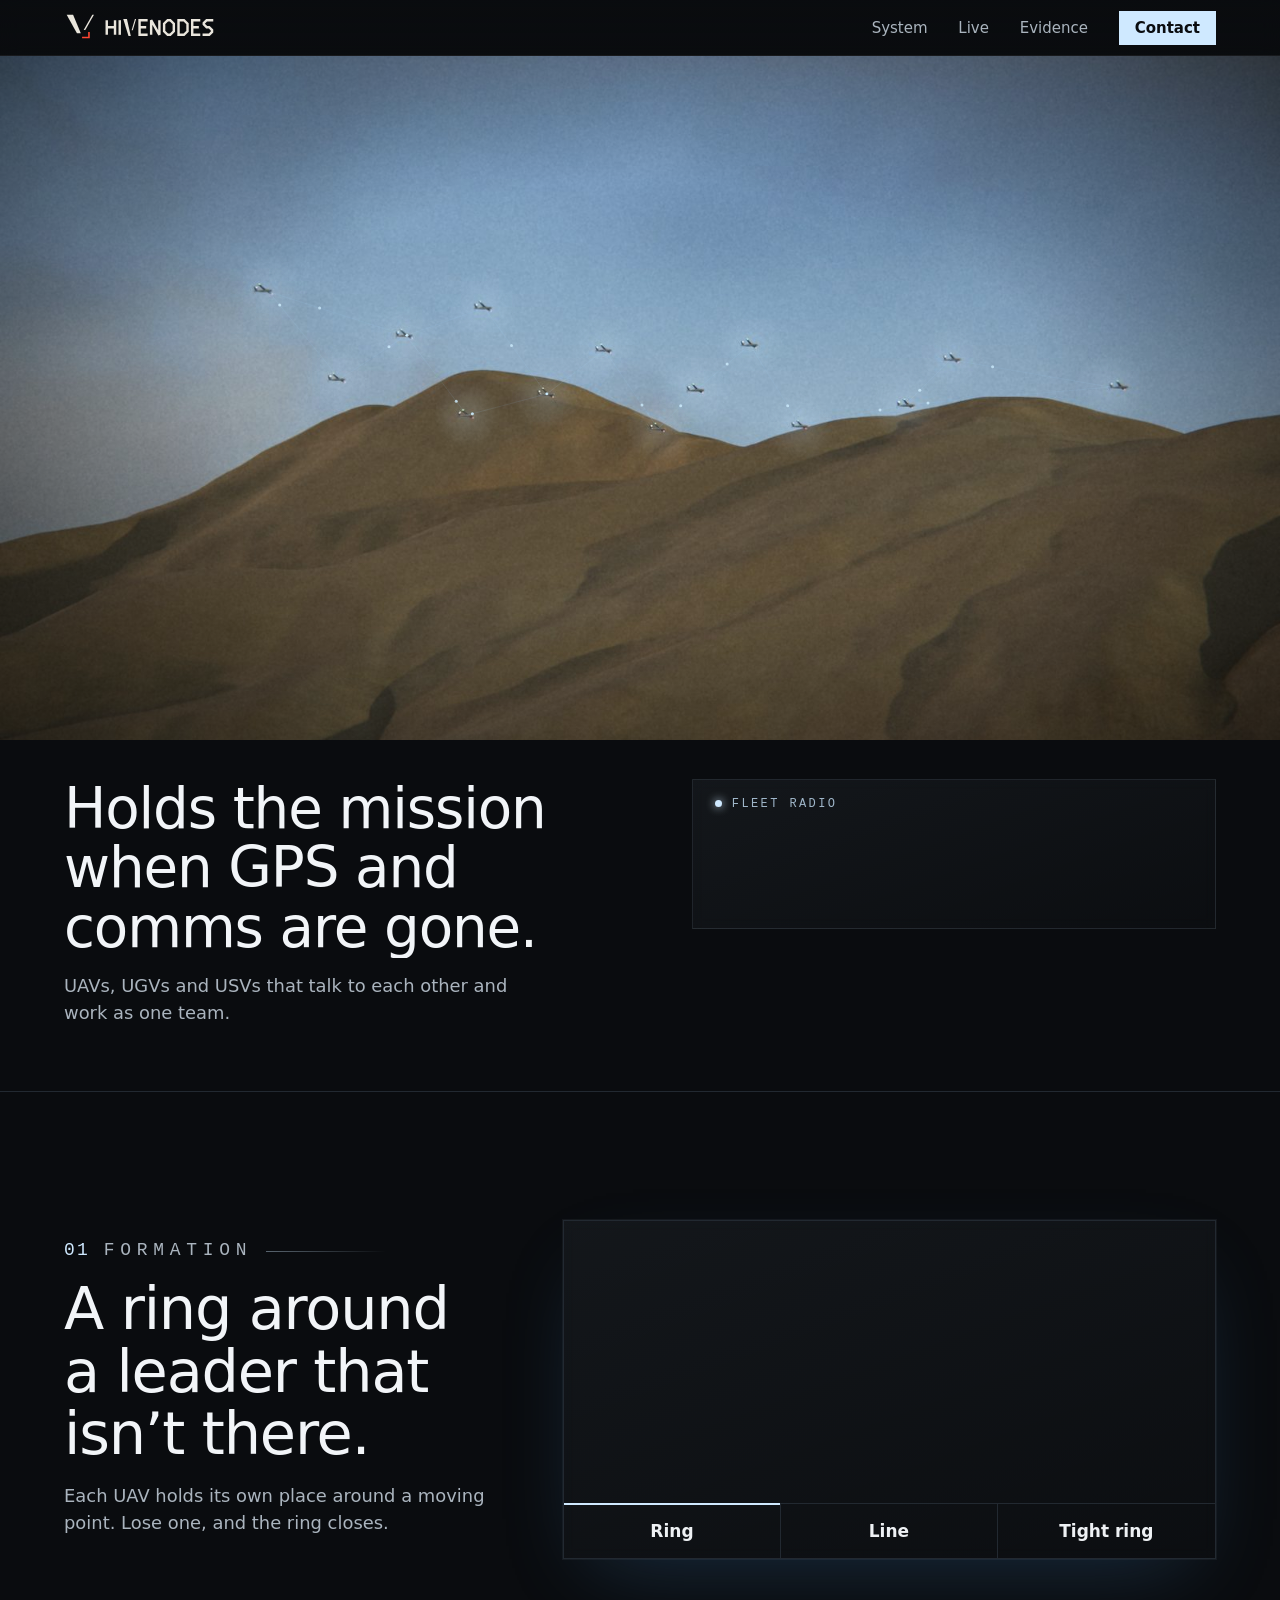
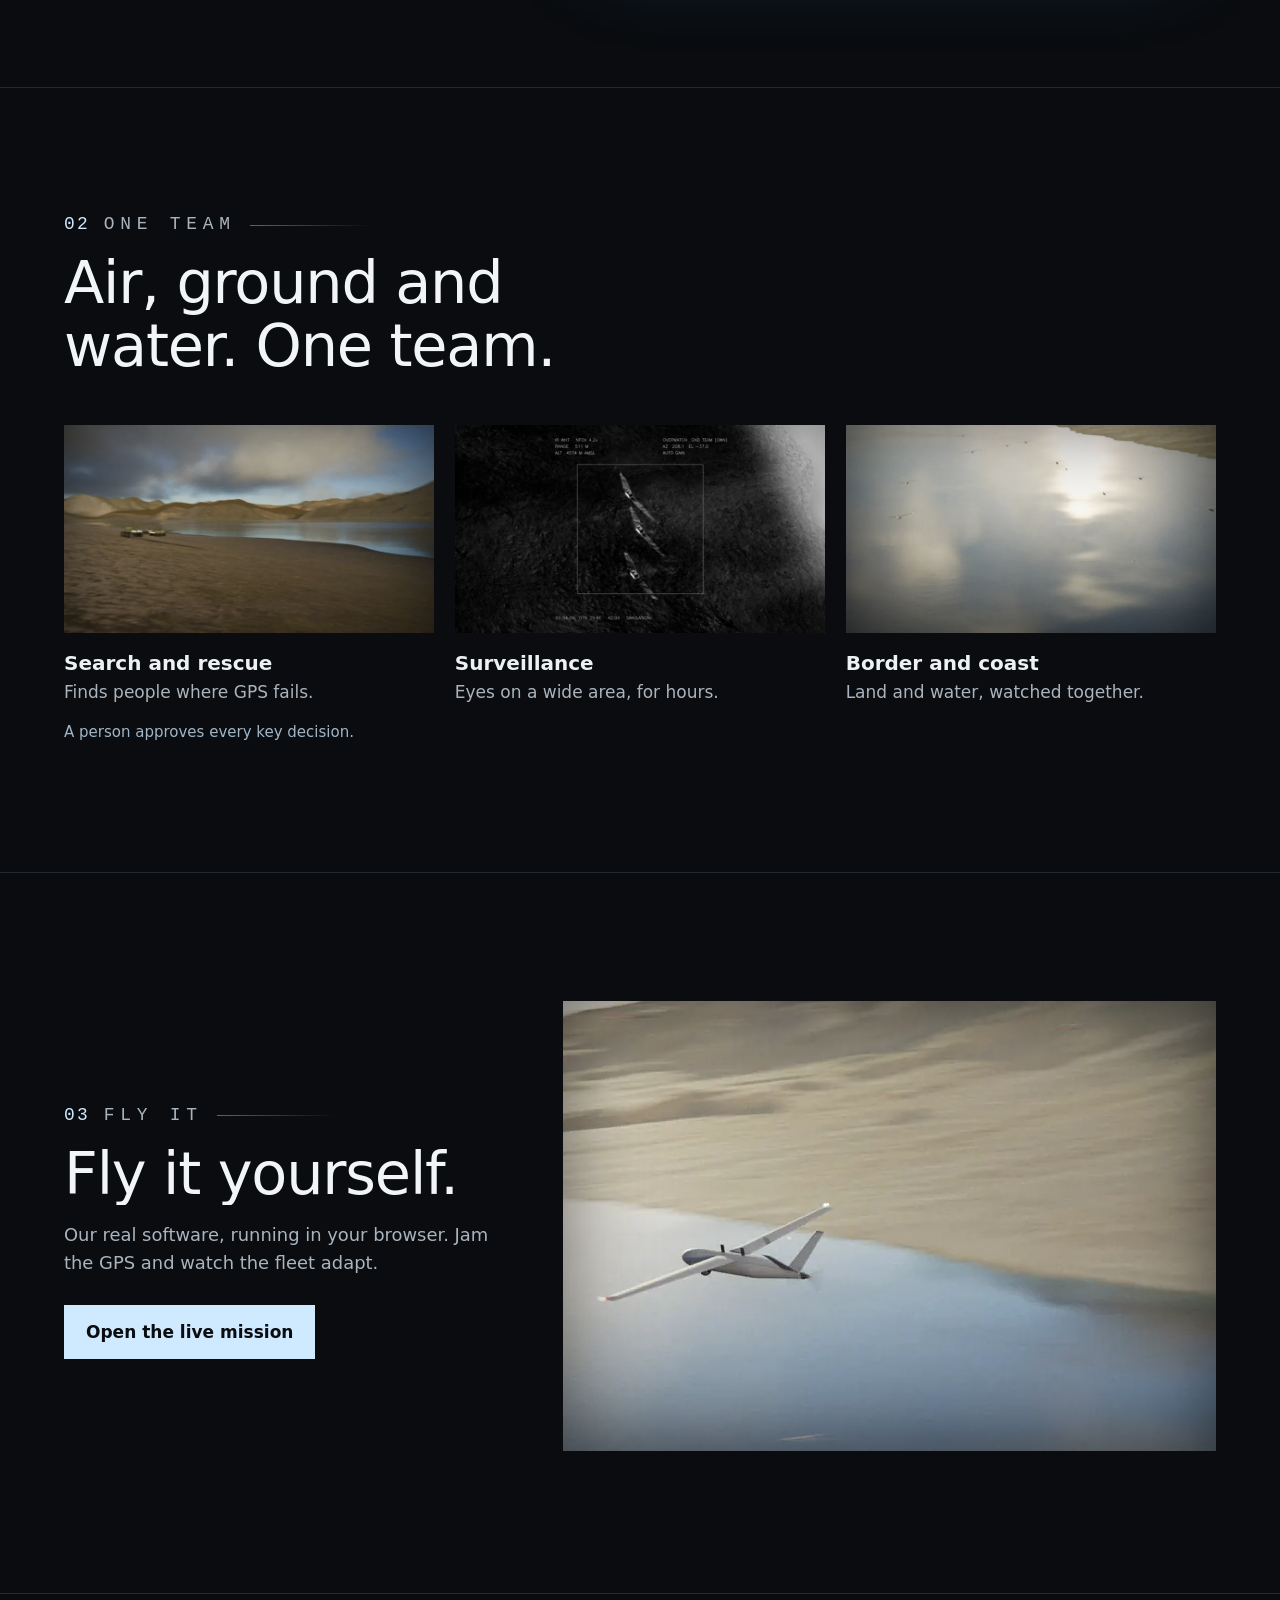
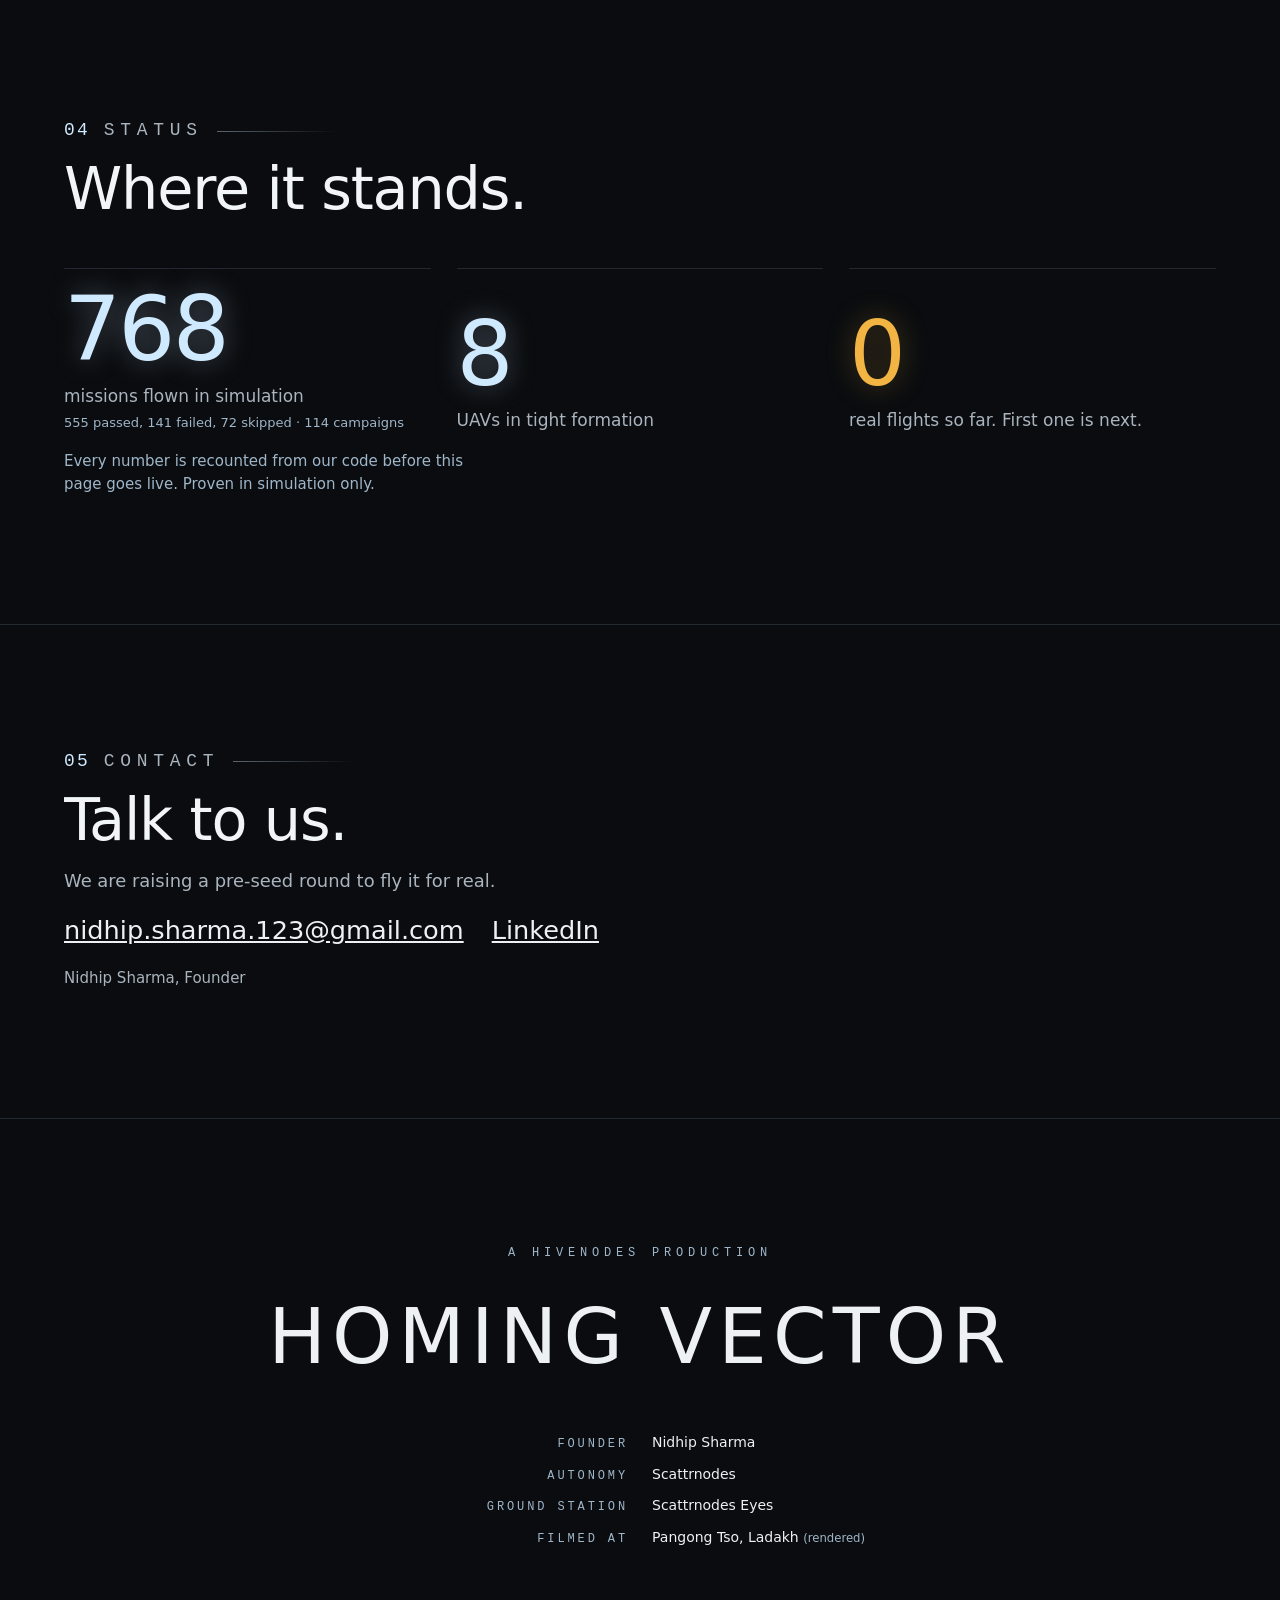
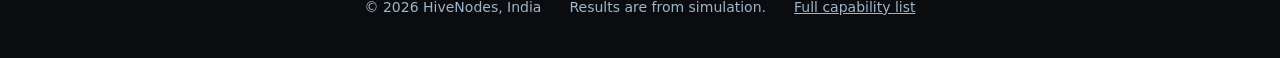
==== index.html @ 52941fc6 "Professional pass: no square markings anywhere (thin rings for speakers, red ring for the lost UAV)," ====
<!doctype html>
<html lang="en">
<head>
<meta charset="utf-8">
<meta name="viewport" content="width=device-width,initial-scale=1,viewport-fit=cover">
<!-- ZERO third-party requests: every byte is served from this origin. No CDN, no analytics, no cookies. -->
<meta http-equiv="Content-Security-Policy" content="default-src 'self'; script-src 'self' 'wasm-unsafe-eval'; style-src 'self'; img-src 'self' data:; media-src 'self'; font-src 'self'; connect-src 'self'; worker-src 'self'; object-src 'none'; base-uri 'none'; form-action 'none'; upgrade-insecure-requests">
<meta name="referrer" content="strict-origin-when-cross-origin">
<title>HiveNodes</title>
<meta name="description" content="HiveNodes builds Homing Vector: UAVs, UGVs and USVs that keep one mission when GPS and radio are jammed. Proven so far in simulation.">
<meta property="og:title" content="HiveNodes">
<meta property="og:description" content="Holds the mission when GPS and comms are gone. Homing Vector: one system of systems across air, ground and sea.">
<meta property="og:image" content="https://hivenodes.github.io/brand/og-image-1200x630.png">
<meta property="og:image:width" content="1200">
<meta property="og:image:height" content="630">
<meta property="og:image:alt" content="The HiveNodes mark above the line: Holds the mission when GPS and comms are gone.">
<meta property="og:url" content="https://hivenodes.github.io/">
<meta property="og:type" content="website">
<meta property="og:site_name" content="HiveNodes">
<meta property="og:locale" content="en_GB">
<meta name="twitter:card" content="summary_large_image">
<meta name="twitter:title" content="HiveNodes">
<meta name="twitter:description" content="Holds the mission when GPS and comms are gone. Homing Vector: one system of systems across air, ground and sea.">
<meta name="twitter:image" content="https://hivenodes.github.io/brand/og-image-1200x630.png">
<meta name="twitter:image:alt" content="The HiveNodes mark above the line: Holds the mission when GPS and comms are gone.">
<link rel="canonical" href="https://hivenodes.github.io/">
<meta name="theme-color" content="#0f1114">
<meta name="color-scheme" content="dark">
<link rel="icon" href="brand/favicon.svg" type="image/svg+xml">
<link rel="icon" href="brand/favicon-32.png" sizes="32x32" type="image/png">
<link rel="apple-touch-icon" sizes="180x180" href="brand/apple-touch-icon-180.png">
<link rel="preload" href="fonts/HostGrotesk-latin.woff2" as="font" type="font/woff2" crossorigin>
<link rel="preload" as="image" href="media/hero-poster.jpg">
<link rel="stylesheet" href="css/lean.css">
<script type="module" src="js/lean.js"></script>
</head>
<body>
<a class="skip" href="#main">Skip to content</a>
<header class="top" id="top">
  <a class="brand" href="#top" aria-label="HiveNodes, back to top"><img src="brand/logo-primary.svg" alt="" width="170" height="23"></a>
  <nav aria-label="Main"><ul>
    <li><a href="#system">System</a></li><li><a href="#live">Live</a></li><li><a href="#evidence">Evidence</a></li><li><a class="cta" href="#contact">Contact</a></li>
  </ul></nav>
</header>

<main id="main">
<section class="hero" aria-labelledby="h1">
  <figure class="film" id="film">
    <video id="filmv" muted loop playsinline preload="none" poster="media/hero-poster.jpg" aria-hidden="true" tabindex="-1">
      <source src="media/hero-film-av1.mp4" type='video/mp4; codecs="av01.0.08M.10"'>
      <source src="media/hero-film.webm" type="video/webm">
      <source src="media/hero-film.mp4" type="video/mp4">
    </video>
    <canvas id="film-cv" role="img" aria-label="Film of a simulated mission over Pangong Tso, Ladakh: UAVs, UGVs and USVs pass messages to each other along glowing links while GPS is jammed and one UAV is lost."></canvas>
  </figure>
  <div class="hero-bar">
    <div class="hl">
      <h1 id="h1">Holds the mission when GPS and comms are gone.</h1>
      <p>UAVs, UGVs and USVs that talk to each other and work as one team.</p>
    </div>
    <div class="radio" aria-label="What the fleet is saying">
      <p class="lab"><i></i>Fleet radio</p>
      <ol id="comms" aria-live="off"></ol>
    </div>
  </div>
</section>

<section class="sec" id="ring" aria-labelledby="rg">
  <div class="w split">
    <div>
      <p class="act rv"><span>01</span>Formation</p>
      <h2 class="rv" id="rg">A ring around a leader that isn’t there.</h2>
      <p>Each UAV holds its own place around a moving point. Lose one, and the ring closes.</p>
    </div>
    <div class="fx" id="fx">
      <canvas class="fx-cv" width="1200" height="520" role="img" aria-label="Animation, top view: five UAVs hold a ring around a ghost leader, a moving point no UAV owns. Move the pointer to steer it."></canvas>
      <div class="fx-pick" aria-label="Formation shape">
        <button type="button" data-shape="ring" aria-pressed="true"><b>Ring</b></button>
        <button type="button" data-shape="line" aria-pressed="false"><b>Line</b></button>
        <button type="button" data-shape="tight" aria-pressed="false"><b>Tight ring</b></button>
      </div>
    </div>
  </div>
</section>

<section class="sec" id="system" aria-labelledby="sy">
  <div class="w">
    <p class="act rv"><span>02</span>One team</p>
      <h2 class="rv" id="sy">Air, ground and water. One team.</h2>
    <ul class="uses rv">
      <li><div class="ph"><img src="media/cine/c0325_800.webp" srcset="media/cine/c0325_800.webp 800w, media/cine/c0325_1600.webp 1600w" sizes="(max-width:800px) 100vw, 33vw" alt="Three UGVs drive along a pale lake shore under a high-altitude sky." width="800" height="450" loading="lazy"></div><b>Search and rescue</b><span>Finds people where GPS fails.</span></li>
      <li><div class="ph"><img src="media/cine/c1009_800.webp" srcset="media/cine/c1009_800.webp 800w, media/cine/c1009_1600.webp 1600w" sizes="(max-width:800px) 100vw, 33vw" alt="Thermal view from a UAV: three UGVs seen from above on dark ground." width="800" height="450" loading="lazy"></div><b>Surveillance</b><span>Eyes on a wide area, for hours.</span></li>
      <li><div class="ph"><img src="media/cine/c0217_800.webp" srcset="media/cine/c0217_800.webp 800w, media/cine/c0217_1600.webp 1600w" sizes="(max-width:800px) 100vw, 33vw" alt="UAVs fly low in formation over a dark mountain lake." width="800" height="450" loading="lazy"></div><b>Border and coast</b><span>Land and water, watched together.</span></li>
    </ul>
    <p class="note">A person approves every key decision.</p>
  </div>
</section>

<section class="sec" id="live" aria-labelledby="lv">
  <div class="w live split">
    <div>
      <p class="act rv"><span>03</span>Fly it</p>
      <h2 class="rv" id="lv">Fly it yourself.</h2>
      <p>Our real software, running in your browser. Jam the GPS and watch the fleet adapt.</p>
      <a class="btn" href="simulation/">Open the live mission</a>
    </div>
    <a class="ph kb" href="simulation/" tabindex="-1" aria-hidden="true"><img src="media/cine/c0812_800.webp" srcset="media/cine/c0812_800.webp 800w, media/cine/c0812_1600.webp 1600w" sizes="(max-width:900px) 100vw, 55vw" alt="" width="800" height="450" loading="lazy"></a>
  </div>
</section>

<section class="sec" id="evidence" aria-labelledby="ev">
  <div class="w">
    <p class="act rv"><span>04</span>Status</p>
      <h2 class="rv" id="ev">Where it stands.</h2>
    <dl class="nums rv">
      <div><dt>missions flown in simulation <small>555 passed, 141 failed, 72 skipped · 114 campaigns</small></dt><dd data-figure="missions">768</dd></div>
      <div><dt>UAVs in tight formation</dt><dd data-figure="formation_fleet_max">8</dd></div>
      <div id="status"><dt>real flights so far. First one is next.</dt><dd class="zero" data-figure="real_flights">0</dd></div>
    </dl>
    <p class="note">Every number is recounted from our code before this page goes live. Proven in simulation only.</p>
  </div>
</section>

<section class="sec" id="contact" aria-labelledby="ct">
  <div class="w contact">
    <p class="act rv"><span>05</span>Contact</p>
      <h2 class="rv" id="ct">Talk to us.</h2>
    <p>We are raising a pre-seed round to fly it for real.</p>
    <p class="reach"><a class="mail" id="mail" href="#contact">nidhip.sharma.123 [at] gmail.com</a><a href="https://www.linkedin.com/in/nidhip-sharma/" rel="noopener">LinkedIn</a></p>
    <p class="who">Nidhip Sharma, Founder</p>
  </div>
</section>
</main>

<footer class="foot credits">
  <p class="pres">A HiveNodes production</p>
  <p class="title">Homing Vector</p>
  <dl><div><dt>Founder</dt><dd>Nidhip Sharma</dd></div><div><dt>Autonomy</dt><dd>Scattrnodes</dd></div><div><dt>Ground station</dt><dd>Scattrnodes Eyes</dd></div><div><dt>Filmed at</dt><dd>Pangong Tso, Ladakh <small>(rendered)</small></dd></div></dl>
  <p class="fine"><span>&copy; 2026 HiveNodes, India</span><span>Results are from simulation.</span><a href="capabilities/">Full capability list</a></p>
</footer>
</body>
</html>
---- css/lean.css ----
/* HiveNodes homepage, lean edition (2026-10-07). Few words, big pictures, easy scrolling.
 * Accent cyan-white #cfe9ff; amber #f2b544 = a person is asked to decide, or a warning; red #ff5a4a = a vehicle lost.
 * Words never sit on a picture: the film's dialogue is in the strip under it. */
@font-face{font-family:"Host Grotesk";src:url(../fonts/HostGrotesk-latin.woff2) format("woff2");font-weight:300 800;font-display:swap}
@font-face{font-family:"IBM Plex Mono";src:url(../fonts/IBMPlexMono-400-latin.woff2) format("woff2");font-weight:400;font-display:swap}
@font-face{font-family:"IBM Plex Mono";src:url(../fonts/IBMPlexMono-500-latin.woff2) format("woff2");font-weight:500;font-display:swap}
:root{--bg:#0a0c0f;--bg2:#12161b;--fg:#eef1f4;--g1:#aab4be;--tan:#9fb6c9;--line:#222931;--acc:#cfe9ff;--amber:#f2b544;--red:#ff5a4a;
  --sans:"Host Grotesk",ui-sans-serif,system-ui,-apple-system,"Segoe UI",Roboto,Arial,sans-serif;--mono:"IBM Plex Mono",ui-monospace,Menlo,Consolas,monospace;
  --gut:clamp(16px,5vw,72px)}
*{box-sizing:border-box;margin:0;padding:0}
html{background:var(--bg);scroll-behavior:smooth;-webkit-text-size-adjust:100%;text-size-adjust:100%}
@media (prefers-reduced-motion:reduce){html{scroll-behavior:auto}}
body{background:var(--bg);color:var(--fg);font:400 17px/1.55 var(--sans);overflow-x:clip;-webkit-font-smoothing:antialiased}
a{color:inherit}button{font:inherit;color:inherit;cursor:pointer}img,canvas,video{display:block;max-width:100%}
:focus-visible{outline:2px solid var(--acc);outline-offset:3px}
.skip{position:absolute;left:-9999px;top:0}.skip:focus{left:0;z-index:100;padding:12px var(--gut);background:var(--fg);color:var(--bg)}
.w{max-width:1320px;margin:0 auto;padding:0 var(--gut)}
h1,h2{font-weight:400;letter-spacing:-.02em;line-height:1.06}
h2{font-size:clamp(32px,4.6vw,64px);max-width:16ch}
.sec{padding:clamp(72px,10vw,140px) 0;border-top:1px solid var(--line)}
.sec p{color:var(--g1);font-size:clamp(17px,1.4vw,21px);max-width:44ch;margin-top:16px}
.lab{font:500 12px/1 var(--mono);letter-spacing:.2em;text-transform:uppercase;color:var(--tan)}

/* header */
.top{position:relative;z-index:20;display:flex;align-items:center;justify-content:space-between;gap:16px;padding:14px var(--gut);
  background:linear-gradient(rgba(10,12,15,.92),rgba(10,12,15,.72));backdrop-filter:blur(10px);-webkit-backdrop-filter:blur(10px);border-bottom:1px solid rgba(255,255,255,.06)}
.brand img{width:150px;height:auto}
.top ul{display:flex;gap:clamp(12px,2.4vw,32px);list-style:none;align-items:center}
.top a{text-decoration:none;font-size:15px;color:var(--g1)}.top a:hover{color:var(--fg)}
.top .cta{color:var(--bg);background:var(--acc);padding:8px 16px;font-weight:600}
@media (max-width:640px){.top li:not(:last-child){display:none}.brand img{width:124px}}

/* hero: the film and its radio */
.hero{padding-top:0}
.film{position:relative;height:min(76svh,56.25vw + 80px);min-height:340px;background:#000 url(../media/hero-poster.jpg) center/cover;overflow:hidden}
.film video{position:absolute;inset:0;width:100%;height:100%;object-fit:cover}
.film canvas{position:absolute;inset:0;width:100%;height:100%;background:radial-gradient(ellipse at center,transparent 45%,rgba(0,0,0,.45) 100%)}
.hero-bar{display:grid;grid-template-columns:1.1fr 1fr;gap:clamp(24px,4vw,64px);align-items:start;padding:clamp(24px,3vw,40px) var(--gut) clamp(40px,5vw,64px);max-width:1440px;margin:0 auto}
h1{font-size:clamp(34px,4.4vw,64px);max-width:18ch}
.hl p{color:var(--g1);font-size:clamp(17px,1.4vw,20px);margin-top:14px;max-width:40ch}
.radio{border-left:1px solid var(--line);padding-left:clamp(16px,2vw,28px);min-height:150px}
.radio .lab{display:flex;align-items:center;gap:10px}
.radio .lab i{width:7px;height:7px;border-radius:50%;background:var(--acc);box-shadow:0 0 10px var(--acc);animation:blink 1.6s infinite}
@keyframes blink{50%{opacity:.25}}
#comms{list-style:none;margin-top:14px;display:grid;gap:10px;font:400 15px/1.4 var(--mono)}
#comms li{display:grid;gap:2px;opacity:.5;transition:opacity .4s}
#comms li:last-child{opacity:1}
#comms b{font-weight:500;font-size:12px;letter-spacing:.12em;color:var(--acc)}
#comms li.amber b,#comms li.amber span{color:var(--amber)}#comms li.red b{color:var(--red)}
@media (max-width:860px){.hero-bar{grid-template-columns:1fr}.radio{border-left:0;border-top:1px solid var(--line);padding:16px 0 0}.film{height:62svh}}
@media (prefers-reduced-motion:reduce){.radio .lab i{animation:none}}

/* ring */
.split{display:grid;grid-template-columns:.8fr 1.2fr;gap:clamp(24px,5vw,72px);align-items:center}
@media (max-width:900px){.split{grid-template-columns:1fr}}
.fx{border:1px solid var(--line);background:radial-gradient(ellipse at 50% 45%,#141920 0%,#0a0c0f 70%)}
.fx-cv{width:100%;height:auto;aspect-ratio:1200/520}
.fx-pick{display:grid;grid-template-columns:repeat(3,1fr);border-top:1px solid var(--line)}
.fx-pick button{background:transparent;border:0;border-right:1px solid var(--line);padding:14px;position:relative}
.fx-pick button:last-child{border-right:0}.fx-pick b{font-weight:600}
.fx-pick button::before{content:"";position:absolute;left:0;right:0;top:-1px;height:2px;background:var(--acc);transform:scaleX(0);transition:transform .5s}
.fx-pick button[aria-pressed="true"]::before{transform:scaleX(1)}

/* uses */
.uses{list-style:none;display:grid;grid-template-columns:repeat(3,1fr);gap:clamp(12px,1.6vw,24px);margin-top:clamp(28px,4vw,48px)}
.uses img{width:100%;height:auto;aspect-ratio:16/9;object-fit:cover;margin-bottom:14px}
.uses b{display:block;font-size:20px;font-weight:600}.uses span{color:var(--g1)}
@media (max-width:800px){.uses{grid-template-columns:1fr}}
.note{font-size:15px!important;color:var(--tan)!important}

/* live */
.live .btn{display:inline-block;margin-top:28px;background:var(--acc);color:var(--bg);text-decoration:none;font-weight:600;padding:14px 22px}
.live .btn:hover{background:#fff}

/* evidence */
.nums{display:grid;grid-template-columns:repeat(3,1fr);gap:clamp(12px,2vw,32px);margin:clamp(28px,4vw,48px) 0 8px}
.nums div{display:flex;flex-direction:column-reverse;border-top:1px solid var(--line);padding-top:16px}
.nums dd{font-size:clamp(48px,7vw,96px);line-height:1;letter-spacing:-.03em;color:var(--acc)}
.nums dd.zero{color:var(--amber)}
.nums dt{color:var(--g1);margin-top:8px}
@media (max-width:700px){.nums{grid-template-columns:1fr}}

/* contact */
.reach{display:flex;flex-wrap:wrap;gap:12px 28px;font-size:clamp(18px,2vw,26px)!important;color:var(--fg)!important}
.mail{overflow-wrap:anywhere}
.who{font-size:15px!important}
.foot{display:flex;flex-wrap:wrap;gap:8px 28px;padding:28px var(--gut);border-top:1px solid var(--line);font-size:14px;color:var(--tan)}
.vh{position:absolute;width:1px;height:1px;overflow:hidden;clip:rect(0 0 0 0);white-space:nowrap}
.nums dt small{display:block;font-size:13px;color:var(--tan);margin-top:4px}

/* ---- cinematic layer (2026-10-07) ---- */
/* opening: the film opens from black like a title card, letterbox bars pulling away */
.film::before,.film::after{content:"";position:absolute;left:0;right:0;height:50%;background:#000;z-index:2;pointer-events:none;animation:lb 1.9s cubic-bezier(.7,0,.2,1) .25s both}
.film::before{top:0}.film::after{bottom:0}
@keyframes lb{0%{height:12%}100%{height:0}}
.hl h1{animation:rise 1.2s cubic-bezier(.16,.84,.24,1) .9s both}
.hl p{animation:rise 1.2s cubic-bezier(.16,.84,.24,1) 1.1s both}
.radio{animation:rise 1.2s cubic-bezier(.16,.84,.24,1) 1.3s both}
@keyframes rise{from{opacity:0;transform:translateY(18px);filter:blur(6px)}}
/* scroll reveals, driven by the scroll position itself (no script); browsers without it show everything at once */
@supports (animation-timeline:view()){
  .rv{animation:rv linear both;animation-timeline:view();animation-range:entry 0% entry 70%}
  @keyframes rv{from{opacity:0;transform:translateY(28px);filter:blur(6px)}}
}
/* pictures: slow push on hover, a light sweep like glass catching the sun */
.ph{display:block;position:relative;overflow:hidden;margin-bottom:14px;background:#000}
.ph img{margin:0;transition:transform 1.4s cubic-bezier(.16,.84,.24,1),filter 1.4s}
.ph::after{content:"";position:absolute;inset:0;background:linear-gradient(105deg,transparent 35%,rgba(207,233,255,.16) 50%,transparent 65%);transform:translateX(-120%);transition:transform 1.1s cubic-bezier(.16,.84,.24,1)}
.uses li:hover .ph img,.ph:hover img{transform:scale(1.06);filter:saturate(1.1) contrast(1.05)}
.uses li:hover .ph::after,.ph:hover::after{transform:translateX(120%)}
.ph::before{content:"";position:absolute;inset:0;z-index:1;pointer-events:none;box-shadow:inset 0 0 80px rgba(0,0,0,.55)}
/* Ken Burns on the live picture */
.kb img{width:100%;aspect-ratio:16/9;object-fit:cover;animation:kb 18s ease-in-out infinite alternate}
@keyframes kb{to{transform:scale(1.12) translate(-2%,-1%)}}
.live.split{grid-template-columns:.8fr 1.2fr}
/* numbers glow like instrument readouts */
.nums dd{text-shadow:0 0 28px rgba(207,233,255,.35)}
.nums dd.zero{text-shadow:0 0 28px rgba(242,181,68,.35)}
/* section headings: a thin light line draws in above each */
.sec h2{position:relative;padding-top:22px}
.sec h2::before{content:"";position:absolute;top:0;left:0;width:56px;height:1px;background:linear-gradient(90deg,var(--acc),transparent)}
.fx{box-shadow:0 0 0 1px rgba(207,233,255,.05),0 30px 80px -30px rgba(80,160,230,.25)}
@media (prefers-reduced-motion:reduce){.film::before,.film::after{display:none}.hl h1,.hl p,.radio,.rv,.kb img{animation:none}.ph img,.ph::after{transition:none}}

/* ---- title sequence ---- */
#intro{position:fixed;inset:0;z-index:100;background:#000;display:grid;place-items:center;transition:opacity .8s ease,filter .8s ease;cursor:pointer}
#intro .iv{position:absolute;inset:0;overflow:hidden}
#intro .iv canvas{width:100%;height:100%;filter:saturate(.6) contrast(1.15) brightness(.9)}
#intro .iv::after{content:"";position:absolute;inset:0;background:radial-gradient(ellipse at center,rgba(40,110,170,.35),rgba(0,0,0,.85) 75%);mix-blend-mode:multiply}
#intro .im{position:relative;opacity:0;transform:scale(1.4);filter:blur(12px);transition:all 1.1s cubic-bezier(.16,.84,.24,1)}
#intro .im img{width:min(70vw,720px);height:auto;filter:drop-shadow(0 0 30px rgba(207,233,255,.55))}
#intro.mark .iv{animation:flash .9s ease forwards}
#intro.mark .im{opacity:1;transform:scale(1);filter:blur(0)}
@keyframes flash{0%{filter:brightness(3)}100%{filter:brightness(.15)}}
#intro.out{opacity:0;filter:blur(8px);pointer-events:none}
html.intro-on{overflow:hidden}
/* ---- holographic panels ---- */
.ph,.fx{transition:transform .5s cubic-bezier(.16,.84,.24,1);transform-style:preserve-3d;will-change:transform}
.ph{--gx:50%;--gy:50%}
.ph:hover::before{background:radial-gradient(circle at var(--gx) var(--gy),rgba(207,233,255,.14),transparent 45%)}

/* ---- alien layer ---- */
#field{position:fixed;inset:0;width:100vw;height:100vh;z-index:-1;pointer-events:none}
html.field-on body{background:transparent}
html.field-on .sec{border-top-color:rgba(160,215,255,.08)}
/* headings carry a slow thin-film shimmer, like light on something that is not metal */
h1,h2{background:linear-gradient(100deg,#f2f5f8 0%,#f2f5f8 38%,#bfe6ff 46%,#ffffff 52%,#f2f5f8 60%,#f2f5f8 100%);background-size:300% 100%;
  -webkit-background-clip:text;background-clip:text;color:transparent;animation:sheen 9s ease-in-out infinite}
@keyframes sheen{0%,100%{background-position:100% 0}50%{background-position:0 0}}
@media (prefers-reduced-motion:reduce){h1,h2{animation:none}}
/* glass panels with an inner light, for the radio and the formation table */
.radio,.fx{background:linear-gradient(160deg,rgba(207,233,255,.05),rgba(207,233,255,.01));backdrop-filter:blur(6px);-webkit-backdrop-filter:blur(6px)}
.radio{border:1px solid rgba(207,233,255,.1);padding:18px 22px}
@media (max-width:860px){.radio{border-left:1px solid rgba(207,233,255,.1);padding:16px}}

/* ---- the film in acts ---- */
.act{display:flex;align-items:center;gap:14px;font:500 12px/1 var(--mono);letter-spacing:.32em;text-transform:uppercase;color:var(--tan);margin:0 0 18px!important;max-width:none!important}
.act span{color:var(--acc);letter-spacing:.12em}
.act::after{content:"";flex:0 1 120px;height:1px;background:linear-gradient(90deg,rgba(207,233,255,.4),transparent)}
.sec h2{padding-top:0}.sec h2::before{display:none}
/* end credits */
.credits{flex-direction:column;align-items:center;text-align:center;gap:18px;padding:clamp(80px,10vw,140px) var(--gut) 40px}
.credits .pres{font:500 12px/1 var(--mono);letter-spacing:.4em;text-transform:uppercase;color:var(--tan)}
.credits .title{font-size:clamp(40px,6vw,88px);letter-spacing:.08em;text-transform:uppercase;font-weight:300;color:var(--fg)}
.credits dl{display:grid;gap:10px;margin:18px 0 30px}
.credits dl div{display:grid;grid-template-columns:1fr 1fr;gap:24px;align-items:baseline}
.credits dt{text-align:right;font:500 12px/1.4 var(--mono);letter-spacing:.24em;text-transform:uppercase;color:var(--tan)}
.credits dd{text-align:left;color:var(--fg)}
.credits dd small{color:var(--tan)}
.credits .fine{display:flex;flex-wrap:wrap;justify-content:center;gap:8px 28px;font-size:14px}
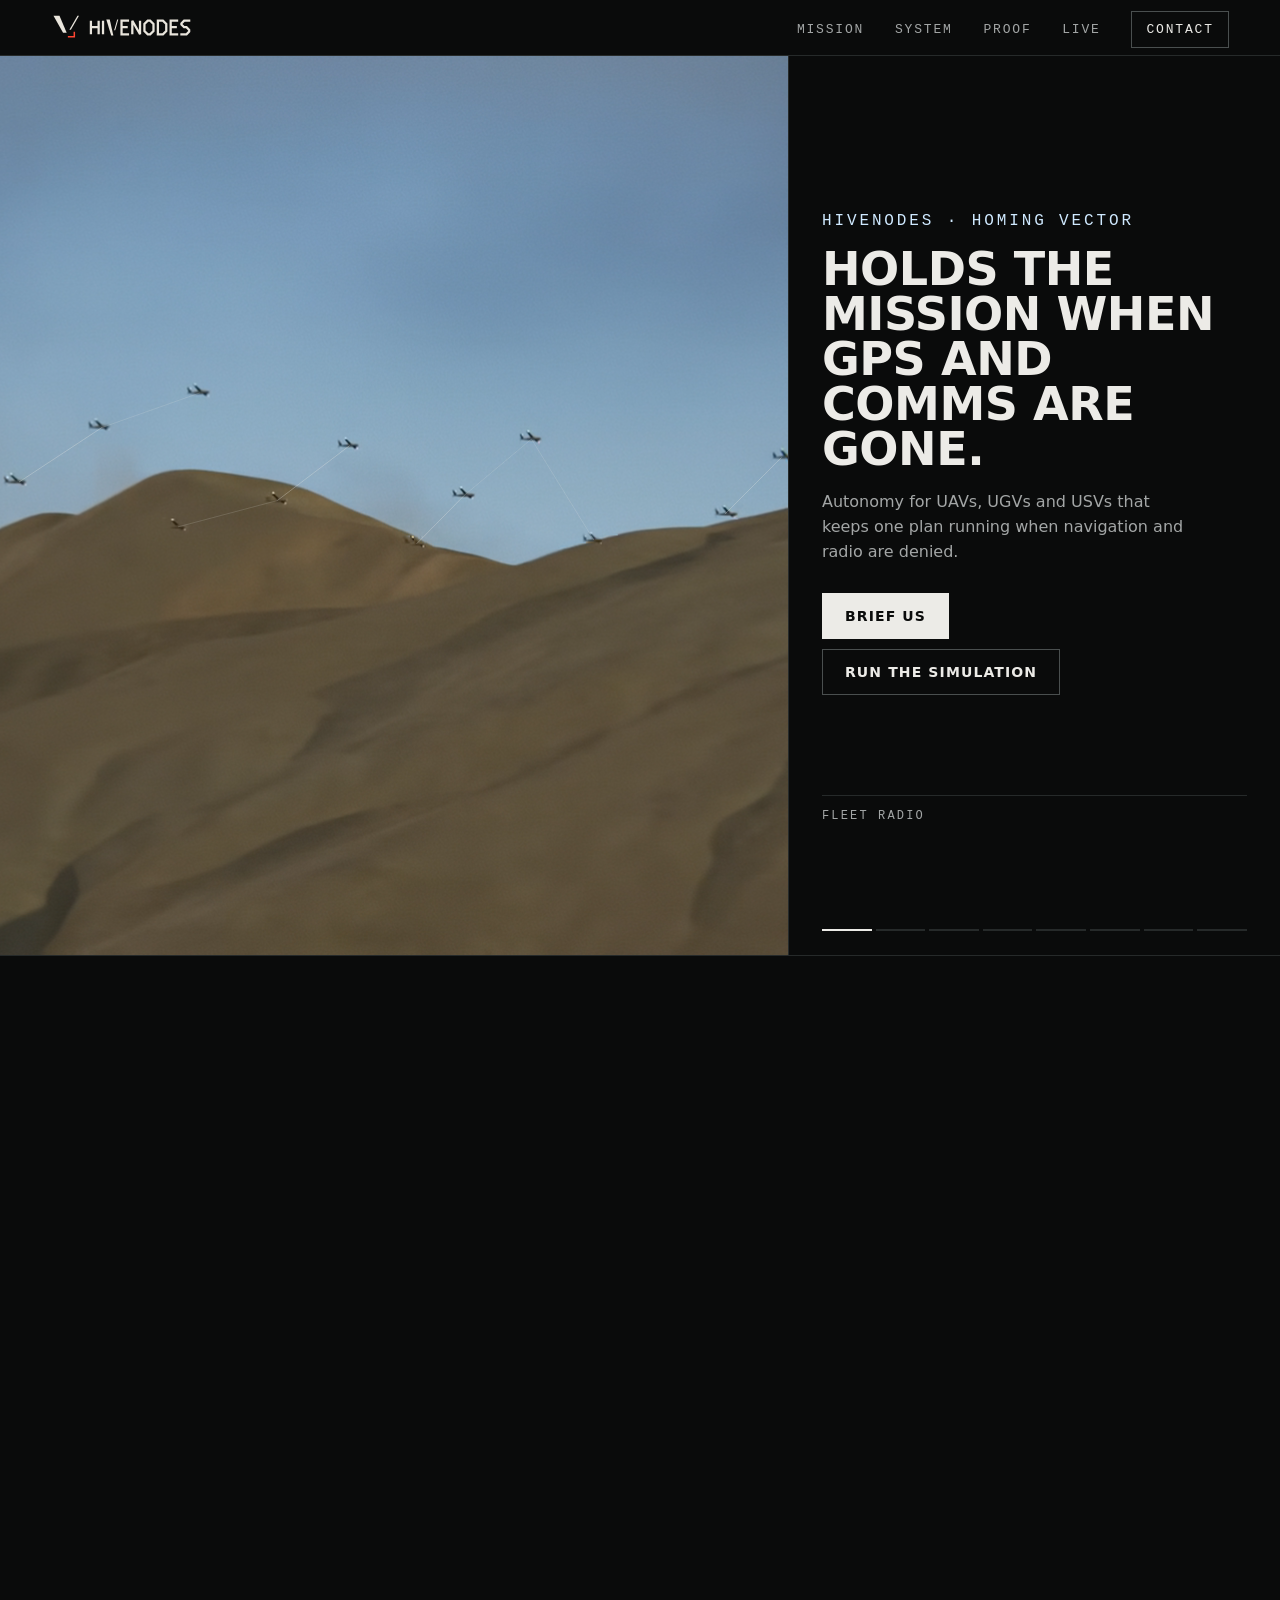
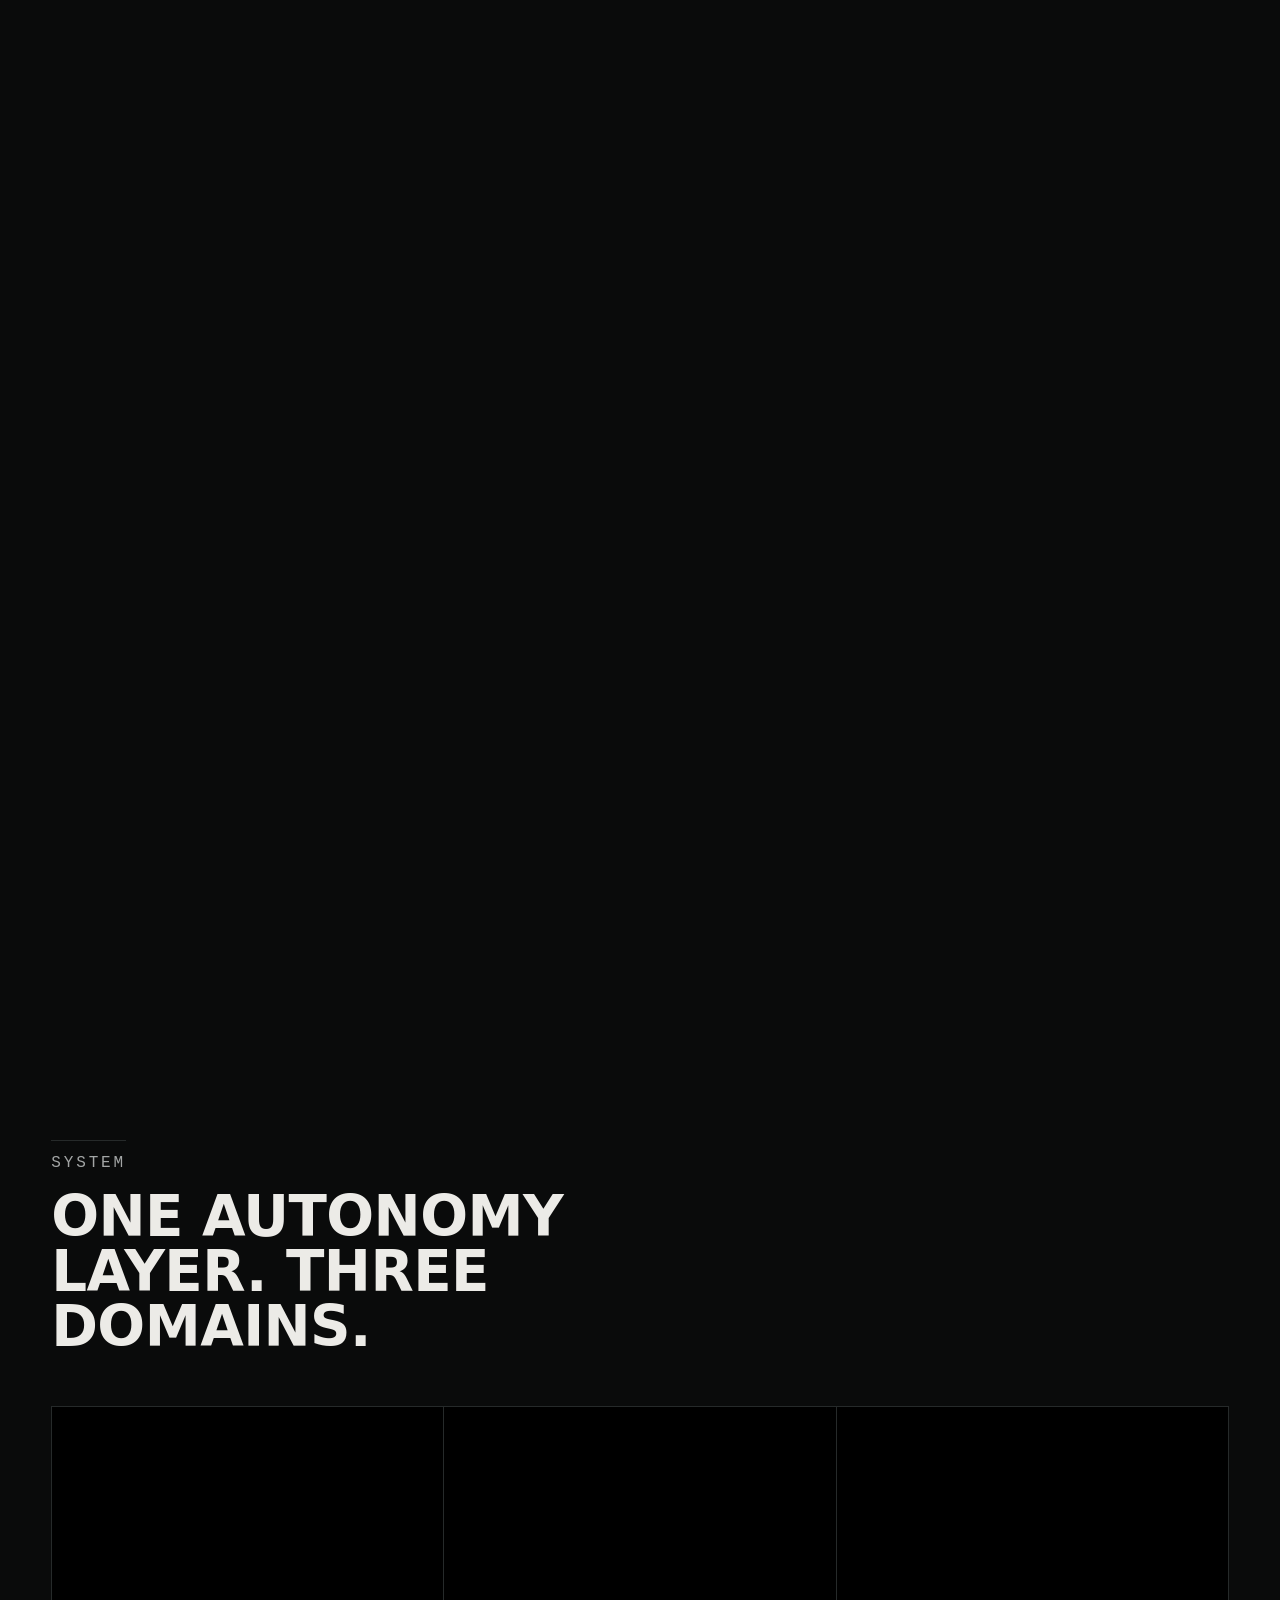
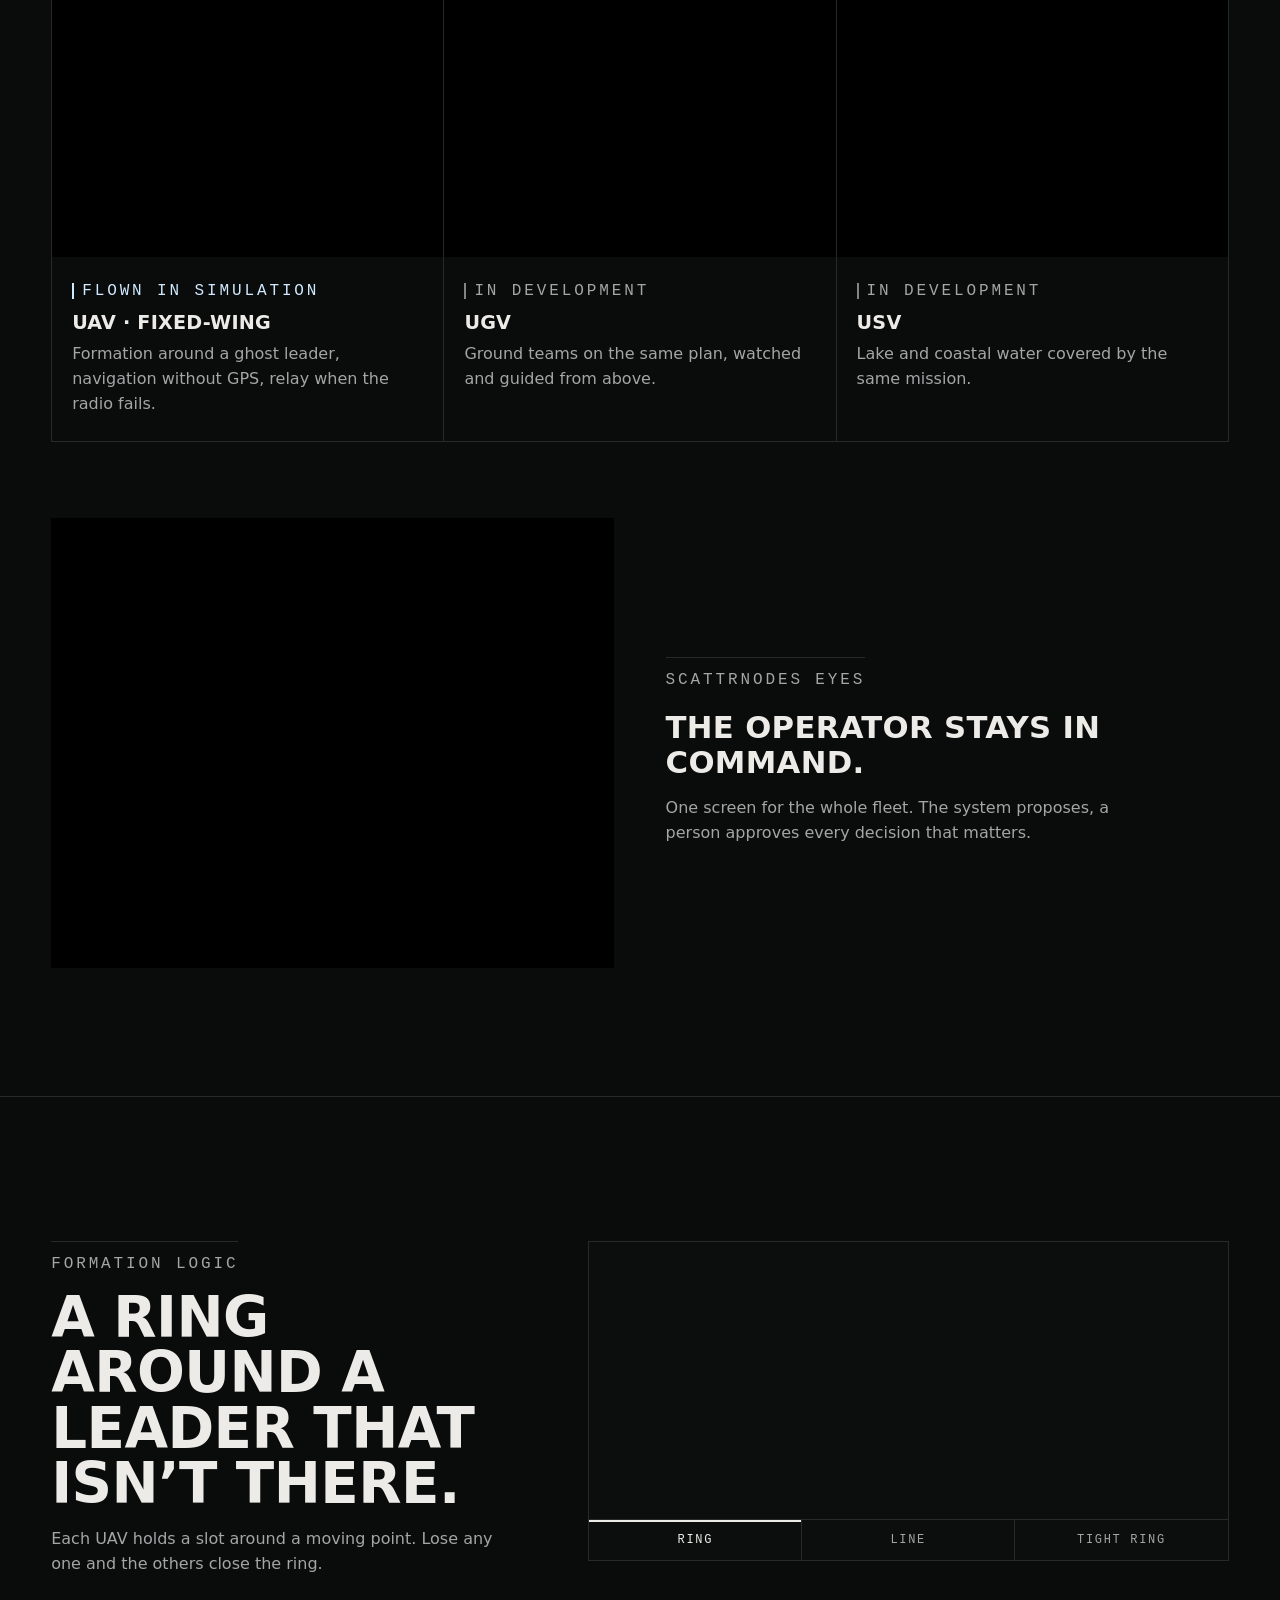
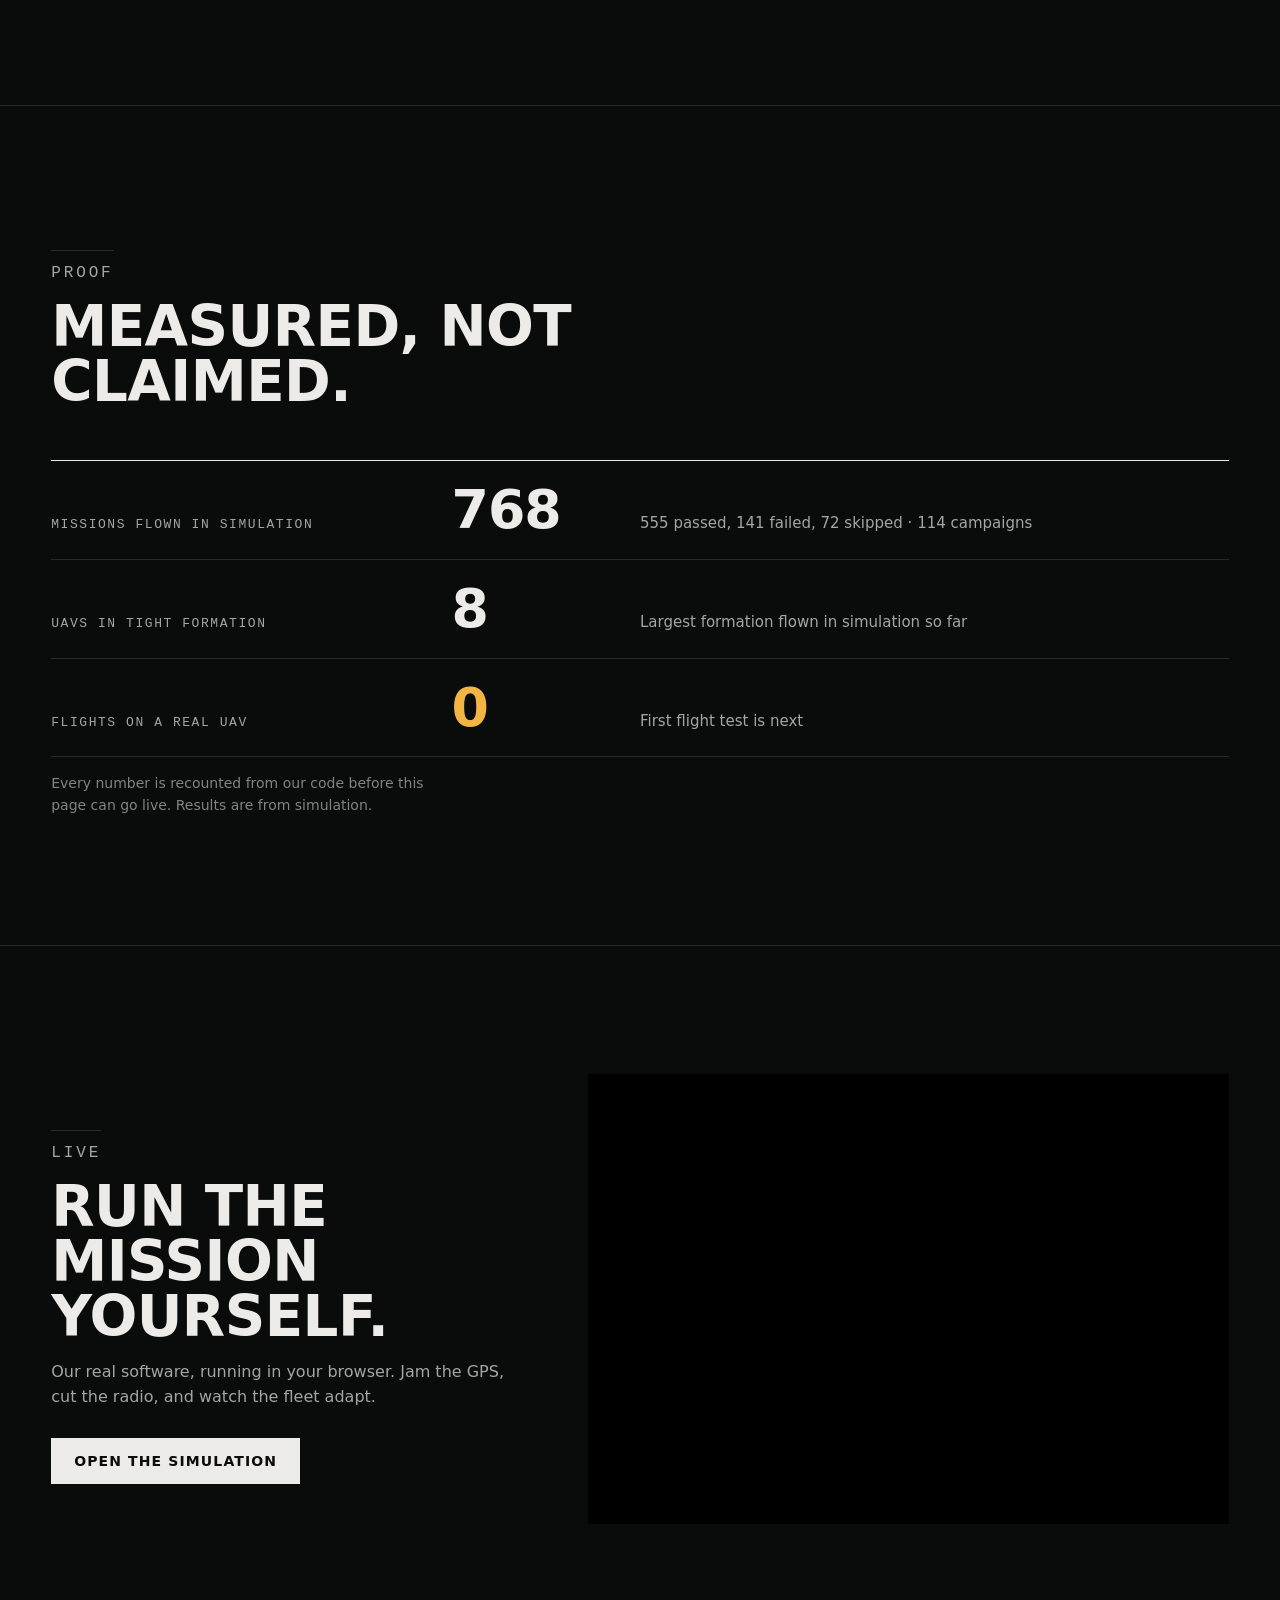
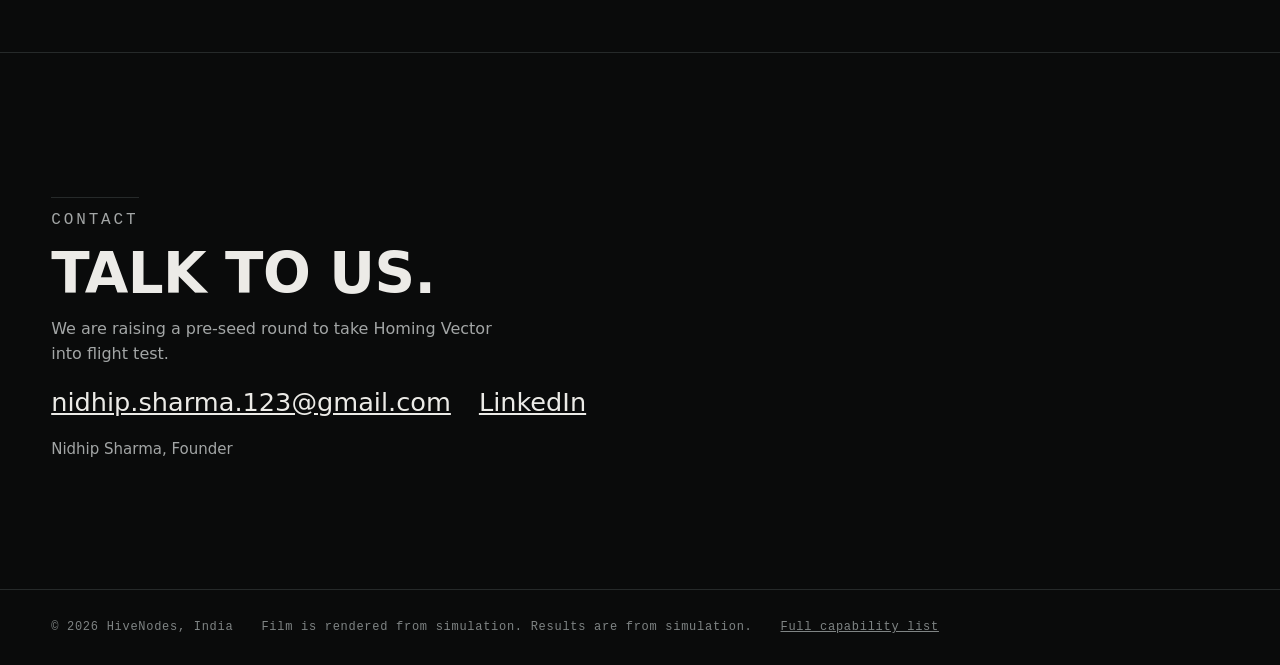
==== commit 6ebdfc4c: "Defence redesign: the mission briefing (film pinned beside a chapter panel, scroll steps through eig" ====
--- a/index.html
+++ b/index.html
@@ -37,30 +37,62 @@
 <body>
 <a class="skip" href="#main">Skip to content</a>
 <header class="top" id="top">
-  <a class="brand" href="#top" aria-label="HiveNodes, back to top"><img src="brand/logo-primary.svg" alt="" width="170" height="23"></a>
+  <a class="brand" href="#top" aria-label="HiveNodes, back to top"><img src="brand/logo-primary.svg" alt="" width="150" height="20"></a>
   <nav aria-label="Main"><ul>
-    <li><a href="#system">System</a></li><li><a href="#live">Live</a></li><li><a href="#evidence">Evidence</a></li><li><a class="cta" href="#contact">Contact</a></li>
+    <li><a href="#mission">Mission</a></li><li><a href="#system">System</a></li><li><a href="#evidence">Proof</a></li><li><a href="#live">Live</a></li><li><a class="cta" href="#contact">Contact</a></li>
   </ul></nav>
 </header>
 
 <main id="main">
-<section class="hero" aria-labelledby="h1">
-  <figure class="film" id="film">
-    <video id="filmv" muted loop playsinline preload="none" poster="media/hero-poster.jpg" aria-hidden="true" tabindex="-1">
-      <source src="media/hero-film-av1.mp4" type='video/mp4; codecs="av01.0.08M.10"'>
-      <source src="media/hero-film.webm" type="video/webm">
-      <source src="media/hero-film.mp4" type="video/mp4">
-    </video>
-    <canvas id="film-cv" role="img" aria-label="Film of a simulated mission over Pangong Tso, Ladakh: UAVs, UGVs and USVs pass messages to each other along glowing links while GPS is jammed and one UAV is lost."></canvas>
-  </figure>
-  <div class="hero-bar">
-    <div class="hl">
-      <h1 id="h1">Holds the mission when GPS and comms are gone.</h1>
-      <p>UAVs, UGVs and USVs that talk to each other and work as one team.</p>
-    </div>
-    <div class="radio" aria-label="What the fleet is saying">
-      <p class="lab"><i></i>Fleet radio</p>
-      <ol id="comms" aria-live="off"></ol>
+<!-- The mission briefing: the film is pinned on the left; scrolling steps the briefing on the right through the
+     mission, and the film plays the footage for that step. Words stay beside the picture, never on it. -->
+<section class="brief" id="mission" aria-labelledby="h1">
+  <div class="pin">
+    <figure class="film" id="film">
+      <video id="filmv" muted playsinline preload="none" poster="media/hero-poster.jpg" aria-hidden="true" tabindex="-1">
+        <source src="media/hero-film-av1.mp4" type='video/mp4; codecs="av01.0.08M.10"'>
+        <source src="media/hero-film.webm" type="video/webm">
+        <source src="media/hero-film.mp4" type="video/mp4">
+      </video>
+      <canvas id="film-cv" role="img" aria-label="Rendered film of a simulated mission over Pangong Tso, Ladakh: UAVs, UGVs and USVs pass messages along thin network links."></canvas>
+    </figure>
+    <aside class="panel">
+      <div class="chs">
+        <article class="ch on" data-t0="0" data-t1="6">
+          <p class="tc">HiveNodes · Homing Vector</p>
+          <h1 id="h1">Holds the mission when GPS and comms are gone.</h1>
+          <p>Autonomy for UAVs, UGVs and USVs that keeps one plan running when navigation and radio are denied.</p>
+          <p class="go"><a class="btn" href="#contact">Brief us</a><a class="btn ghost" href="simulation/">Run the simulation</a></p>
+        </article>
+        <article class="ch" data-t0="6" data-t1="17"><p class="tc">T+00:06 · 02</p><h2>One network. Air, land, water.</h2><p>Every vehicle carries the same plan and shares one picture with its neighbours.</p></article>
+        <article class="ch" data-t0="17" data-t1="23"><p class="tc">T+00:17 · 03</p><h2>GPS denied.</h2><p>Jammed. Each UAV keeps navigating on terrain and on its neighbours, and the formation holds.</p></article>
+        <article class="ch" data-t0="23" data-t1="28.5"><p class="tc">T+00:23 · 04</p><h2>Comms degraded.</h2><p>Four UAVs climb into a relay ring so the plan keeps reaching every vehicle.</p></article>
+        <article class="ch" data-t0="28.5" data-t1="34"><p class="tc">T+00:28 · 05</p><h2>Asset lost. Mission holds.</h2><p>A lead UAV goes silent. Its followers take the open slots and its search lane is reassigned.</p></article>
+        <article class="ch" data-t0="34" data-t1="40"><p class="tc">T+00:34 · 06</p><h2>Split and search.</h2><p>The fleet divides into search lines over land and water.</p></article>
+        <article class="ch" data-t0="40" data-t1="46"><p class="tc">T+00:40 · 07</p><h2>Eyes on the ground team.</h2><p>A UAV keeps its sensor on the UGVs and clears their route.</p></article>
+        <article class="ch" data-t0="46" data-t1="54"><p class="tc">T+00:46 · 08</p><h2>A human decides.</h2><p>The system recommends. The operator approves in Scattrnodes Eyes before the ground team moves.</p></article>
+      </div>
+      <div class="radio" aria-label="Fleet radio"><p class="lab">Fleet radio</p><ol id="comms" aria-live="off"></ol></div>
+      <ol class="steps" aria-hidden="true"><li></li><li></li><li></li><li></li><li></li><li></li><li></li><li></li></ol>
+    </aside>
+  </div>
+</section>
+
+<section class="sec" id="system" aria-labelledby="sy">
+  <div class="w">
+    <p class="kick">System</p>
+    <h2 id="sy">One autonomy layer. Three domains.</h2>
+    <ul class="cards">
+      <li><div class="ph"><img src="media/cine/c0812_800.webp" srcset="media/cine/c0812_800.webp 800w, media/cine/c0812_1600.webp 1600w" sizes="(max-width:900px) 100vw, 33vw" alt="A fixed-wing UAV banks low over a mountain lake, seen from a chase aircraft." width="800" height="450" loading="lazy"></div>
+        <p class="tag ok">Flown in simulation</p><h3>UAV · fixed-wing</h3><p>Formation around a ghost leader, navigation without GPS, relay when the radio fails.</p></li>
+      <li><div class="ph"><img src="media/cine/c0325_800.webp" srcset="media/cine/c0325_800.webp 800w, media/cine/c0325_1600.webp 1600w" sizes="(max-width:900px) 100vw, 33vw" alt="Three UGVs drive along a pale lake shore under a high-altitude sky." width="800" height="450" loading="lazy"></div>
+        <p class="tag">In development</p><h3>UGV</h3><p>Ground teams on the same plan, watched and guided from above.</p></li>
+      <li><div class="ph"><img src="media/cine/c0217_800.webp" srcset="media/cine/c0217_800.webp 800w, media/cine/c0217_1600.webp 1600w" sizes="(max-width:900px) 100vw, 33vw" alt="A dark mountain lake with UAVs flying low across it." width="800" height="450" loading="lazy"></div>
+        <p class="tag">In development</p><h3>USV</h3><p>Lake and coastal water covered by the same mission.</p></li>
+    </ul>
+    <div class="eyes">
+      <div class="ph"><img src="media/cine/c1201_800.webp" srcset="media/cine/c1201_800.webp 800w, media/cine/c1201_1600.webp 1600w" sizes="(max-width:900px) 100vw, 50vw" alt="The Scattrnodes Eyes ground station on a laptop in a dark shelter, showing the fleet and a plan awaiting approval." width="800" height="450" loading="lazy"></div>
+      <div><p class="kick">Scattrnodes Eyes</p><h3>The operator stays in command.</h3><p>One screen for the whole fleet. The system proposes, a person approves every decision that matters.</p></div>
     </div>
   </div>
 </section>
@@ -68,9 +100,9 @@
 <section class="sec" id="ring" aria-labelledby="rg">
   <div class="w split">
     <div>
-      <p class="act rv"><span>01</span>Formation</p>
-      <h2 class="rv" id="rg">A ring around a leader that isn’t there.</h2>
-      <p>Each UAV holds its own place around a moving point. Lose one, and the ring closes.</p>
+      <p class="kick">Formation logic</p>
+      <h2 id="rg">A ring around a leader that isn’t there.</h2>
+      <p>Each UAV holds a slot around a moving point. Lose any one and the others close the ring.</p>
     </div>
     <div class="fx" id="fx">
       <canvas class="fx-cv" width="1200" height="520" role="img" aria-label="Animation, top view: five UAVs hold a ring around a ghost leader, a moving point no UAV owns. Move the pointer to steer it."></canvas>
@@ -83,60 +115,49 @@
   </div>
 </section>
 
-<section class="sec" id="system" aria-labelledby="sy">
+<section class="sec" id="evidence" aria-labelledby="ev">
   <div class="w">
-    <p class="act rv"><span>02</span>One team</p>
-      <h2 class="rv" id="sy">Air, ground and water. One team.</h2>
-    <ul class="uses rv">
-      <li><div class="ph"><img src="media/cine/c0325_800.webp" srcset="media/cine/c0325_800.webp 800w, media/cine/c0325_1600.webp 1600w" sizes="(max-width:800px) 100vw, 33vw" alt="Three UGVs drive along a pale lake shore under a high-altitude sky." width="800" height="450" loading="lazy"></div><b>Search and rescue</b><span>Finds people where GPS fails.</span></li>
-      <li><div class="ph"><img src="media/cine/c1009_800.webp" srcset="media/cine/c1009_800.webp 800w, media/cine/c1009_1600.webp 1600w" sizes="(max-width:800px) 100vw, 33vw" alt="Thermal view from a UAV: three UGVs seen from above on dark ground." width="800" height="450" loading="lazy"></div><b>Surveillance</b><span>Eyes on a wide area, for hours.</span></li>
-      <li><div class="ph"><img src="media/cine/c0217_800.webp" srcset="media/cine/c0217_800.webp 800w, media/cine/c0217_1600.webp 1600w" sizes="(max-width:800px) 100vw, 33vw" alt="UAVs fly low in formation over a dark mountain lake." width="800" height="450" loading="lazy"></div><b>Border and coast</b><span>Land and water, watched together.</span></li>
-    </ul>
-    <p class="note">A person approves every key decision.</p>
+    <p class="kick">Proof</p>
+    <h2 id="ev">Measured, not claimed.</h2>
+    <table class="spec">
+      <caption class="vh">Results, recounted from the code before every publish</caption>
+      <tbody>
+        <tr><th scope="row">Missions flown in simulation</th><td data-figure="missions">768</td><td class="n">555 passed, 141 failed, 72 skipped · 114 campaigns</td></tr>
+        <tr><th scope="row">UAVs in tight formation</th><td data-figure="formation_fleet_max">8</td><td class="n">Largest formation flown in simulation so far</td></tr>
+        <tr id="status"><th scope="row">Flights on a real UAV</th><td class="zero" data-figure="real_flights">0</td><td class="n">First flight test is next</td></tr>
+      </tbody>
+    </table>
+    <p class="note">Every number is recounted from our code before this page can go live. Results are from simulation.</p>
   </div>
 </section>
 
 <section class="sec" id="live" aria-labelledby="lv">
-  <div class="w live split">
+  <div class="w split">
     <div>
-      <p class="act rv"><span>03</span>Fly it</p>
-      <h2 class="rv" id="lv">Fly it yourself.</h2>
-      <p>Our real software, running in your browser. Jam the GPS and watch the fleet adapt.</p>
-      <a class="btn" href="simulation/">Open the live mission</a>
+      <p class="kick">Live</p>
+      <h2 id="lv">Run the mission yourself.</h2>
+      <p>Our real software, running in your browser. Jam the GPS, cut the radio, and watch the fleet adapt.</p>
+      <a class="btn" href="simulation/">Open the simulation</a>
     </div>
-    <a class="ph kb" href="simulation/" tabindex="-1" aria-hidden="true"><img src="media/cine/c0812_800.webp" srcset="media/cine/c0812_800.webp 800w, media/cine/c0812_1600.webp 1600w" sizes="(max-width:900px) 100vw, 55vw" alt="" width="800" height="450" loading="lazy"></a>
-  </div>
-</section>
-
-<section class="sec" id="evidence" aria-labelledby="ev">
-  <div class="w">
-    <p class="act rv"><span>04</span>Status</p>
-      <h2 class="rv" id="ev">Where it stands.</h2>
-    <dl class="nums rv">
-      <div><dt>missions flown in simulation <small>555 passed, 141 failed, 72 skipped · 114 campaigns</small></dt><dd data-figure="missions">768</dd></div>
-      <div><dt>UAVs in tight formation</dt><dd data-figure="formation_fleet_max">8</dd></div>
-      <div id="status"><dt>real flights so far. First one is next.</dt><dd class="zero" data-figure="real_flights">0</dd></div>
-    </dl>
-    <p class="note">Every number is recounted from our code before this page goes live. Proven in simulation only.</p>
+    <a class="ph" href="simulation/" tabindex="-1" aria-hidden="true"><img src="media/cine/c0613_800.webp" srcset="media/cine/c0613_800.webp 800w, media/cine/c0613_1600.webp 1600w" sizes="(max-width:900px) 100vw, 55vw" alt="" width="800" height="450" loading="lazy"></a>
   </div>
 </section>
 
 <section class="sec" id="contact" aria-labelledby="ct">
   <div class="w contact">
-    <p class="act rv"><span>05</span>Contact</p>
-      <h2 class="rv" id="ct">Talk to us.</h2>
-    <p>We are raising a pre-seed round to fly it for real.</p>
+    <p class="kick">Contact</p>
+    <h2 id="ct">Talk to us.</h2>
+    <p>We are raising a pre-seed round to take Homing Vector into flight test.</p>
     <p class="reach"><a class="mail" id="mail" href="#contact">nidhip.sharma.123 [at] gmail.com</a><a href="https://www.linkedin.com/in/nidhip-sharma/" rel="noopener">LinkedIn</a></p>
     <p class="who">Nidhip Sharma, Founder</p>
   </div>
 </section>
 </main>
 
-<footer class="foot credits">
-  <p class="pres">A HiveNodes production</p>
-  <p class="title">Homing Vector</p>
-  <dl><div><dt>Founder</dt><dd>Nidhip Sharma</dd></div><div><dt>Autonomy</dt><dd>Scattrnodes</dd></div><div><dt>Ground station</dt><dd>Scattrnodes Eyes</dd></div><div><dt>Filmed at</dt><dd>Pangong Tso, Ladakh <small>(rendered)</small></dd></div></dl>
-  <p class="fine"><span>&copy; 2026 HiveNodes, India</span><span>Results are from simulation.</span><a href="capabilities/">Full capability list</a></p>
+<footer class="foot">
+  <span>&copy; 2026 HiveNodes, India</span>
+  <span>Film is rendered from simulation. Results are from simulation.</span>
+  <a href="capabilities/">Full capability list</a>
 </footer>
 </body>
 </html>
--- a/css/lean.css
+++ b/css/lean.css
@@ -1,12 +1,12 @@
-/* HiveNodes homepage, lean edition (2026-10-07). Few words, big pictures, easy scrolling.
- * Accent cyan-white #cfe9ff; amber #f2b544 = a person is asked to decide, or a warning; red #ff5a4a = a vehicle lost.
- * Words never sit on a picture: the film's dialogue is in the strip under it. */
+/* HiveNodes homepage, defence edition (2026-10-07). Near-black, bone white, hairlines, no glow and no ornament.
+ * One accent, cyan-white #cfe9ff, for live state only. Amber #f2b544 = a person is asked to decide; red #ff5a4a = a
+ * vehicle lost. Words never sit on a picture: the mission film is pinned beside its briefing panel. */
 @font-face{font-family:"Host Grotesk";src:url(../fonts/HostGrotesk-latin.woff2) format("woff2");font-weight:300 800;font-display:swap}
 @font-face{font-family:"IBM Plex Mono";src:url(../fonts/IBMPlexMono-400-latin.woff2) format("woff2");font-weight:400;font-display:swap}
 @font-face{font-family:"IBM Plex Mono";src:url(../fonts/IBMPlexMono-500-latin.woff2) format("woff2");font-weight:500;font-display:swap}
-:root{--bg:#0a0c0f;--bg2:#12161b;--fg:#eef1f4;--g1:#aab4be;--tan:#9fb6c9;--line:#222931;--acc:#cfe9ff;--amber:#f2b544;--red:#ff5a4a;
+:root{--bg:#0a0b0b;--bg2:#111313;--fg:#ecebe7;--g1:#a3a6a6;--g2:#7f8484;--line:#262a2a;--acc:#cfe9ff;--amber:#f2b544;--red:#ff5a4a;
   --sans:"Host Grotesk",ui-sans-serif,system-ui,-apple-system,"Segoe UI",Roboto,Arial,sans-serif;--mono:"IBM Plex Mono",ui-monospace,Menlo,Consolas,monospace;
-  --gut:clamp(16px,5vw,72px)}
+  --gut:clamp(16px,4vw,64px);--hdr:56px}
 *{box-sizing:border-box;margin:0;padding:0}
 html{background:var(--bg);scroll-behavior:smooth;-webkit-text-size-adjust:100%;text-size-adjust:100%}
 @media (prefers-reduced-motion:reduce){html{scroll-behavior:auto}}
@@ -14,157 +14,95 @@
 a{color:inherit}button{font:inherit;color:inherit;cursor:pointer}img,canvas,video{display:block;max-width:100%}
 :focus-visible{outline:2px solid var(--acc);outline-offset:3px}
 .skip{position:absolute;left:-9999px;top:0}.skip:focus{left:0;z-index:100;padding:12px var(--gut);background:var(--fg);color:var(--bg)}
-.w{max-width:1320px;margin:0 auto;padding:0 var(--gut)}
-h1,h2{font-weight:400;letter-spacing:-.02em;line-height:1.06}
-h2{font-size:clamp(32px,4.6vw,64px);max-width:16ch}
-.sec{padding:clamp(72px,10vw,140px) 0;border-top:1px solid var(--line)}
-.sec p{color:var(--g1);font-size:clamp(17px,1.4vw,21px);max-width:44ch;margin-top:16px}
-.lab{font:500 12px/1 var(--mono);letter-spacing:.2em;text-transform:uppercase;color:var(--tan)}
+.vh{position:absolute;width:1px;height:1px;overflow:hidden;clip:rect(0 0 0 0);white-space:nowrap}
+.w{max-width:1360px;margin:0 auto;padding:0 var(--gut)}
+h1,h2,h3{font-weight:700;text-transform:uppercase;letter-spacing:-.01em;line-height:.98}
+h2{font-size:clamp(32px,4.4vw,64px);max-width:18ch}
+h3{font-size:clamp(18px,1.5vw,22px);letter-spacing:.01em;line-height:1.15}
+.kick,.tc,.lab,.tag{font:500 12px/1 var(--mono);letter-spacing:.18em;text-transform:uppercase;color:var(--g1)}
+.kick{margin-bottom:18px;padding-top:14px;border-top:1px solid var(--line);display:inline-block}
+.btn{display:inline-block;background:var(--fg);color:var(--bg);text-decoration:none;font:600 14px/1 var(--sans);letter-spacing:.08em;text-transform:uppercase;padding:15px 22px;border:1px solid var(--fg)}
+.btn:hover{background:#fff}
+.btn.ghost{background:transparent;color:var(--fg);border-color:#4a4f4f}.btn.ghost:hover{border-color:var(--fg)}
 
-/* header */
-.top{position:relative;z-index:20;display:flex;align-items:center;justify-content:space-between;gap:16px;padding:14px var(--gut);
-  background:linear-gradient(rgba(10,12,15,.92),rgba(10,12,15,.72));backdrop-filter:blur(10px);-webkit-backdrop-filter:blur(10px);border-bottom:1px solid rgba(255,255,255,.06)}
-.brand img{width:150px;height:auto}
-.top ul{display:flex;gap:clamp(12px,2.4vw,32px);list-style:none;align-items:center}
-.top a{text-decoration:none;font-size:15px;color:var(--g1)}.top a:hover{color:var(--fg)}
-.top .cta{color:var(--bg);background:var(--acc);padding:8px 16px;font-weight:600}
-@media (max-width:640px){.top li:not(:last-child){display:none}.brand img{width:124px}}
+/* header: part of the page, not floating over it */
+.top{height:var(--hdr);display:flex;align-items:center;justify-content:space-between;gap:16px;padding:0 var(--gut);border-bottom:1px solid var(--line);background:var(--bg)}
+.brand img{width:140px;height:auto}
+.top ul{display:flex;gap:clamp(14px,2.4vw,34px);list-style:none;align-items:center}
+.top a{text-decoration:none;font:500 13px/1 var(--mono);letter-spacing:.14em;text-transform:uppercase;color:var(--g1)}.top a:hover{color:var(--fg)}
+.top .cta{color:var(--fg);border:1px solid #4a4f4f;padding:10px 14px}
+@media (max-width:700px){.top li:not(:last-child){display:none}}
 
-/* hero: the film and its radio */
-.hero{padding-top:0}
-.film{position:relative;height:min(76svh,56.25vw + 80px);min-height:340px;background:#000 url(../media/hero-poster.jpg) center/cover;overflow:hidden}
-.film video{position:absolute;inset:0;width:100%;height:100%;object-fit:cover}
-.film canvas{position:absolute;inset:0;width:100%;height:100%;background:radial-gradient(ellipse at center,transparent 45%,rgba(0,0,0,.45) 100%)}
-.hero-bar{display:grid;grid-template-columns:1.1fr 1fr;gap:clamp(24px,4vw,64px);align-items:start;padding:clamp(24px,3vw,40px) var(--gut) clamp(40px,5vw,64px);max-width:1440px;margin:0 auto}
-h1{font-size:clamp(34px,4.4vw,64px);max-width:18ch}
-.hl p{color:var(--g1);font-size:clamp(17px,1.4vw,20px);margin-top:14px;max-width:40ch}
-.radio{border-left:1px solid var(--line);padding-left:clamp(16px,2vw,28px);min-height:150px}
-.radio .lab{display:flex;align-items:center;gap:10px}
-.radio .lab i{width:7px;height:7px;border-radius:50%;background:var(--acc);box-shadow:0 0 10px var(--acc);animation:blink 1.6s infinite}
-@keyframes blink{50%{opacity:.25}}
-#comms{list-style:none;margin-top:14px;display:grid;gap:10px;font:400 15px/1.4 var(--mono)}
-#comms li{display:grid;gap:2px;opacity:.5;transition:opacity .4s}
-#comms li:last-child{opacity:1}
-#comms b{font-weight:500;font-size:12px;letter-spacing:.12em;color:var(--acc)}
+/* the mission briefing: film pinned beside the panel; the section is tall so scrolling steps through 8 chapters */
+.brief{height:calc(100svh * 4.6)}
+.pin{position:sticky;top:0;height:100svh;display:grid;grid-template-columns:minmax(0,1.6fr) minmax(340px,1fr);border-bottom:1px solid var(--line)}
+.film{position:relative;overflow:hidden;background:#000 url(../media/hero-poster.jpg) center/cover}
+.film video,.film canvas{position:absolute;inset:0;width:100%;height:100%}
+.film video{object-fit:cover}
+.panel{display:grid;grid-template-rows:1fr auto auto;border-left:1px solid var(--line);background:var(--bg);padding:clamp(24px,3vw,48px) clamp(20px,2.6vw,40px) 24px;min-width:0}
+.chs{position:relative;display:flex;flex-direction:column;justify-content:center}
+.ch .tc{margin-bottom:18px;color:var(--acc)}
+.ch h1{font-size:clamp(34px,3.6vw,60px);max-width:13ch}
+.ch h2{font-size:clamp(32px,3.2vw,54px);max-width:12ch}
+.ch p{color:var(--g1);font-size:clamp(16px,1.2vw,19px);max-width:36ch;margin-top:18px}
+.ch .go{display:flex;flex-wrap:wrap;gap:10px;margin-top:28px}
+.js .ch:not(.on){display:none}
+.ch.on{animation:in .6s cubic-bezier(.2,.7,.2,1)}
+@keyframes in{from{opacity:0;transform:translateY(10px)}}
+.radio{border-top:1px solid var(--line);padding-top:14px;min-height:118px}
+#comms{list-style:none;margin-top:10px;display:grid;gap:8px;font:400 13px/1.4 var(--mono)}
+#comms li{display:grid;gap:1px;color:var(--g2)}#comms li:last-child{color:var(--fg)}
+#comms b{font-weight:500;font-size:11px;letter-spacing:.12em;color:var(--g1)}
 #comms li.amber b,#comms li.amber span{color:var(--amber)}#comms li.red b{color:var(--red)}
-@media (max-width:860px){.hero-bar{grid-template-columns:1fr}.radio{border-left:0;border-top:1px solid var(--line);padding:16px 0 0}.film{height:62svh}}
-@media (prefers-reduced-motion:reduce){.radio .lab i{animation:none}}
+.steps{list-style:none;display:grid;grid-template-columns:repeat(8,1fr);gap:4px;margin-top:16px}
+.steps li{height:2px;background:var(--line)}.steps li.on{background:var(--fg)}
+@media (max-width:900px){
+  .brief{height:calc(100svh * 5.2)}
+  .pin{grid-template-columns:1fr;grid-template-rows:42svh 1fr}
+  .panel{border-left:0;border-top:1px solid var(--line);padding:18px var(--gut) 14px}
+  .ch h1,.ch h2{font-size:clamp(26px,7vw,40px)}.ch p{margin-top:10px}
+  .radio{min-height:0}#comms li:not(:last-child){display:none}
+}
+@media (prefers-reduced-motion:reduce){.ch.on{animation:none}}
 
-/* ring */
-.split{display:grid;grid-template-columns:.8fr 1.2fr;gap:clamp(24px,5vw,72px);align-items:center}
+/* sections */
+.sec{padding:clamp(80px,10vw,140px) 0;border-bottom:1px solid var(--line)}
+.sec p{color:var(--g1);font-size:clamp(16px,1.25vw,19px);max-width:46ch;margin-top:16px}
+.split{display:grid;grid-template-columns:.85fr 1.15fr;gap:clamp(28px,5vw,80px);align-items:center}
 @media (max-width:900px){.split{grid-template-columns:1fr}}
-.fx{border:1px solid var(--line);background:radial-gradient(ellipse at 50% 45%,#141920 0%,#0a0c0f 70%)}
+.ph{display:block;position:relative;overflow:hidden;background:#000}
+.ph img{width:100%;aspect-ratio:16/9;object-fit:cover}
+.split .btn{margin-top:28px}
+
+.cards{list-style:none;display:grid;grid-template-columns:repeat(3,1fr);gap:1px;background:var(--line);border:1px solid var(--line);margin-top:clamp(32px,4vw,56px)}
+.cards li{background:var(--bg);padding:0 0 24px}
+.cards .ph{margin-bottom:18px}
+.cards .tag,.cards h3,.cards p{margin-left:20px;margin-right:20px}
+.cards h3{margin-top:10px}.cards p{font-size:16px;margin-top:8px}
+.tag{display:inline-block;color:var(--g1);border-left:2px solid var(--g2);padding-left:8px}
+.tag.ok{border-left-color:var(--acc);color:var(--acc)}
+@media (max-width:900px){.cards{grid-template-columns:1fr}}
+.eyes{display:grid;grid-template-columns:1fr 1fr;gap:clamp(24px,4vw,64px);align-items:center;margin-top:clamp(48px,6vw,88px)}
+.eyes h3{font-size:clamp(24px,2.4vw,36px);margin-top:4px}
+@media (max-width:900px){.eyes{grid-template-columns:1fr}}
+
+.fx{border:1px solid var(--line);background:#0c0e0e}
 .fx-cv{width:100%;height:auto;aspect-ratio:1200/520}
 .fx-pick{display:grid;grid-template-columns:repeat(3,1fr);border-top:1px solid var(--line)}
-.fx-pick button{background:transparent;border:0;border-right:1px solid var(--line);padding:14px;position:relative}
-.fx-pick button:last-child{border-right:0}.fx-pick b{font-weight:600}
-.fx-pick button::before{content:"";position:absolute;left:0;right:0;top:-1px;height:2px;background:var(--acc);transform:scaleX(0);transition:transform .5s}
-.fx-pick button[aria-pressed="true"]::before{transform:scaleX(1)}
+.fx-pick button{background:transparent;border:0;border-right:1px solid var(--line);padding:14px;font:500 12px/1 var(--mono);letter-spacing:.14em;text-transform:uppercase;color:var(--g1)}
+.fx-pick button:last-child{border-right:0}.fx-pick b{font-weight:500}
+.fx-pick button[aria-pressed="true"]{color:var(--fg);box-shadow:inset 0 2px 0 var(--fg)}
 
-/* uses */
-.uses{list-style:none;display:grid;grid-template-columns:repeat(3,1fr);gap:clamp(12px,1.6vw,24px);margin-top:clamp(28px,4vw,48px)}
-.uses img{width:100%;height:auto;aspect-ratio:16/9;object-fit:cover;margin-bottom:14px}
-.uses b{display:block;font-size:20px;font-weight:600}.uses span{color:var(--g1)}
-@media (max-width:800px){.uses{grid-template-columns:1fr}}
-.note{font-size:15px!important;color:var(--tan)!important}
+.spec{width:100%;border-collapse:collapse;margin-top:clamp(32px,4vw,56px);border-top:1px solid var(--fg)}
+.spec th,.spec td{text-align:left;padding:22px 16px 22px 0;border-bottom:1px solid var(--line);vertical-align:baseline}
+.spec th{font:500 13px/1.3 var(--mono);letter-spacing:.12em;text-transform:uppercase;color:var(--g1);width:34%}
+.spec td{font:700 clamp(36px,4.2vw,64px)/1 var(--sans);letter-spacing:-.02em;width:16%}
+.spec td.zero{color:var(--amber)}
+.spec td.n{font:400 15px/1.4 var(--sans);letter-spacing:0;color:var(--g1);width:auto}
+@media (max-width:700px){.spec th{width:auto}.spec tr{display:grid;grid-template-columns:1fr auto;padding:16px 0;border-bottom:1px solid var(--line)}
+  .spec th,.spec td{border:0;padding:4px 0}.spec td.n{grid-column:1/-1}}
+.note{font-size:14px!important;color:var(--g2)!important}
 
-/* live */
-.live .btn{display:inline-block;margin-top:28px;background:var(--acc);color:var(--bg);text-decoration:none;font-weight:600;padding:14px 22px}
-.live .btn:hover{background:#fff}
-
-/* evidence */
-.nums{display:grid;grid-template-columns:repeat(3,1fr);gap:clamp(12px,2vw,32px);margin:clamp(28px,4vw,48px) 0 8px}
-.nums div{display:flex;flex-direction:column-reverse;border-top:1px solid var(--line);padding-top:16px}
-.nums dd{font-size:clamp(48px,7vw,96px);line-height:1;letter-spacing:-.03em;color:var(--acc)}
-.nums dd.zero{color:var(--amber)}
-.nums dt{color:var(--g1);margin-top:8px}
-@media (max-width:700px){.nums{grid-template-columns:1fr}}
-
-/* contact */
 .reach{display:flex;flex-wrap:wrap;gap:12px 28px;font-size:clamp(18px,2vw,26px)!important;color:var(--fg)!important}
-.mail{overflow-wrap:anywhere}
-.who{font-size:15px!important}
-.foot{display:flex;flex-wrap:wrap;gap:8px 28px;padding:28px var(--gut);border-top:1px solid var(--line);font-size:14px;color:var(--tan)}
-.vh{position:absolute;width:1px;height:1px;overflow:hidden;clip:rect(0 0 0 0);white-space:nowrap}
-.nums dt small{display:block;font-size:13px;color:var(--tan);margin-top:4px}
-
-/* ---- cinematic layer (2026-10-07) ---- */
-/* opening: the film opens from black like a title card, letterbox bars pulling away */
-.film::before,.film::after{content:"";position:absolute;left:0;right:0;height:50%;background:#000;z-index:2;pointer-events:none;animation:lb 1.9s cubic-bezier(.7,0,.2,1) .25s both}
-.film::before{top:0}.film::after{bottom:0}
-@keyframes lb{0%{height:12%}100%{height:0}}
-.hl h1{animation:rise 1.2s cubic-bezier(.16,.84,.24,1) .9s both}
-.hl p{animation:rise 1.2s cubic-bezier(.16,.84,.24,1) 1.1s both}
-.radio{animation:rise 1.2s cubic-bezier(.16,.84,.24,1) 1.3s both}
-@keyframes rise{from{opacity:0;transform:translateY(18px);filter:blur(6px)}}
-/* scroll reveals, driven by the scroll position itself (no script); browsers without it show everything at once */
-@supports (animation-timeline:view()){
-  .rv{animation:rv linear both;animation-timeline:view();animation-range:entry 0% entry 70%}
-  @keyframes rv{from{opacity:0;transform:translateY(28px);filter:blur(6px)}}
-}
-/* pictures: slow push on hover, a light sweep like glass catching the sun */
-.ph{display:block;position:relative;overflow:hidden;margin-bottom:14px;background:#000}
-.ph img{margin:0;transition:transform 1.4s cubic-bezier(.16,.84,.24,1),filter 1.4s}
-.ph::after{content:"";position:absolute;inset:0;background:linear-gradient(105deg,transparent 35%,rgba(207,233,255,.16) 50%,transparent 65%);transform:translateX(-120%);transition:transform 1.1s cubic-bezier(.16,.84,.24,1)}
-.uses li:hover .ph img,.ph:hover img{transform:scale(1.06);filter:saturate(1.1) contrast(1.05)}
-.uses li:hover .ph::after,.ph:hover::after{transform:translateX(120%)}
-.ph::before{content:"";position:absolute;inset:0;z-index:1;pointer-events:none;box-shadow:inset 0 0 80px rgba(0,0,0,.55)}
-/* Ken Burns on the live picture */
-.kb img{width:100%;aspect-ratio:16/9;object-fit:cover;animation:kb 18s ease-in-out infinite alternate}
-@keyframes kb{to{transform:scale(1.12) translate(-2%,-1%)}}
-.live.split{grid-template-columns:.8fr 1.2fr}
-/* numbers glow like instrument readouts */
-.nums dd{text-shadow:0 0 28px rgba(207,233,255,.35)}
-.nums dd.zero{text-shadow:0 0 28px rgba(242,181,68,.35)}
-/* section headings: a thin light line draws in above each */
-.sec h2{position:relative;padding-top:22px}
-.sec h2::before{content:"";position:absolute;top:0;left:0;width:56px;height:1px;background:linear-gradient(90deg,var(--acc),transparent)}
-.fx{box-shadow:0 0 0 1px rgba(207,233,255,.05),0 30px 80px -30px rgba(80,160,230,.25)}
-@media (prefers-reduced-motion:reduce){.film::before,.film::after{display:none}.hl h1,.hl p,.radio,.rv,.kb img{animation:none}.ph img,.ph::after{transition:none}}
-
-/* ---- title sequence ---- */
-#intro{position:fixed;inset:0;z-index:100;background:#000;display:grid;place-items:center;transition:opacity .8s ease,filter .8s ease;cursor:pointer}
-#intro .iv{position:absolute;inset:0;overflow:hidden}
-#intro .iv canvas{width:100%;height:100%;filter:saturate(.6) contrast(1.15) brightness(.9)}
-#intro .iv::after{content:"";position:absolute;inset:0;background:radial-gradient(ellipse at center,rgba(40,110,170,.35),rgba(0,0,0,.85) 75%);mix-blend-mode:multiply}
-#intro .im{position:relative;opacity:0;transform:scale(1.4);filter:blur(12px);transition:all 1.1s cubic-bezier(.16,.84,.24,1)}
-#intro .im img{width:min(70vw,720px);height:auto;filter:drop-shadow(0 0 30px rgba(207,233,255,.55))}
-#intro.mark .iv{animation:flash .9s ease forwards}
-#intro.mark .im{opacity:1;transform:scale(1);filter:blur(0)}
-@keyframes flash{0%{filter:brightness(3)}100%{filter:brightness(.15)}}
-#intro.out{opacity:0;filter:blur(8px);pointer-events:none}
-html.intro-on{overflow:hidden}
-/* ---- holographic panels ---- */
-.ph,.fx{transition:transform .5s cubic-bezier(.16,.84,.24,1);transform-style:preserve-3d;will-change:transform}
-.ph{--gx:50%;--gy:50%}
-.ph:hover::before{background:radial-gradient(circle at var(--gx) var(--gy),rgba(207,233,255,.14),transparent 45%)}
-
-/* ---- alien layer ---- */
-#field{position:fixed;inset:0;width:100vw;height:100vh;z-index:-1;pointer-events:none}
-html.field-on body{background:transparent}
-html.field-on .sec{border-top-color:rgba(160,215,255,.08)}
-/* headings carry a slow thin-film shimmer, like light on something that is not metal */
-h1,h2{background:linear-gradient(100deg,#f2f5f8 0%,#f2f5f8 38%,#bfe6ff 46%,#ffffff 52%,#f2f5f8 60%,#f2f5f8 100%);background-size:300% 100%;
-  -webkit-background-clip:text;background-clip:text;color:transparent;animation:sheen 9s ease-in-out infinite}
-@keyframes sheen{0%,100%{background-position:100% 0}50%{background-position:0 0}}
-@media (prefers-reduced-motion:reduce){h1,h2{animation:none}}
-/* glass panels with an inner light, for the radio and the formation table */
-.radio,.fx{background:linear-gradient(160deg,rgba(207,233,255,.05),rgba(207,233,255,.01));backdrop-filter:blur(6px);-webkit-backdrop-filter:blur(6px)}
-.radio{border:1px solid rgba(207,233,255,.1);padding:18px 22px}
-@media (max-width:860px){.radio{border-left:1px solid rgba(207,233,255,.1);padding:16px}}
-
-/* ---- the film in acts ---- */
-.act{display:flex;align-items:center;gap:14px;font:500 12px/1 var(--mono);letter-spacing:.32em;text-transform:uppercase;color:var(--tan);margin:0 0 18px!important;max-width:none!important}
-.act span{color:var(--acc);letter-spacing:.12em}
-.act::after{content:"";flex:0 1 120px;height:1px;background:linear-gradient(90deg,rgba(207,233,255,.4),transparent)}
-.sec h2{padding-top:0}.sec h2::before{display:none}
-/* end credits */
-.credits{flex-direction:column;align-items:center;text-align:center;gap:18px;padding:clamp(80px,10vw,140px) var(--gut) 40px}
-.credits .pres{font:500 12px/1 var(--mono);letter-spacing:.4em;text-transform:uppercase;color:var(--tan)}
-.credits .title{font-size:clamp(40px,6vw,88px);letter-spacing:.08em;text-transform:uppercase;font-weight:300;color:var(--fg)}
-.credits dl{display:grid;gap:10px;margin:18px 0 30px}
-.credits dl div{display:grid;grid-template-columns:1fr 1fr;gap:24px;align-items:baseline}
-.credits dt{text-align:right;font:500 12px/1.4 var(--mono);letter-spacing:.24em;text-transform:uppercase;color:var(--tan)}
-.credits dd{text-align:left;color:var(--fg)}
-.credits dd small{color:var(--tan)}
-.credits .fine{display:flex;flex-wrap:wrap;justify-content:center;gap:8px 28px;font-size:14px}
+.mail{overflow-wrap:anywhere}.who{font-size:15px!important}
+.foot{display:flex;flex-wrap:wrap;gap:8px 28px;padding:28px var(--gut);font:400 12px/1.5 var(--mono);letter-spacing:.06em;color:var(--g2)}
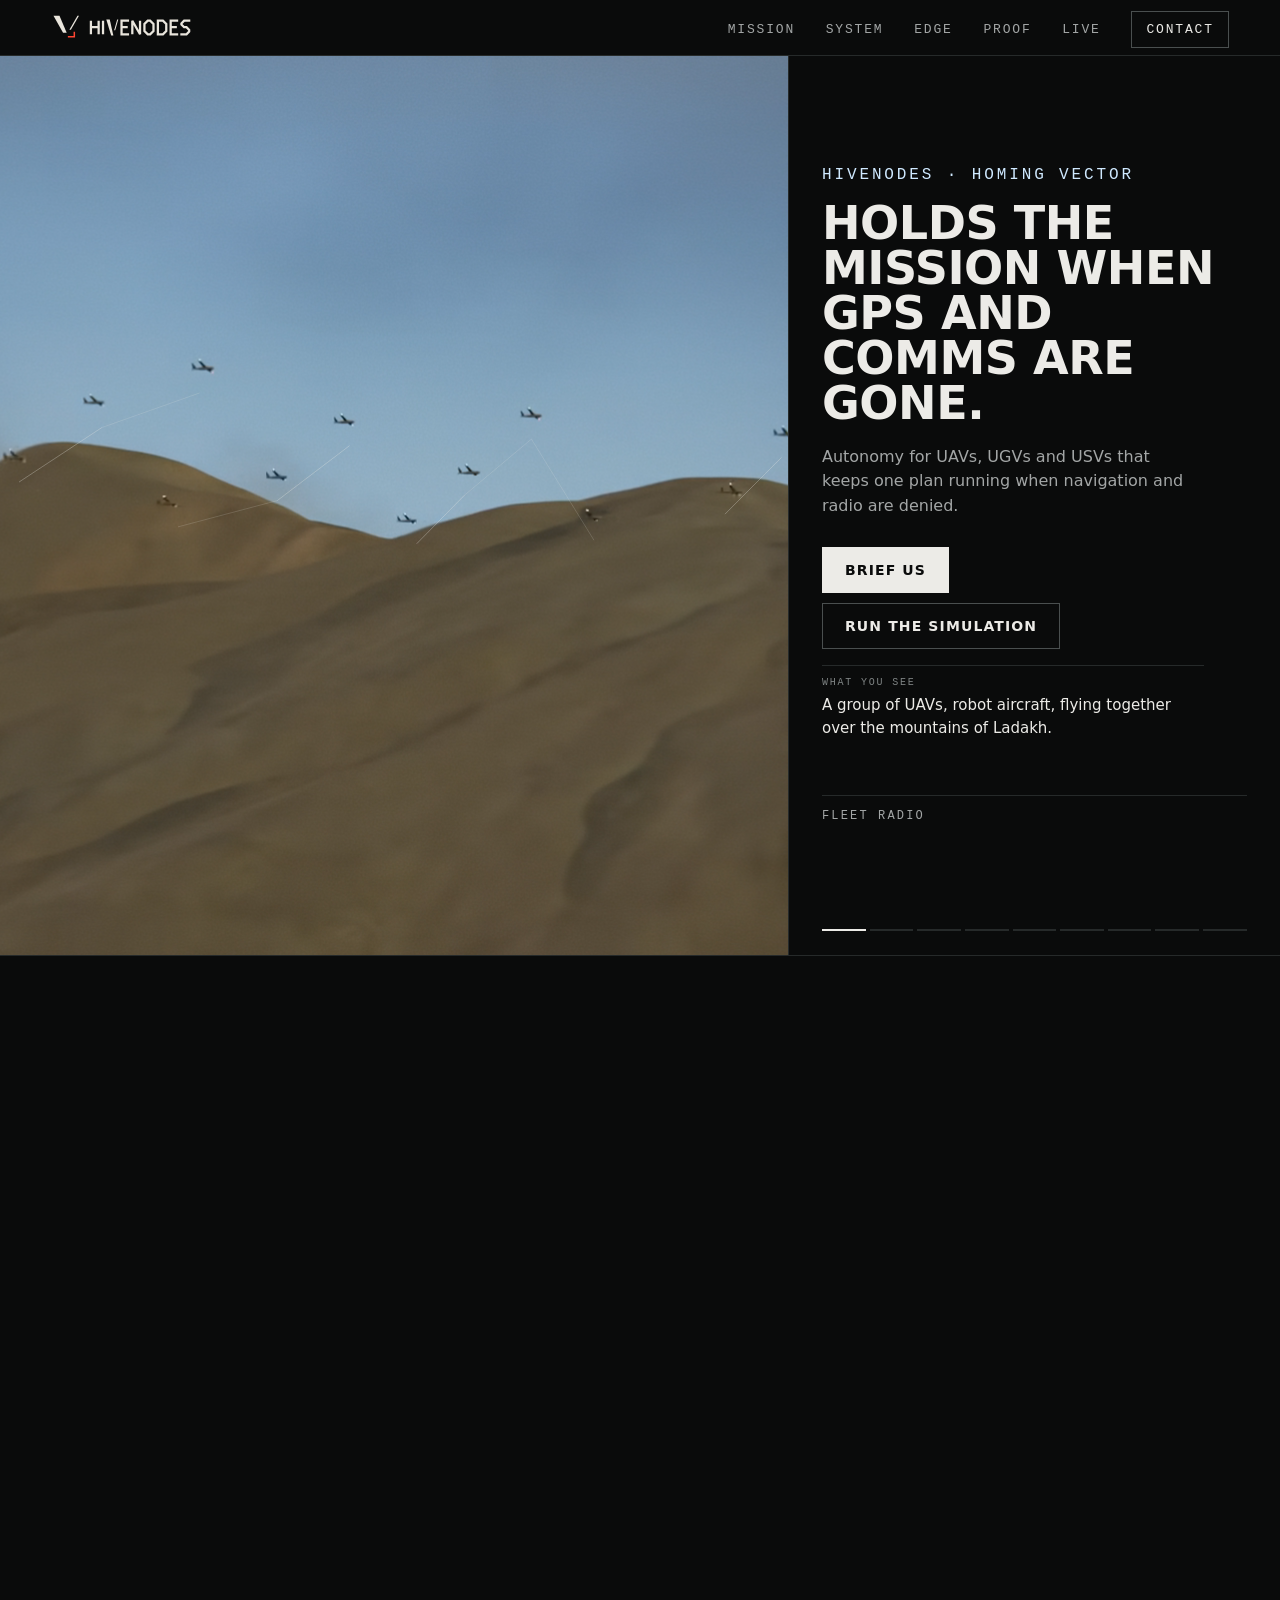
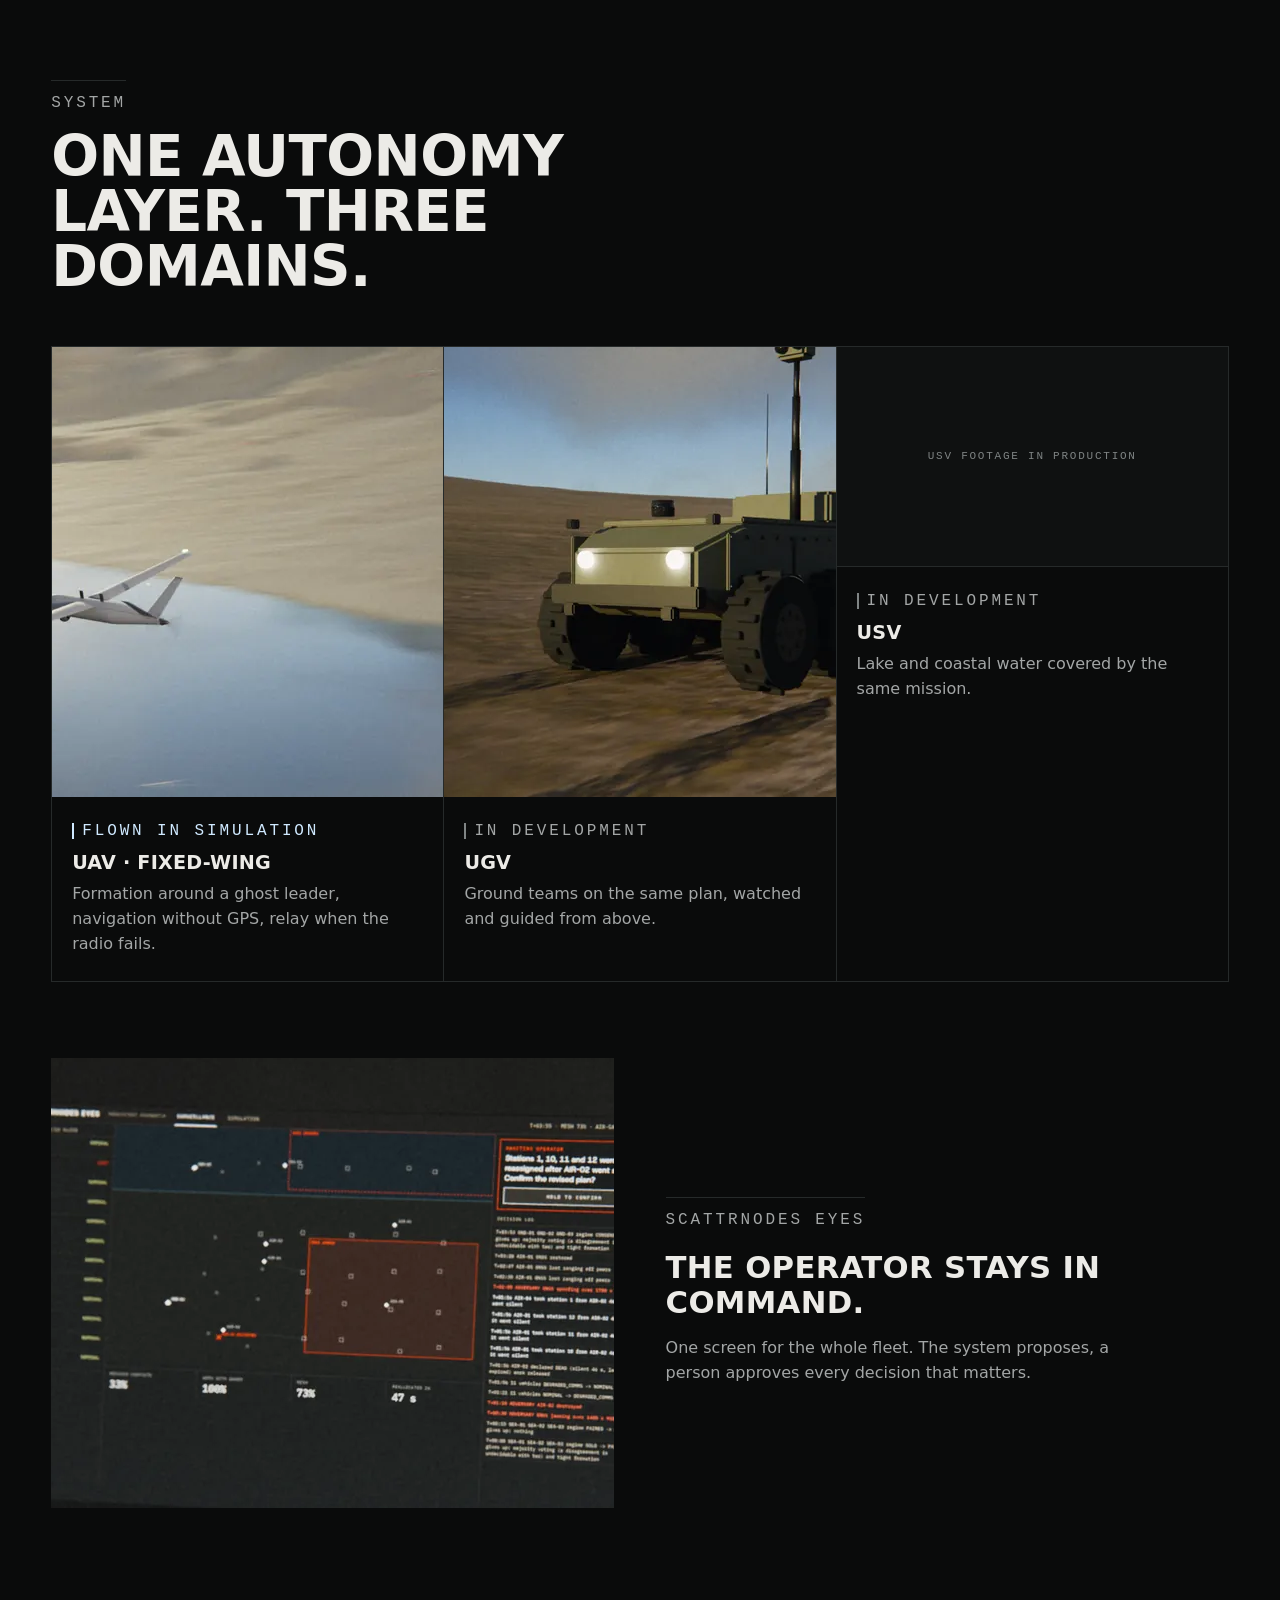
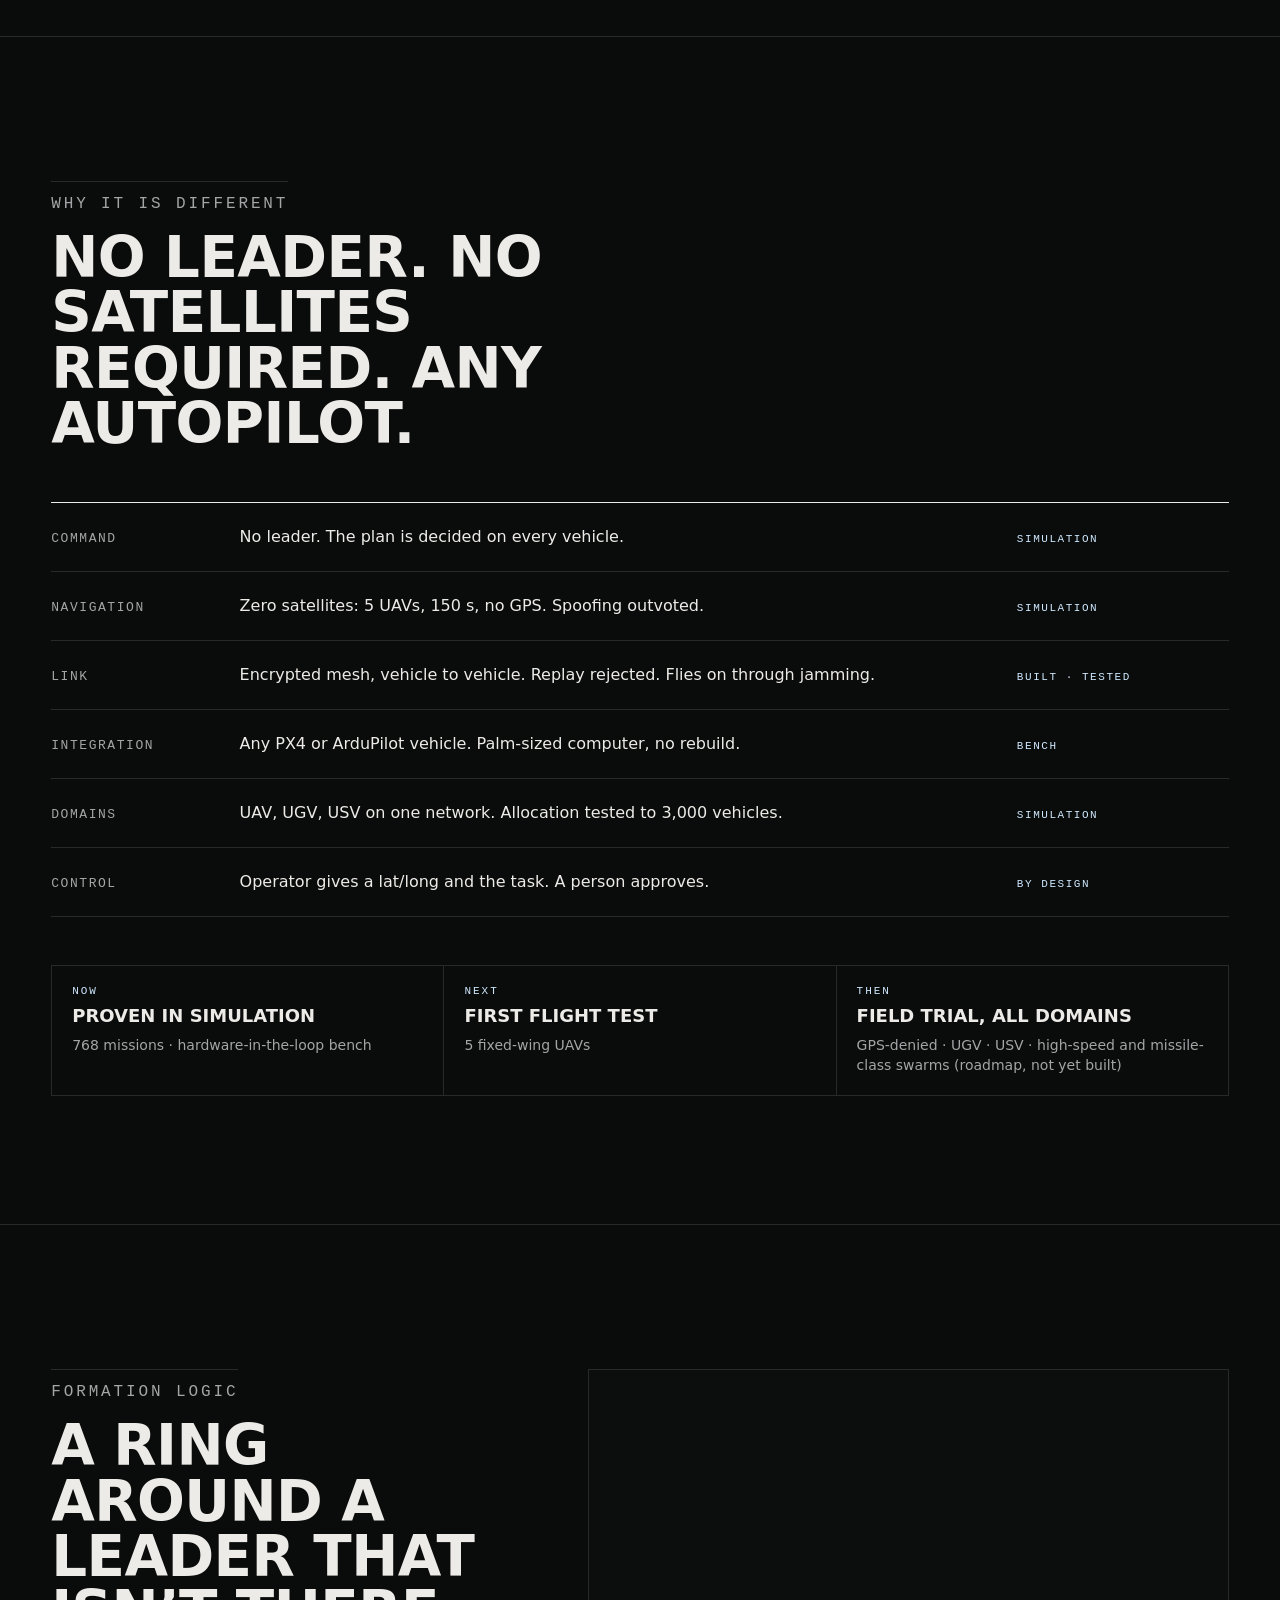
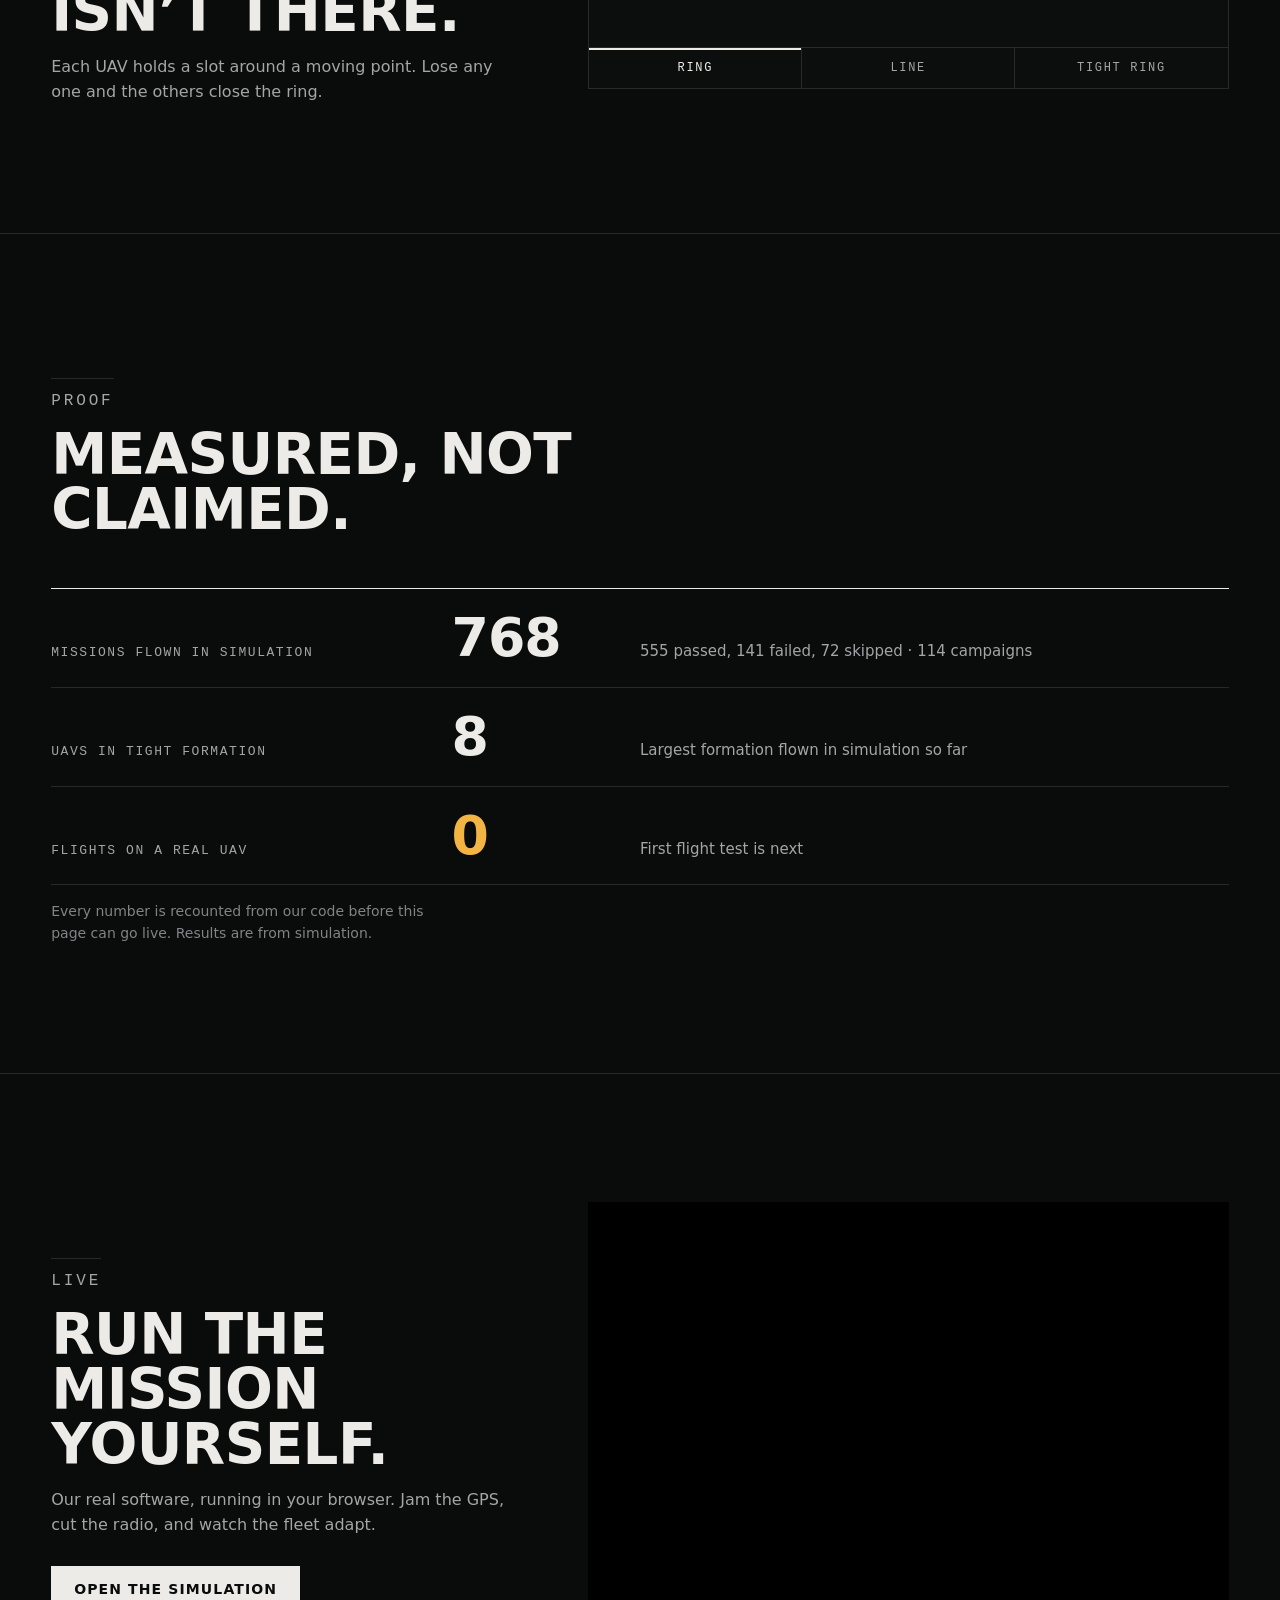
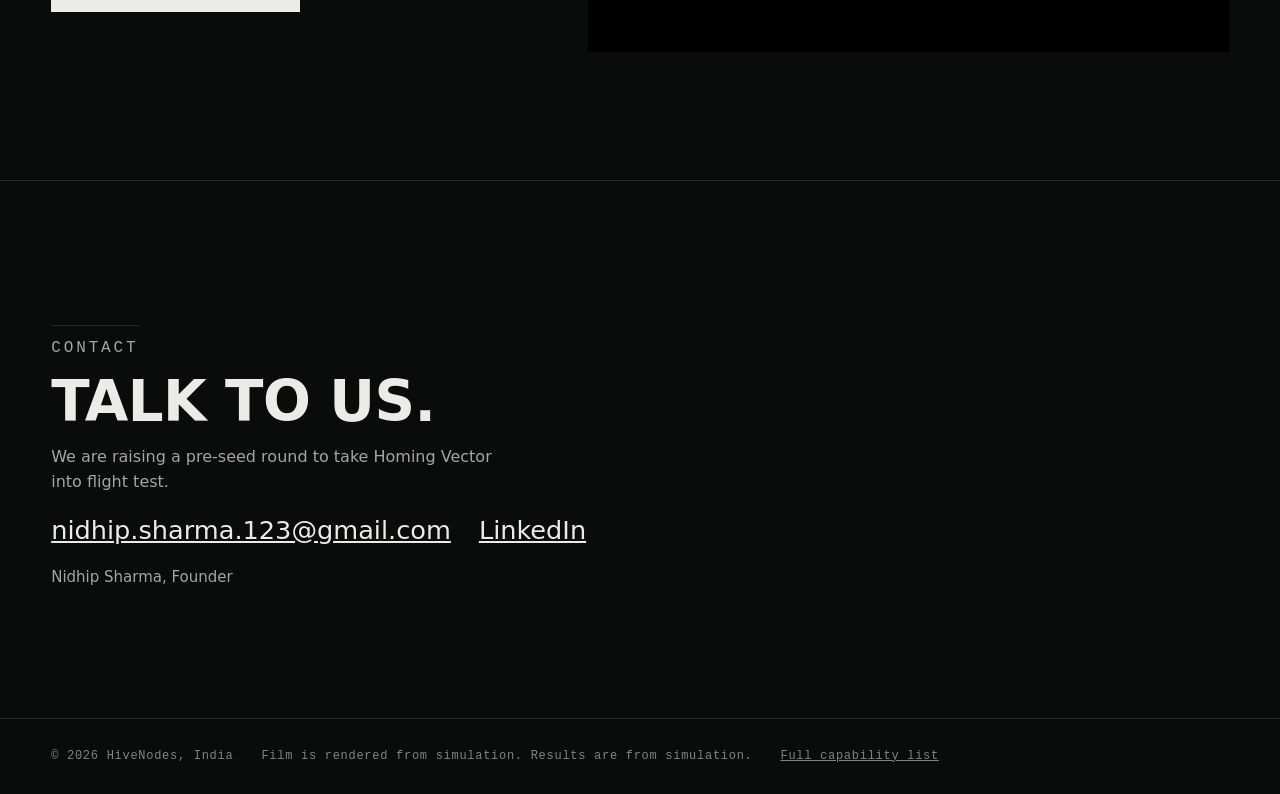
==== commit 0406e2b6: "Briefing: smooth cross-faded chapters, operator tasking (lat/long + surveillance/targeting), footage" ====
--- a/index.html
+++ b/index.html
@@ -39,7 +39,7 @@
 <header class="top" id="top">
   <a class="brand" href="#top" aria-label="HiveNodes, back to top"><img src="brand/logo-primary.svg" alt="" width="150" height="20"></a>
   <nav aria-label="Main"><ul>
-    <li><a href="#mission">Mission</a></li><li><a href="#system">System</a></li><li><a href="#evidence">Proof</a></li><li><a href="#live">Live</a></li><li><a class="cta" href="#contact">Contact</a></li>
+    <li><a href="#mission">Mission</a></li><li><a href="#system">System</a></li><li><a href="#edge">Edge</a></li><li><a href="#evidence">Proof</a></li><li><a href="#live">Live</a></li><li><a class="cta" href="#contact">Contact</a></li>
   </ul></nav>
 </header>
 
@@ -49,7 +49,12 @@
 <section class="brief" id="mission" aria-labelledby="h1">
   <div class="pin">
     <figure class="film" id="film">
-      <video id="filmv" muted playsinline preload="none" poster="media/hero-poster.jpg" aria-hidden="true" tabindex="-1">
+      <video class="fv front" id="filmv" muted playsinline preload="none" poster="media/hero-poster.jpg" aria-hidden="true" tabindex="-1">
+        <source src="media/hero-film-av1.mp4" type='video/mp4; codecs="av01.0.08M.10"'>
+        <source src="media/hero-film.webm" type="video/webm">
+        <source src="media/hero-film.mp4" type="video/mp4">
+      </video>
+      <video class="fv" id="filmv2" muted playsinline preload="none" aria-hidden="true" tabindex="-1">
         <source src="media/hero-film-av1.mp4" type='video/mp4; codecs="av01.0.08M.10"'>
         <source src="media/hero-film.webm" type="video/webm">
         <source src="media/hero-film.mp4" type="video/mp4">
@@ -63,17 +68,29 @@
           <h1 id="h1">Holds the mission when GPS and comms are gone.</h1>
           <p>Autonomy for UAVs, UGVs and USVs that keeps one plan running when navigation and radio are denied.</p>
           <p class="go"><a class="btn" href="#contact">Brief us</a><a class="btn ghost" href="simulation/">Run the simulation</a></p>
-        </article>
-        <article class="ch" data-t0="6" data-t1="17"><p class="tc">T+00:06 · 02</p><h2>One network. Air, land, water.</h2><p>Every vehicle carries the same plan and shares one picture with its neighbours.</p></article>
-        <article class="ch" data-t0="17" data-t1="23"><p class="tc">T+00:17 · 03</p><h2>GPS denied.</h2><p>Jammed. Each UAV keeps navigating on terrain and on its neighbours, and the formation holds.</p></article>
-        <article class="ch" data-t0="23" data-t1="28.5"><p class="tc">T+00:23 · 04</p><h2>Comms degraded.</h2><p>Four UAVs climb into a relay ring so the plan keeps reaching every vehicle.</p></article>
-        <article class="ch" data-t0="28.5" data-t1="34"><p class="tc">T+00:28 · 05</p><h2>Asset lost. Mission holds.</h2><p>A lead UAV goes silent. Its followers take the open slots and its search lane is reassigned.</p></article>
-        <article class="ch" data-t0="34" data-t1="40"><p class="tc">T+00:34 · 06</p><h2>Split and search.</h2><p>The fleet divides into search lines over land and water.</p></article>
-        <article class="ch" data-t0="40" data-t1="46"><p class="tc">T+00:40 · 07</p><h2>Eyes on the ground team.</h2><p>A UAV keeps its sensor on the UGVs and clears their route.</p></article>
-        <article class="ch" data-t0="46" data-t1="54"><p class="tc">T+00:46 · 08</p><h2>A human decides.</h2><p>The system recommends. The operator approves in Scattrnodes Eyes before the ground team moves.</p></article>
+        <p class="see"><span>What you see</span>A group of UAVs, robot aircraft, flying together over the mountains of Ladakh.</p></article>
+        <article class="ch" data-t0="46.2" data-t1="50"><p class="tc">T+00:00 · 02 · Tasking</p><h2>One input. The fleet does the rest.</h2>
+          <div class="task" role="group" aria-label="Task the fleet">
+            <label class="tk-l" for="tk-ll">Target position (lat, long)</label>
+            <input id="tk-ll" class="tk-in" value="33.9178 N, 78.5126 E" autocomplete="off" spellcheck="false">
+            <div class="tk-type" role="radiogroup" aria-label="Mission">
+              <button type="button" role="radio" aria-checked="true" data-type="Surveillance">Surveillance</button>
+              <button type="button" role="radio" aria-checked="false" data-type="Targeting">Targeting</button>
+              <button type="button" role="radio" aria-checked="false" data-type="Surveillance and targeting">Both</button>
+            </div>
+            <button type="button" class="btn tk-go" id="tk-go">Task the fleet</button>
+          </div>
+          <p>That is all the operator gives: a position and the job. Routes, roles, formation and hand-offs between UAVs, UGVs and USVs are planned on board.</p><p class="see"><span>What you see</span>The operator's laptop. One place and one job is all they type.</p></article>
+        <article class="ch" data-t0="6" data-t1="17"><p class="tc">T+00:06 · 03</p><h2>One network. Air, land, water.</h2><p>UAVs over the lake, UGVs on the shore: one plan on every vehicle, and each talks directly to its neighbours about what it sees and who covers what.</p><p class="see"><span>What you see</span>Robot aircraft over the lake and robot ground vehicles on the shore, working as one team.</p></article>
+        <article class="ch" data-t0="17" data-t1="23"><p class="tc">T+00:17 · 04</p><h2>GPS denied.</h2><p>Jammed. Each UAV keeps navigating on terrain and on its neighbours, and the formation holds.</p><p class="see"><span>What you see</span>Satellite signals are blocked. The aircraft still know where they are and keep their places.</p></article>
+        <article class="ch" data-t0="23" data-t1="28.5"><p class="tc">T+00:23 · 05</p><h2>Comms degraded.</h2><p>Four UAVs climb into a relay ring so the plan keeps reaching every vehicle.</p><p class="see"><span>What you see</span>The radio gets weak, so four aircraft climb high to pass messages along.</p></article>
+        <article class="ch" data-t0="28.5" data-t1="34"><p class="tc">T+00:28 · 06</p><h2>Asset lost. Mission holds.</h2><p>A lead UAV goes silent. Its followers take the open slots and its search lane is reassigned.</p><p class="see"><span>What you see</span>One aircraft stops answering. The camera flies beside another as it moves into the empty place.</p></article>
+        <article class="ch" data-t0="34" data-t1="40"><p class="tc">T+00:34 · 07</p><h2>Split and search.</h2><p>The fleet divides into search lines over land and water.</p><p class="see"><span>What you see</span>The team splits into groups to search more of the lake.</p></article>
+        <article class="ch" data-t0="40" data-t1="46"><p class="tc">T+00:40 · 08</p><h2>Eyes on the position.</h2><p>A UAV holds its thermal sensor on the UGVs at the tasked position and clears their route.</p><p class="see"><span>What you see</span>A heat camera on an aircraft watches the ground robots from above.</p></article>
+        <article class="ch" data-t0="50" data-t1="54"><p class="tc">T+00:46 · 09</p><h2>A human decides.</h2><p>For surveillance the fleet reports. For targeting it confirms the position and holds until the operator approves in Scattrnodes Eyes.</p><p class="see"><span>What you see</span>The robots wait. A person on the laptop says yes before they move.</p></article>
       </div>
       <div class="radio" aria-label="Fleet radio"><p class="lab">Fleet radio</p><ol id="comms" aria-live="off"></ol></div>
-      <ol class="steps" aria-hidden="true"><li></li><li></li><li></li><li></li><li></li><li></li><li></li><li></li></ol>
+      <ol class="steps" aria-hidden="true"><li></li><li></li><li></li><li></li><li></li><li></li><li></li><li></li><li></li></ol>
     </aside>
   </div>
 </section>
@@ -85,15 +102,38 @@
     <ul class="cards">
       <li><div class="ph"><img src="media/cine/c0812_800.webp" srcset="media/cine/c0812_800.webp 800w, media/cine/c0812_1600.webp 1600w" sizes="(max-width:900px) 100vw, 33vw" alt="A fixed-wing UAV banks low over a mountain lake, seen from a chase aircraft." width="800" height="450" loading="lazy"></div>
         <p class="tag ok">Flown in simulation</p><h3>UAV · fixed-wing</h3><p>Formation around a ghost leader, navigation without GPS, relay when the radio fails.</p></li>
-      <li><div class="ph"><img src="media/cine/c0325_800.webp" srcset="media/cine/c0325_800.webp 800w, media/cine/c0325_1600.webp 1600w" sizes="(max-width:900px) 100vw, 33vw" alt="Three UGVs drive along a pale lake shore under a high-altitude sky." width="800" height="450" loading="lazy"></div>
+      <li><div class="ph"><img src="media/cine/ugv_close_800.webp" srcset="media/cine/ugv_close_800.webp 800w, media/cine/ugv_close_1600.webp 1600w" sizes="(max-width:900px) 100vw, 33vw" alt="A six-wheeled UGV with a sensor mast drives across the gravel shore of a high-altitude lake, headlights on." width="800" height="450" loading="lazy"></div>
         <p class="tag">In development</p><h3>UGV</h3><p>Ground teams on the same plan, watched and guided from above.</p></li>
-      <li><div class="ph"><img src="media/cine/c0217_800.webp" srcset="media/cine/c0217_800.webp 800w, media/cine/c0217_1600.webp 1600w" sizes="(max-width:900px) 100vw, 33vw" alt="A dark mountain lake with UAVs flying low across it." width="800" height="450" loading="lazy"></div>
+      <li><div class="ph none" aria-hidden="true"><span>USV footage in production</span></div>
         <p class="tag">In development</p><h3>USV</h3><p>Lake and coastal water covered by the same mission.</p></li>
     </ul>
     <div class="eyes">
-      <div class="ph"><img src="media/cine/c1201_800.webp" srcset="media/cine/c1201_800.webp 800w, media/cine/c1201_1600.webp 1600w" sizes="(max-width:900px) 100vw, 50vw" alt="The Scattrnodes Eyes ground station on a laptop in a dark shelter, showing the fleet and a plan awaiting approval." width="800" height="450" loading="lazy"></div>
+      <div class="ph"><img src="media/cine/eyes_800.webp" srcset="media/cine/eyes_800.webp 800w, media/cine/eyes_1600.webp 1600w" sizes="(max-width:900px) 100vw, 50vw" alt="The Scattrnodes Eyes ground station on a laptop in a dark shelter, showing the fleet and a plan awaiting approval." width="800" height="450" loading="lazy"></div>
       <div><p class="kick">Scattrnodes Eyes</p><h3>The operator stays in command.</h3><p>One screen for the whole fleet. The system proposes, a person approves every decision that matters.</p></div>
     </div>
+  </div>
+</section>
+
+<section class="sec" id="edge" aria-labelledby="ed">
+  <div class="w">
+    <p class="kick">Why it is different</p>
+    <h2 id="ed">No leader. No satellites required. Any autopilot.</h2>
+    <table class="spec diff">
+      <caption class="vh">Capabilities and how far each is proven</caption>
+      <tbody>
+        <tr><th scope="row">Command</th><td>No leader. The plan is decided on every vehicle.</td><td class="st">Simulation</td></tr>
+        <tr><th scope="row">Navigation</th><td>Zero satellites: 5 UAVs, 150 s, no GPS. Spoofing outvoted.</td><td class="st">Simulation</td></tr>
+        <tr><th scope="row">Link</th><td>Encrypted mesh, vehicle to vehicle. Replay rejected. Flies on through jamming.</td><td class="st">Built · tested</td></tr>
+        <tr><th scope="row">Integration</th><td>Any PX4 or ArduPilot vehicle. Palm-sized computer, no rebuild.</td><td class="st">Bench</td></tr>
+        <tr><th scope="row">Domains</th><td>UAV, UGV, USV on one network. Allocation tested to 3,000 vehicles.</td><td class="st">Simulation</td></tr>
+        <tr><th scope="row">Control</th><td>Operator gives a lat/long and the task. A person approves.</td><td class="st">By design</td></tr>
+      </tbody>
+    </table>
+    <ol class="road" aria-label="Where we are">
+      <li><span class="k">Now</span><b>Proven in simulation</b><i>768 missions · hardware-in-the-loop bench</i></li>
+      <li><span class="k">Next</span><b>First flight test</b><i>5 fixed-wing UAVs</i></li>
+      <li><span class="k">Then</span><b>Field trial, all domains</b><i>GPS-denied · UGV · USV · high-speed and missile-class swarms (roadmap, not yet built)</i></li>
+    </ol>
   </div>
 </section>
 
--- a/css/lean.css
+++ b/css/lean.css
@@ -34,11 +34,12 @@
 @media (max-width:700px){.top li:not(:last-child){display:none}}
 
 /* the mission briefing: film pinned beside the panel; the section is tall so scrolling steps through 8 chapters */
-.brief{height:calc(100svh * 4.6)}
+.brief{height:calc(100svh * 5.2)}
 .pin{position:sticky;top:0;height:100svh;display:grid;grid-template-columns:minmax(0,1.6fr) minmax(340px,1fr);border-bottom:1px solid var(--line)}
 .film{position:relative;overflow:hidden;background:#000 url(../media/hero-poster.jpg) center/cover}
 .film video,.film canvas{position:absolute;inset:0;width:100%;height:100%}
-.film video{object-fit:cover}
+.film video{object-fit:cover;opacity:0;transition:opacity .45s ease}
+.film video.front{opacity:1}
 .panel{display:grid;grid-template-rows:1fr auto auto;border-left:1px solid var(--line);background:var(--bg);padding:clamp(24px,3vw,48px) clamp(20px,2.6vw,40px) 24px;min-width:0}
 .chs{position:relative;display:flex;flex-direction:column;justify-content:center}
 .ch .tc{margin-bottom:18px;color:var(--acc)}
@@ -46,7 +47,7 @@
 .ch h2{font-size:clamp(32px,3.2vw,54px);max-width:12ch}
 .ch p{color:var(--g1);font-size:clamp(16px,1.2vw,19px);max-width:36ch;margin-top:18px}
 .ch .go{display:flex;flex-wrap:wrap;gap:10px;margin-top:28px}
-.js .ch:not(.on){display:none}
+.js .ch:not(.on){position:absolute;width:1px;height:1px;overflow:hidden;clip:rect(0 0 0 0);white-space:nowrap}   /* hidden visually, still read by screen readers (and the page keeps its h1) */
 .ch.on{animation:in .6s cubic-bezier(.2,.7,.2,1)}
 @keyframes in{from{opacity:0;transform:translateY(10px)}}
 .radio{border-top:1px solid var(--line);padding-top:14px;min-height:118px}
@@ -54,10 +55,10 @@
 #comms li{display:grid;gap:1px;color:var(--g2)}#comms li:last-child{color:var(--fg)}
 #comms b{font-weight:500;font-size:11px;letter-spacing:.12em;color:var(--g1)}
 #comms li.amber b,#comms li.amber span{color:var(--amber)}#comms li.red b{color:var(--red)}
-.steps{list-style:none;display:grid;grid-template-columns:repeat(8,1fr);gap:4px;margin-top:16px}
+.steps{list-style:none;display:grid;grid-template-columns:repeat(9,1fr);gap:4px;margin-top:16px}
 .steps li{height:2px;background:var(--line)}.steps li.on{background:var(--fg)}
 @media (max-width:900px){
-  .brief{height:calc(100svh * 5.2)}
+  .brief{height:calc(100svh * 5.8)}
   .pin{grid-template-columns:1fr;grid-template-rows:42svh 1fr}
   .panel{border-left:0;border-top:1px solid var(--line);padding:18px var(--gut) 14px}
   .ch h1,.ch h2{font-size:clamp(26px,7vw,40px)}.ch p{margin-top:10px}
@@ -106,3 +107,33 @@
 .reach{display:flex;flex-wrap:wrap;gap:12px 28px;font-size:clamp(18px,2vw,26px)!important;color:var(--fg)!important}
 .mail{overflow-wrap:anywhere}.who{font-size:15px!important}
 .foot{display:flex;flex-wrap:wrap;gap:8px 28px;padding:28px var(--gut);font:400 12px/1.5 var(--mono);letter-spacing:.06em;color:var(--g2)}
+
+/* the tasking console: the operator's whole input */
+.task{margin-top:22px;display:grid;gap:10px;max-width:420px}
+.tk-l{font:500 11px/1 var(--mono);letter-spacing:.16em;text-transform:uppercase;color:var(--g1)}
+.tk-in{font:500 18px/1 var(--mono);letter-spacing:.04em;color:var(--fg);background:var(--bg2);border:1px solid #3a3f3f;padding:14px 14px;width:100%}
+.tk-in:focus{outline:2px solid var(--acc);outline-offset:0}
+.tk-type{display:grid;grid-template-columns:repeat(3,1fr);border:1px solid #3a3f3f}
+.tk-type button{background:transparent;border:0;border-right:1px solid #3a3f3f;padding:12px 6px;font:500 12px/1 var(--mono);letter-spacing:.1em;text-transform:uppercase;color:var(--g1)}
+.tk-type button:last-child{border-right:0}
+.tk-type button[aria-checked="true"]{background:var(--fg);color:var(--bg)}
+.tk-go{justify-self:start}
+.tk-go.sent{background:transparent;color:var(--acc);border-color:var(--acc)}
+@media (max-width:900px){.task{margin-top:12px;gap:8px}.tk-in{font-size:15px;padding:10px}}
+
+/* differentiators: a capability line and its proof status */
+.diff th{width:16%}
+.diff td{font:400 clamp(16px,1.25vw,19px)/1.5 var(--sans)!important;letter-spacing:0!important;color:var(--fg);width:auto!important}
+.diff td.st{font:500 11px/1.4 var(--mono)!important;letter-spacing:.14em!important;text-transform:uppercase;color:var(--acc);width:18%!important;white-space:nowrap}
+@media (max-width:700px){.diff td.st{white-space:normal}}
+.ph.none{aspect-ratio:16/9;display:grid;place-items:center;background:#0f1111;border-bottom:1px solid var(--line)}
+.ph.none span{font:500 11px/1 var(--mono);letter-spacing:.16em;text-transform:uppercase;color:var(--g2)}
+.road{list-style:none;display:grid;grid-template-columns:repeat(3,1fr);gap:1px;background:var(--line);border:1px solid var(--line);margin-top:clamp(28px,4vw,48px)}
+.road li{background:var(--bg);padding:20px;display:grid;gap:8px;align-content:start}
+.road .k{font:500 11px/1 var(--mono);letter-spacing:.18em;text-transform:uppercase;color:var(--acc)}
+.road b{font:700 18px/1.2 var(--sans);text-transform:uppercase}
+.road i{font:400 14px/1.45 var(--sans);font-style:normal;color:var(--g1)}
+@media (max-width:800px){.road{grid-template-columns:1fr}}
+.ch .see{margin-top:16px;padding-top:12px;border-top:1px solid var(--line);color:var(--fg);font-size:15px;max-width:40ch}
+.ch .see span{display:block;font:500 10px/1 var(--mono);letter-spacing:.18em;text-transform:uppercase;color:var(--g2);margin-bottom:6px}
+@media (max-width:900px){.ch .see{margin-top:8px;padding-top:8px;font-size:14px}}
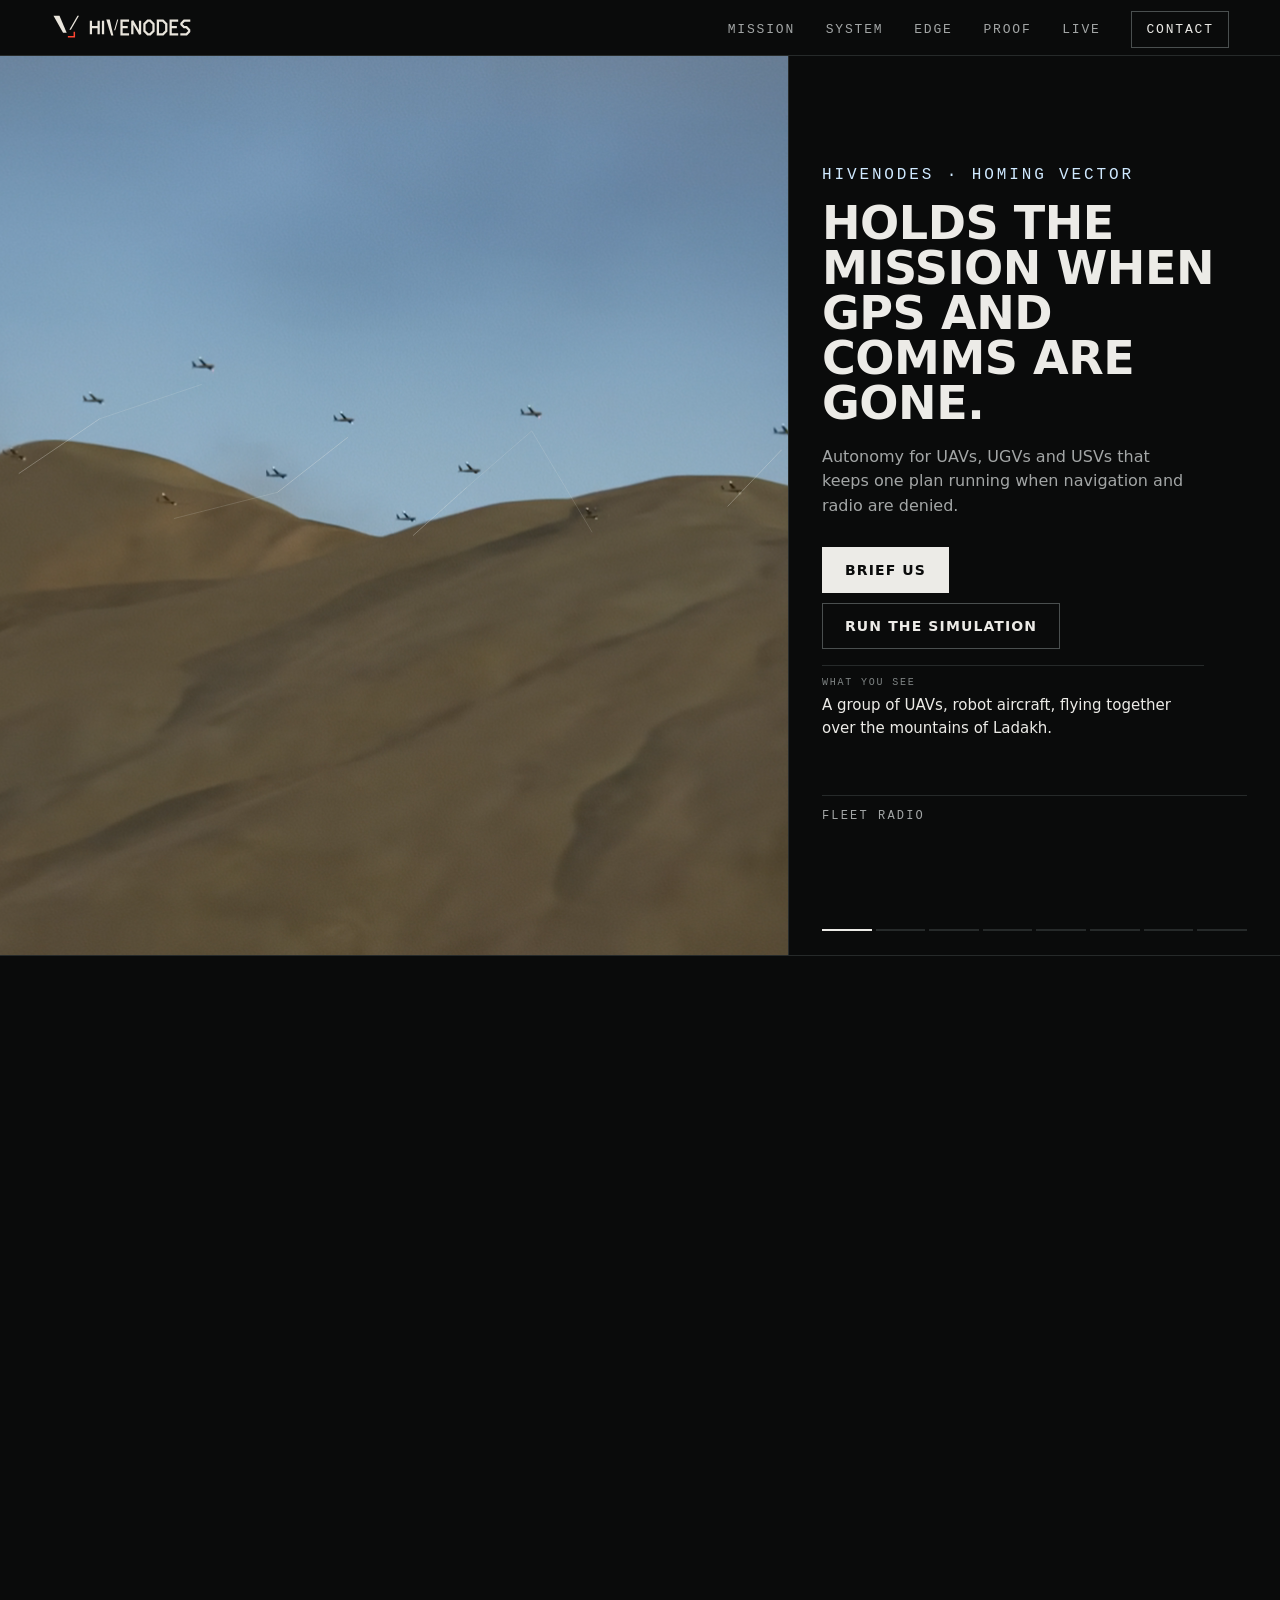
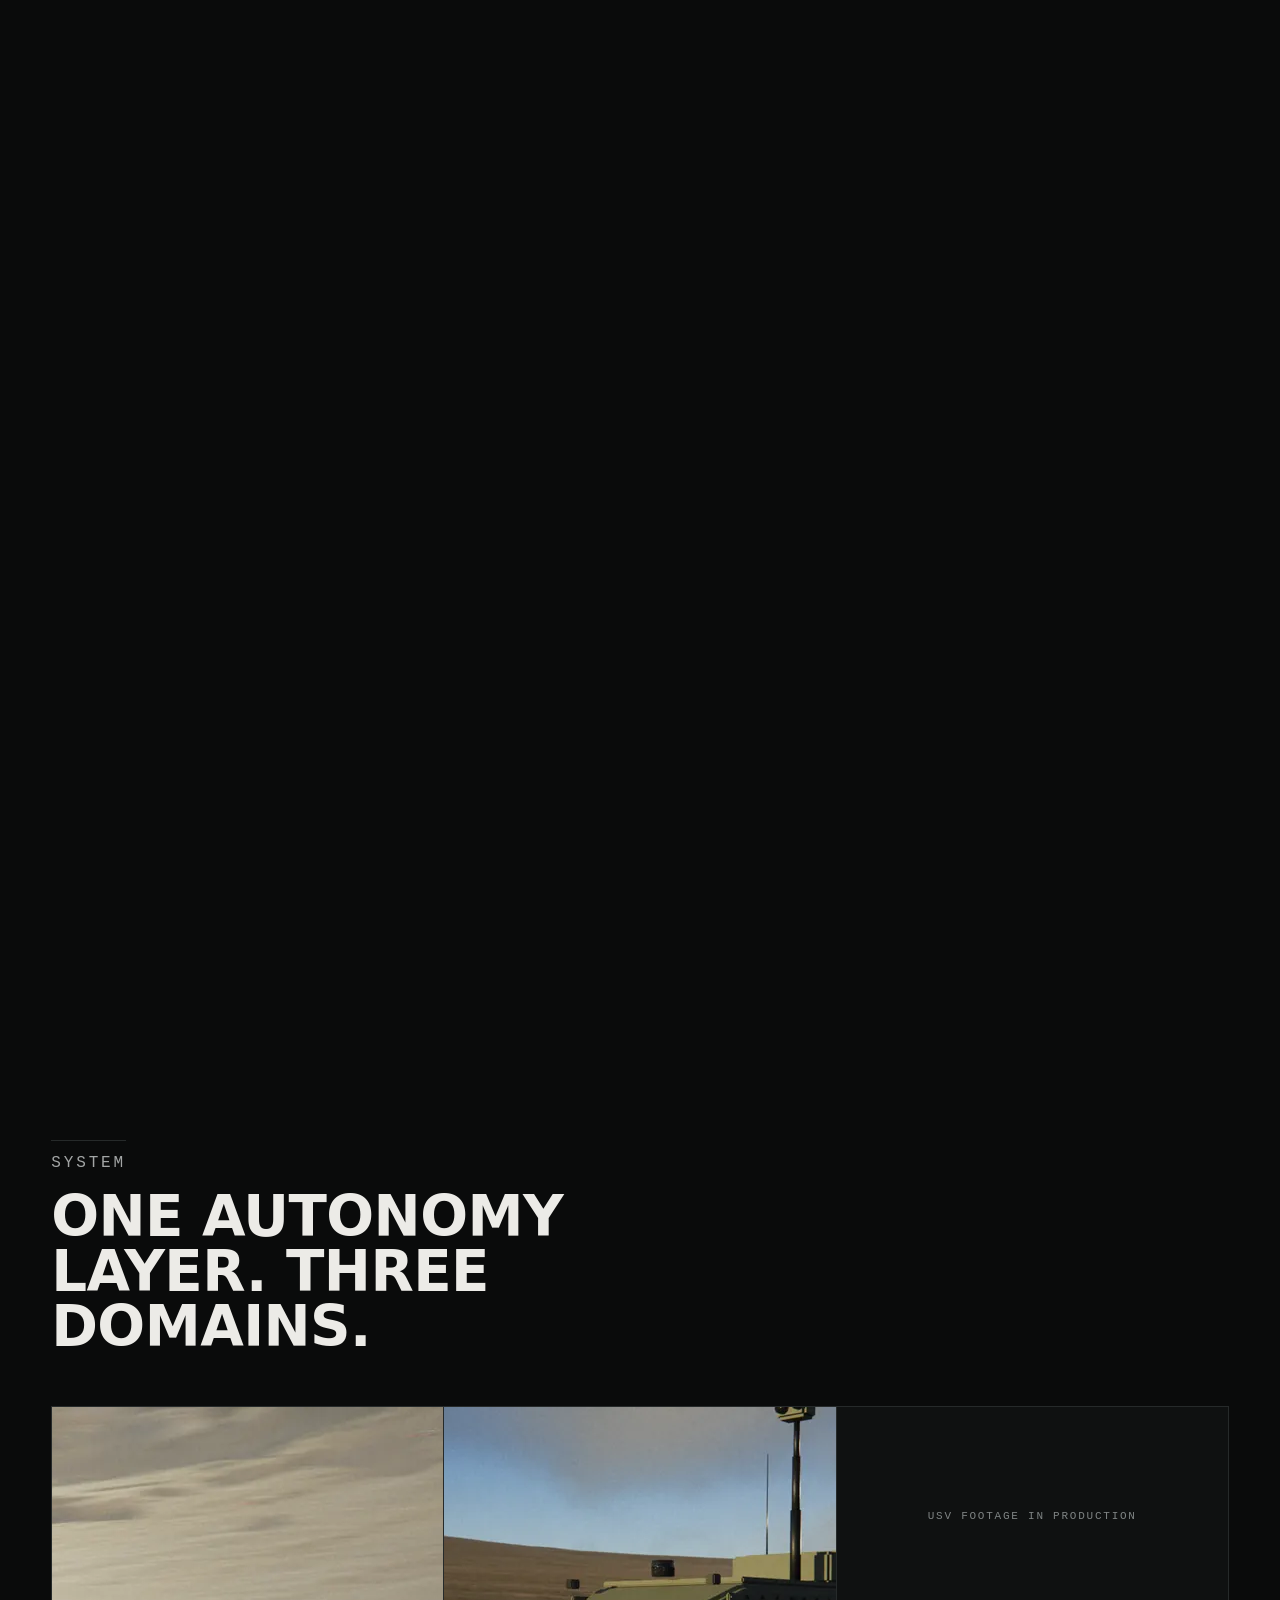
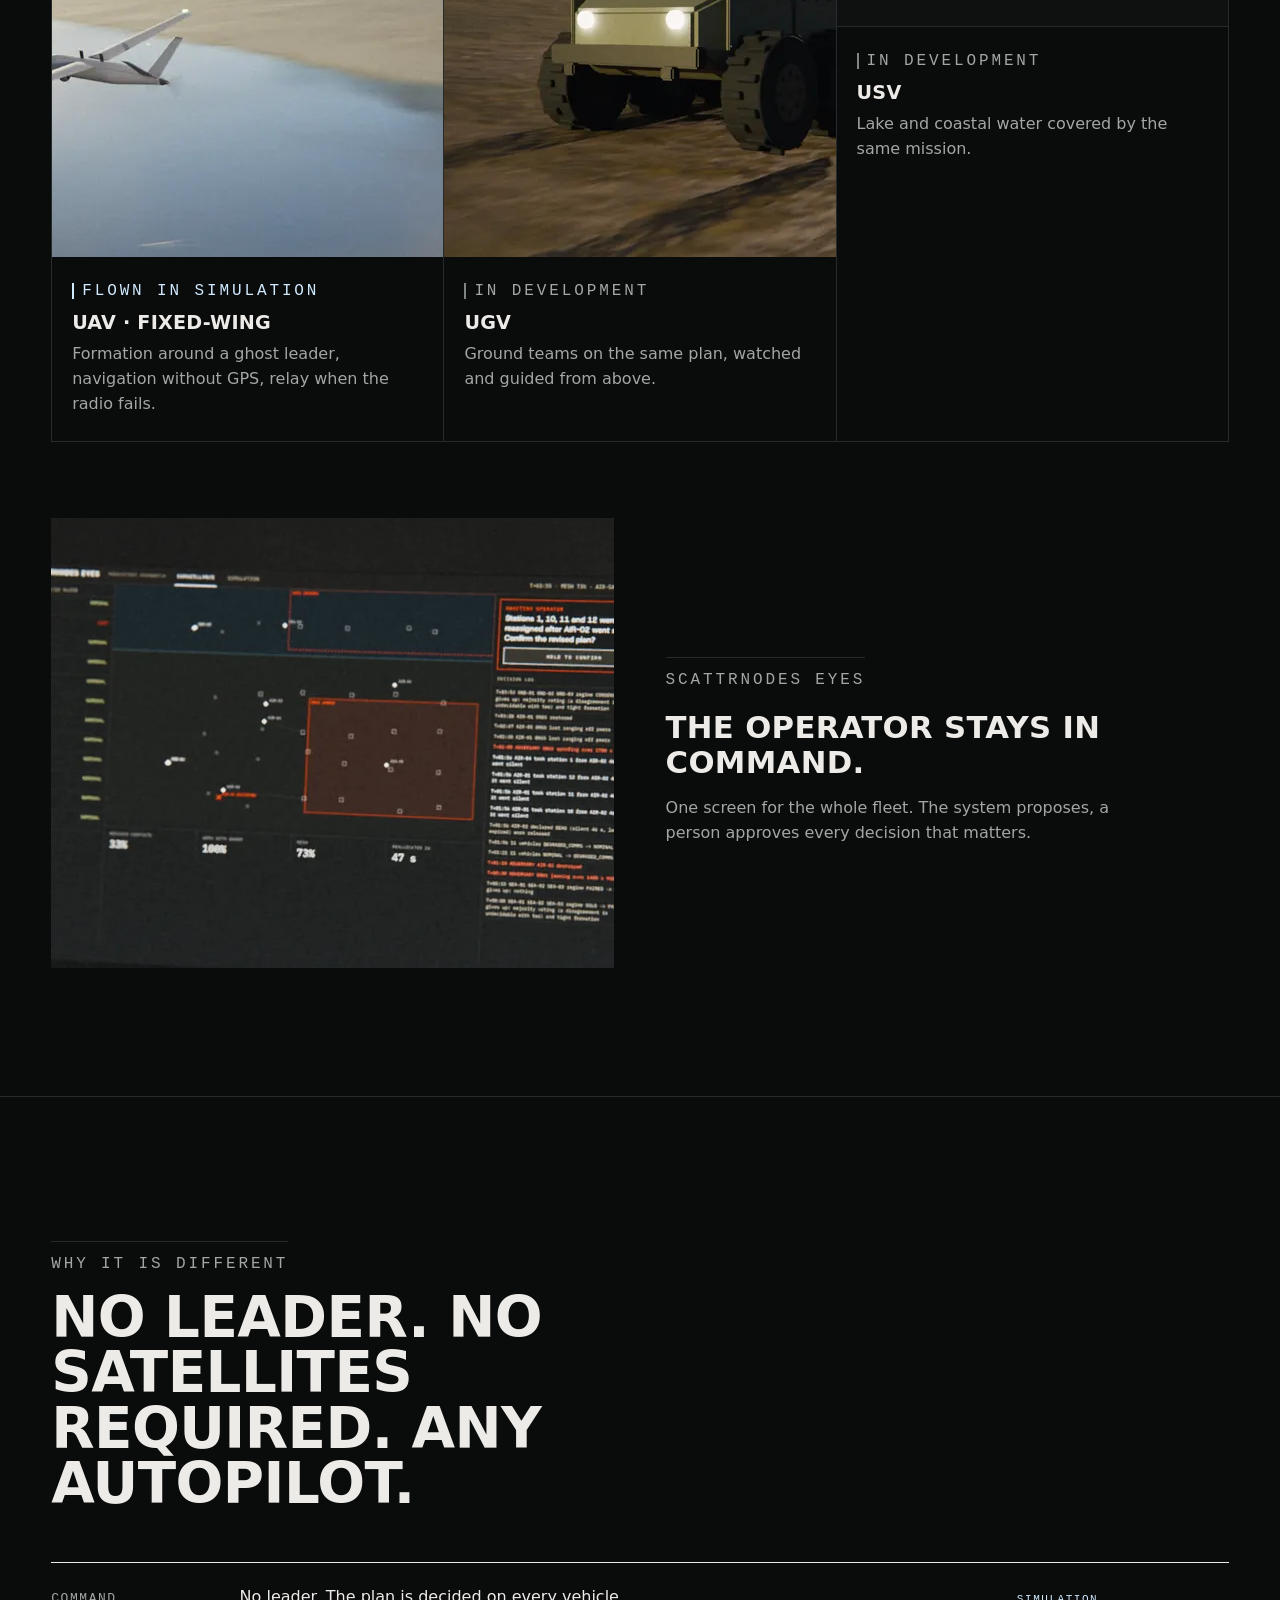
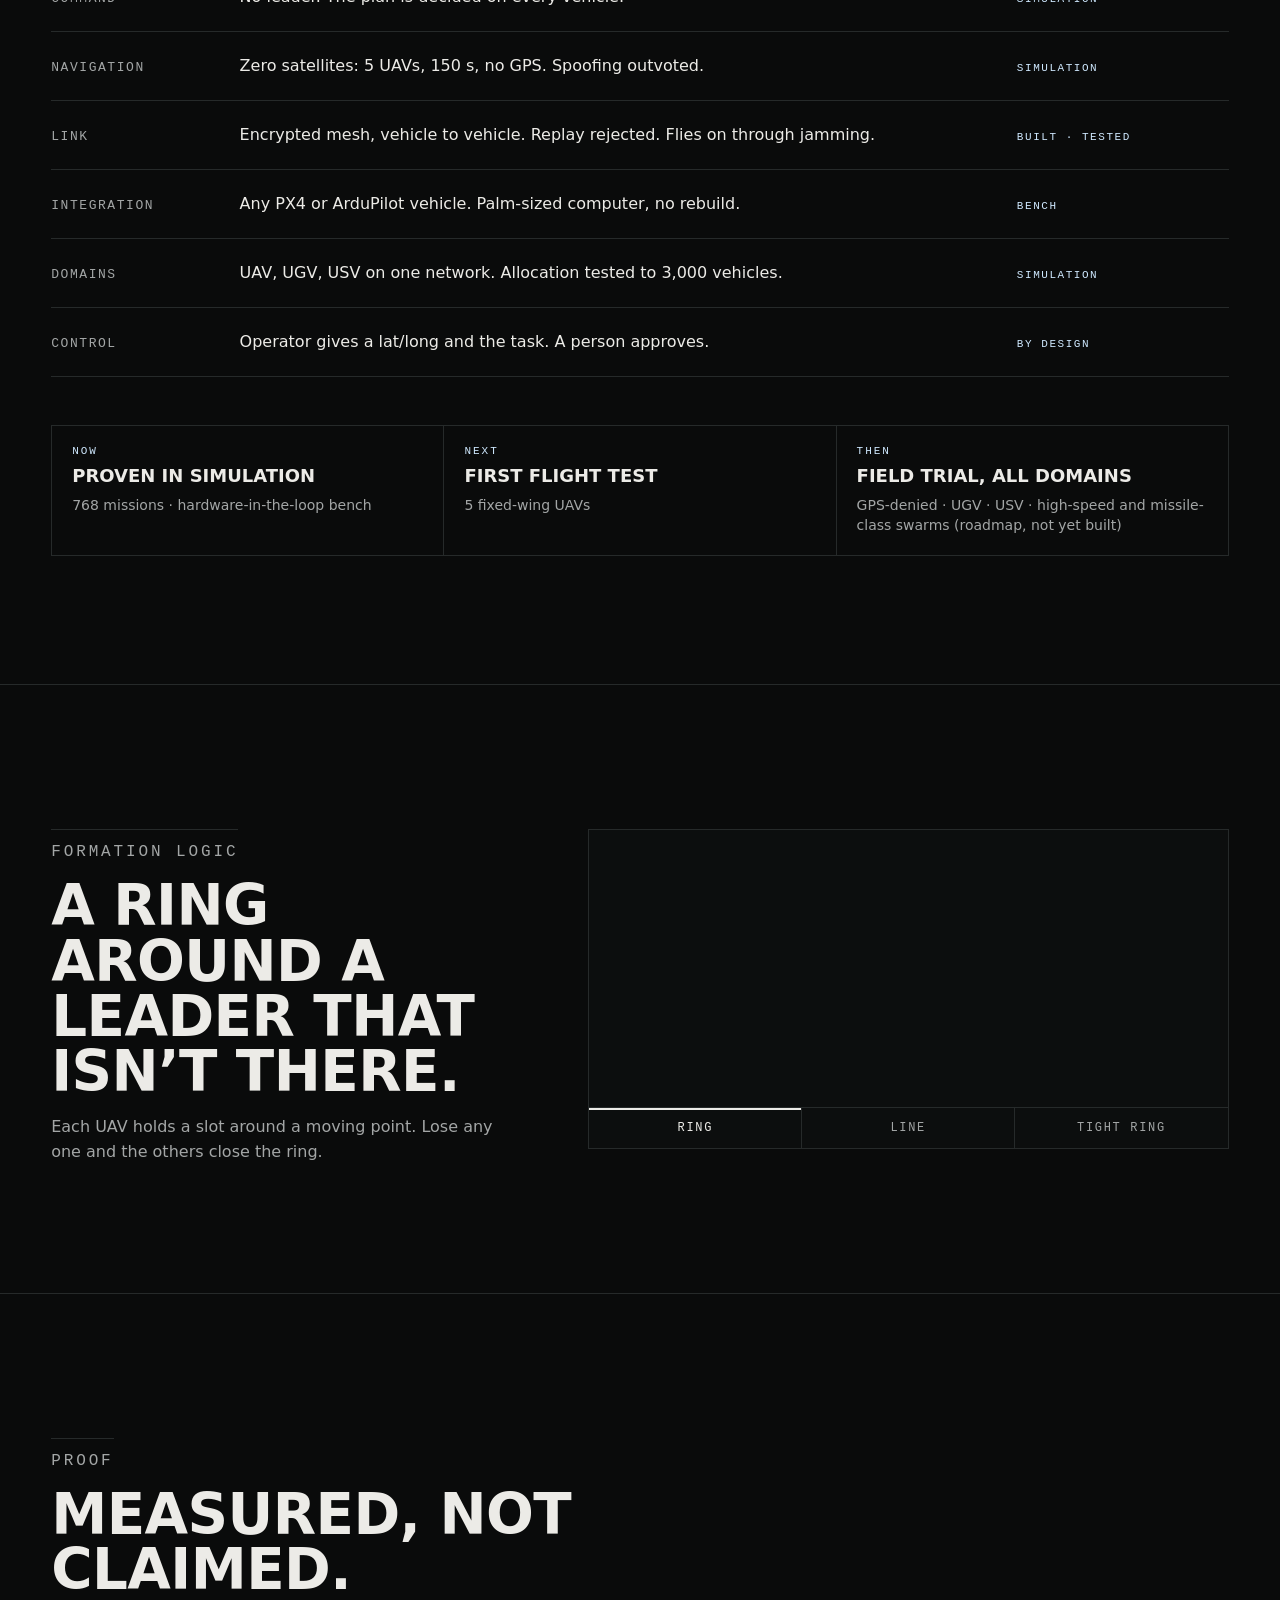
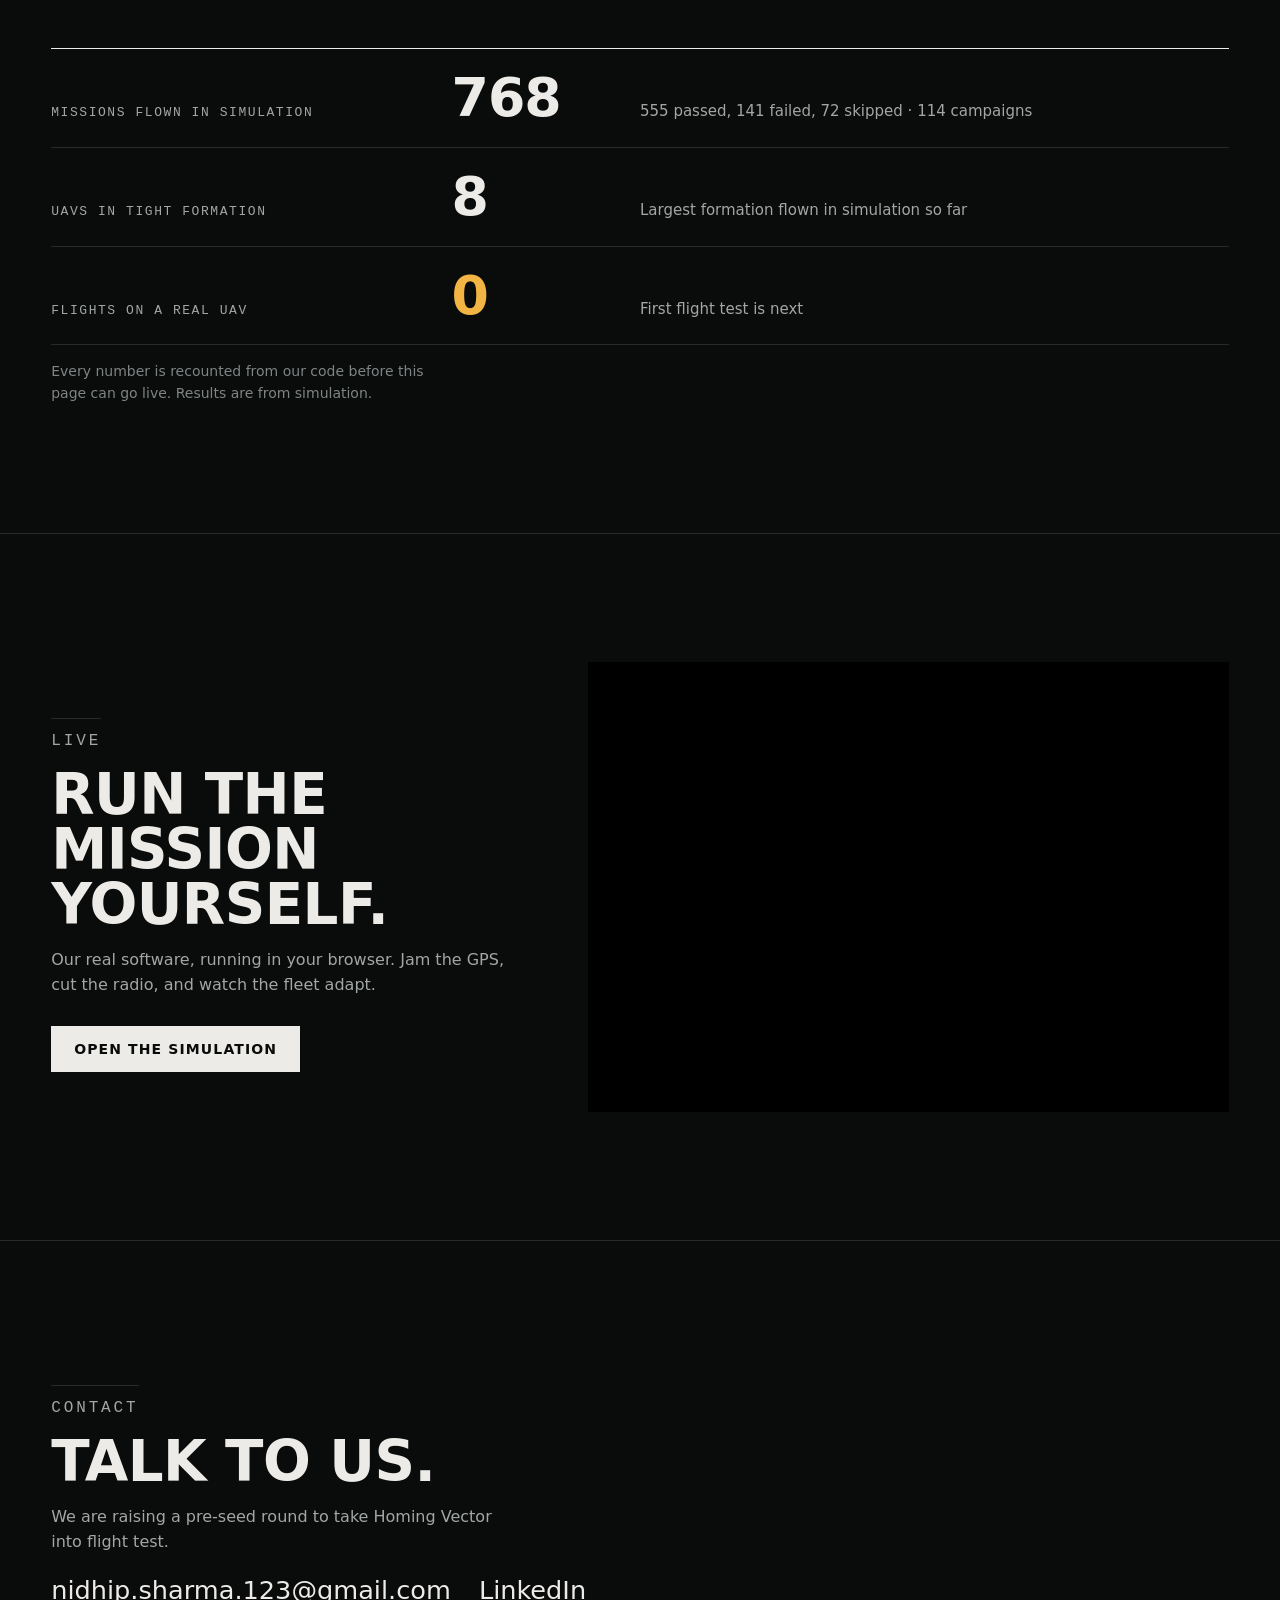
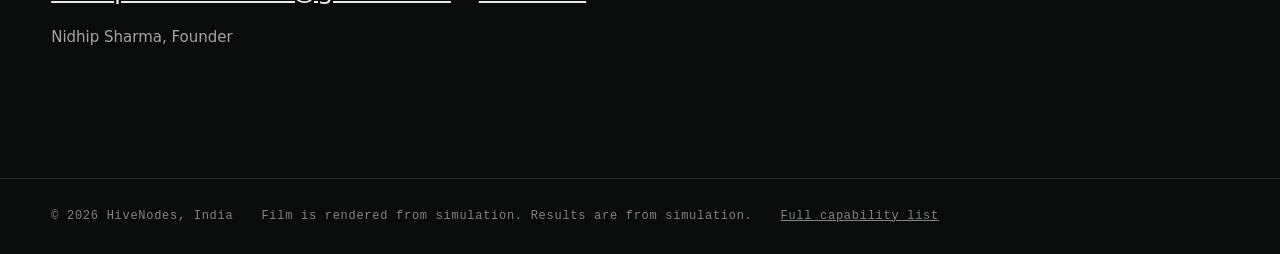
==== commit 62bc44c7: "Briefing: capabilities first, the operator (tasking + approval) as one final chapter; no stray overl" ====
--- a/index.html
+++ b/index.html
@@ -69,7 +69,13 @@
           <p>Autonomy for UAVs, UGVs and USVs that keeps one plan running when navigation and radio are denied.</p>
           <p class="go"><a class="btn" href="#contact">Brief us</a><a class="btn ghost" href="simulation/">Run the simulation</a></p>
         <p class="see"><span>What you see</span>A group of UAVs, robot aircraft, flying together over the mountains of Ladakh.</p></article>
-        <article class="ch" data-t0="46.2" data-t1="50"><p class="tc">T+00:00 · 02 · Tasking</p><h2>One input. The fleet does the rest.</h2>
+        <article class="ch" data-t0="6" data-t1="17"><p class="tc">T+00:06 · 02</p><h2>One network. Air, land, water.</h2><p>UAVs over the lake, UGVs on the shore: one plan on every vehicle, and each talks directly to its neighbours about what it sees and who covers what.</p><p class="see"><span>What you see</span>Robot aircraft over the lake and robot ground vehicles on the shore, working as one team.</p></article>
+        <article class="ch" data-t0="17" data-t1="23"><p class="tc">T+00:17 · 03</p><h2>GPS denied.</h2><p>Jammed. Each UAV keeps navigating on terrain and on its neighbours, and the formation holds.</p><p class="see"><span>What you see</span>Satellite signals are blocked. The aircraft still know where they are and keep their places.</p></article>
+        <article class="ch" data-t0="23" data-t1="28.5"><p class="tc">T+00:23 · 04</p><h2>Comms degraded.</h2><p>Four UAVs climb into a relay ring so the plan keeps reaching every vehicle.</p><p class="see"><span>What you see</span>The radio gets weak, so four aircraft climb high to pass messages along.</p></article>
+        <article class="ch" data-t0="28.5" data-t1="34"><p class="tc">T+00:28 · 05</p><h2>Asset lost. Mission holds.</h2><p>A lead UAV goes silent. Its followers take the open slots and its search lane is reassigned.</p><p class="see"><span>What you see</span>One aircraft stops answering. The camera flies beside another as it moves into the empty place.</p></article>
+        <article class="ch" data-t0="34" data-t1="40"><p class="tc">T+00:34 · 06</p><h2>Split and search.</h2><p>The fleet divides into search lines over land and water.</p><p class="see"><span>What you see</span>The team splits into groups to search more of the lake.</p></article>
+        <article class="ch" data-t0="40" data-t1="46"><p class="tc">T+00:40 · 07</p><h2>Eyes on the position.</h2><p>A UAV holds its thermal sensor on the UGVs at the tasked position and clears their route.</p><p class="see"><span>What you see</span>A heat camera on an aircraft watches the ground robots from above.</p></article>
+        <article class="ch" data-t0="46.2" data-t1="54"><p class="tc">T+00:46 · 08 · Operator</p><h2>One input. A human decides.</h2>
           <div class="task" role="group" aria-label="Task the fleet">
             <label class="tk-l" for="tk-ll">Target position (lat, long)</label>
             <input id="tk-ll" class="tk-in" value="33.9178 N, 78.5126 E" autocomplete="off" spellcheck="false">
@@ -80,17 +86,10 @@
             </div>
             <button type="button" class="btn tk-go" id="tk-go">Task the fleet</button>
           </div>
-          <p>That is all the operator gives: a position and the job. Routes, roles, formation and hand-offs between UAVs, UGVs and USVs are planned on board.</p><p class="see"><span>What you see</span>The operator's laptop. One place and one job is all they type.</p></article>
-        <article class="ch" data-t0="6" data-t1="17"><p class="tc">T+00:06 · 03</p><h2>One network. Air, land, water.</h2><p>UAVs over the lake, UGVs on the shore: one plan on every vehicle, and each talks directly to its neighbours about what it sees and who covers what.</p><p class="see"><span>What you see</span>Robot aircraft over the lake and robot ground vehicles on the shore, working as one team.</p></article>
-        <article class="ch" data-t0="17" data-t1="23"><p class="tc">T+00:17 · 04</p><h2>GPS denied.</h2><p>Jammed. Each UAV keeps navigating on terrain and on its neighbours, and the formation holds.</p><p class="see"><span>What you see</span>Satellite signals are blocked. The aircraft still know where they are and keep their places.</p></article>
-        <article class="ch" data-t0="23" data-t1="28.5"><p class="tc">T+00:23 · 05</p><h2>Comms degraded.</h2><p>Four UAVs climb into a relay ring so the plan keeps reaching every vehicle.</p><p class="see"><span>What you see</span>The radio gets weak, so four aircraft climb high to pass messages along.</p></article>
-        <article class="ch" data-t0="28.5" data-t1="34"><p class="tc">T+00:28 · 06</p><h2>Asset lost. Mission holds.</h2><p>A lead UAV goes silent. Its followers take the open slots and its search lane is reassigned.</p><p class="see"><span>What you see</span>One aircraft stops answering. The camera flies beside another as it moves into the empty place.</p></article>
-        <article class="ch" data-t0="34" data-t1="40"><p class="tc">T+00:34 · 07</p><h2>Split and search.</h2><p>The fleet divides into search lines over land and water.</p><p class="see"><span>What you see</span>The team splits into groups to search more of the lake.</p></article>
-        <article class="ch" data-t0="40" data-t1="46"><p class="tc">T+00:40 · 08</p><h2>Eyes on the position.</h2><p>A UAV holds its thermal sensor on the UGVs at the tasked position and clears their route.</p><p class="see"><span>What you see</span>A heat camera on an aircraft watches the ground robots from above.</p></article>
-        <article class="ch" data-t0="50" data-t1="54"><p class="tc">T+00:46 · 09</p><h2>A human decides.</h2><p>For surveillance the fleet reports. For targeting it confirms the position and holds until the operator approves in Scattrnodes Eyes.</p><p class="see"><span>What you see</span>The robots wait. A person on the laptop says yes before they move.</p></article>
+          <p>The operator gives a position and the job. For surveillance the fleet reports; for targeting it confirms the position and holds until a person approves.</p><p class="see"><span>What you see</span>The operator's laptop. One place and one job is all they type, and nothing moves until they say yes.</p></article>
       </div>
       <div class="radio" aria-label="Fleet radio"><p class="lab">Fleet radio</p><ol id="comms" aria-live="off"></ol></div>
-      <ol class="steps" aria-hidden="true"><li></li><li></li><li></li><li></li><li></li><li></li><li></li><li></li><li></li></ol>
+      <ol class="steps" aria-hidden="true"><li></li><li></li><li></li><li></li><li></li><li></li><li></li><li></li></ol>
     </aside>
   </div>
 </section>
--- a/css/lean.css
+++ b/css/lean.css
@@ -34,7 +34,7 @@
 @media (max-width:700px){.top li:not(:last-child){display:none}}
 
 /* the mission briefing: film pinned beside the panel; the section is tall so scrolling steps through 8 chapters */
-.brief{height:calc(100svh * 5.2)}
+.brief{height:calc(100svh * 4.6)}
 .pin{position:sticky;top:0;height:100svh;display:grid;grid-template-columns:minmax(0,1.6fr) minmax(340px,1fr);border-bottom:1px solid var(--line)}
 .film{position:relative;overflow:hidden;background:#000 url(../media/hero-poster.jpg) center/cover}
 .film video,.film canvas{position:absolute;inset:0;width:100%;height:100%}
@@ -55,10 +55,10 @@
 #comms li{display:grid;gap:1px;color:var(--g2)}#comms li:last-child{color:var(--fg)}
 #comms b{font-weight:500;font-size:11px;letter-spacing:.12em;color:var(--g1)}
 #comms li.amber b,#comms li.amber span{color:var(--amber)}#comms li.red b{color:var(--red)}
-.steps{list-style:none;display:grid;grid-template-columns:repeat(9,1fr);gap:4px;margin-top:16px}
+.steps{list-style:none;display:grid;grid-template-columns:repeat(8,1fr);gap:4px;margin-top:16px}
 .steps li{height:2px;background:var(--line)}.steps li.on{background:var(--fg)}
 @media (max-width:900px){
-  .brief{height:calc(100svh * 5.8)}
+  .brief{height:calc(100svh * 5.2)}
   .pin{grid-template-columns:1fr;grid-template-rows:42svh 1fr}
   .panel{border-left:0;border-top:1px solid var(--line);padding:18px var(--gut) 14px}
   .ch h1,.ch h2{font-size:clamp(26px,7vw,40px)}.ch p{margin-top:10px}
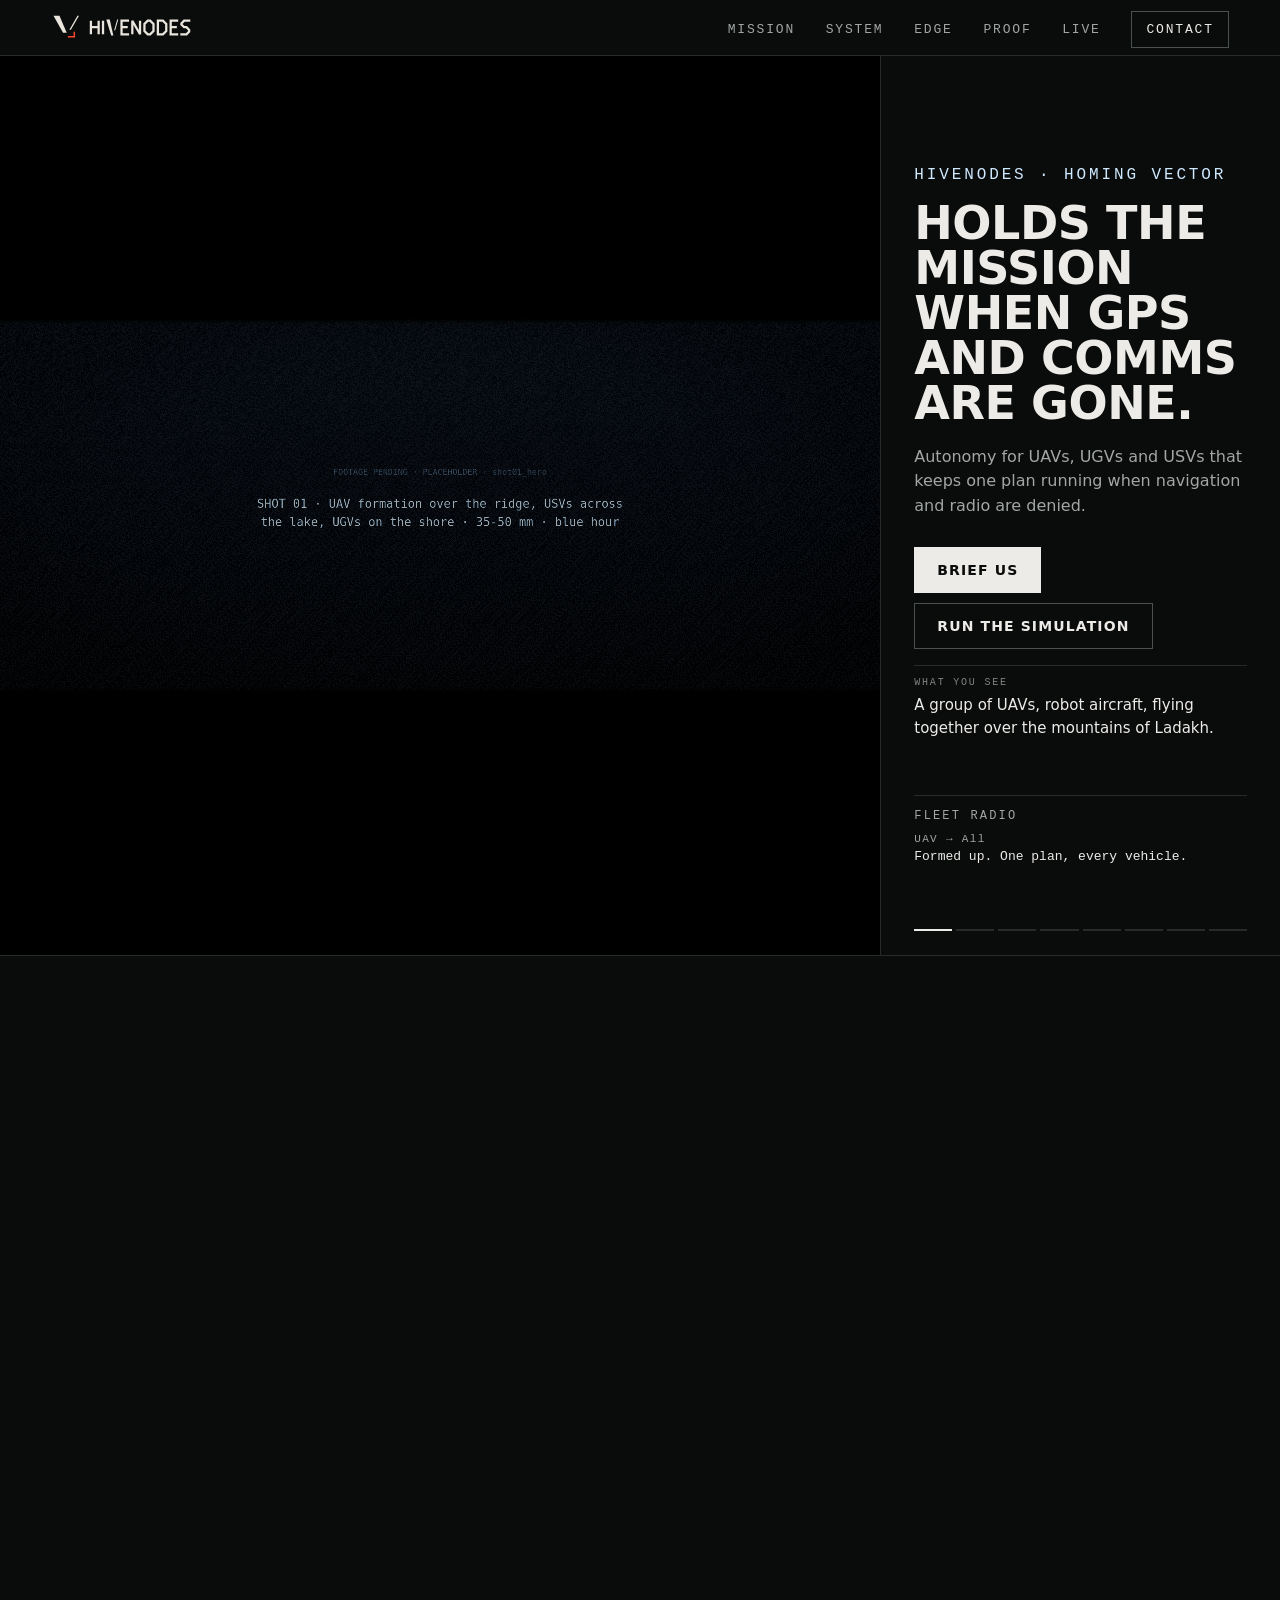
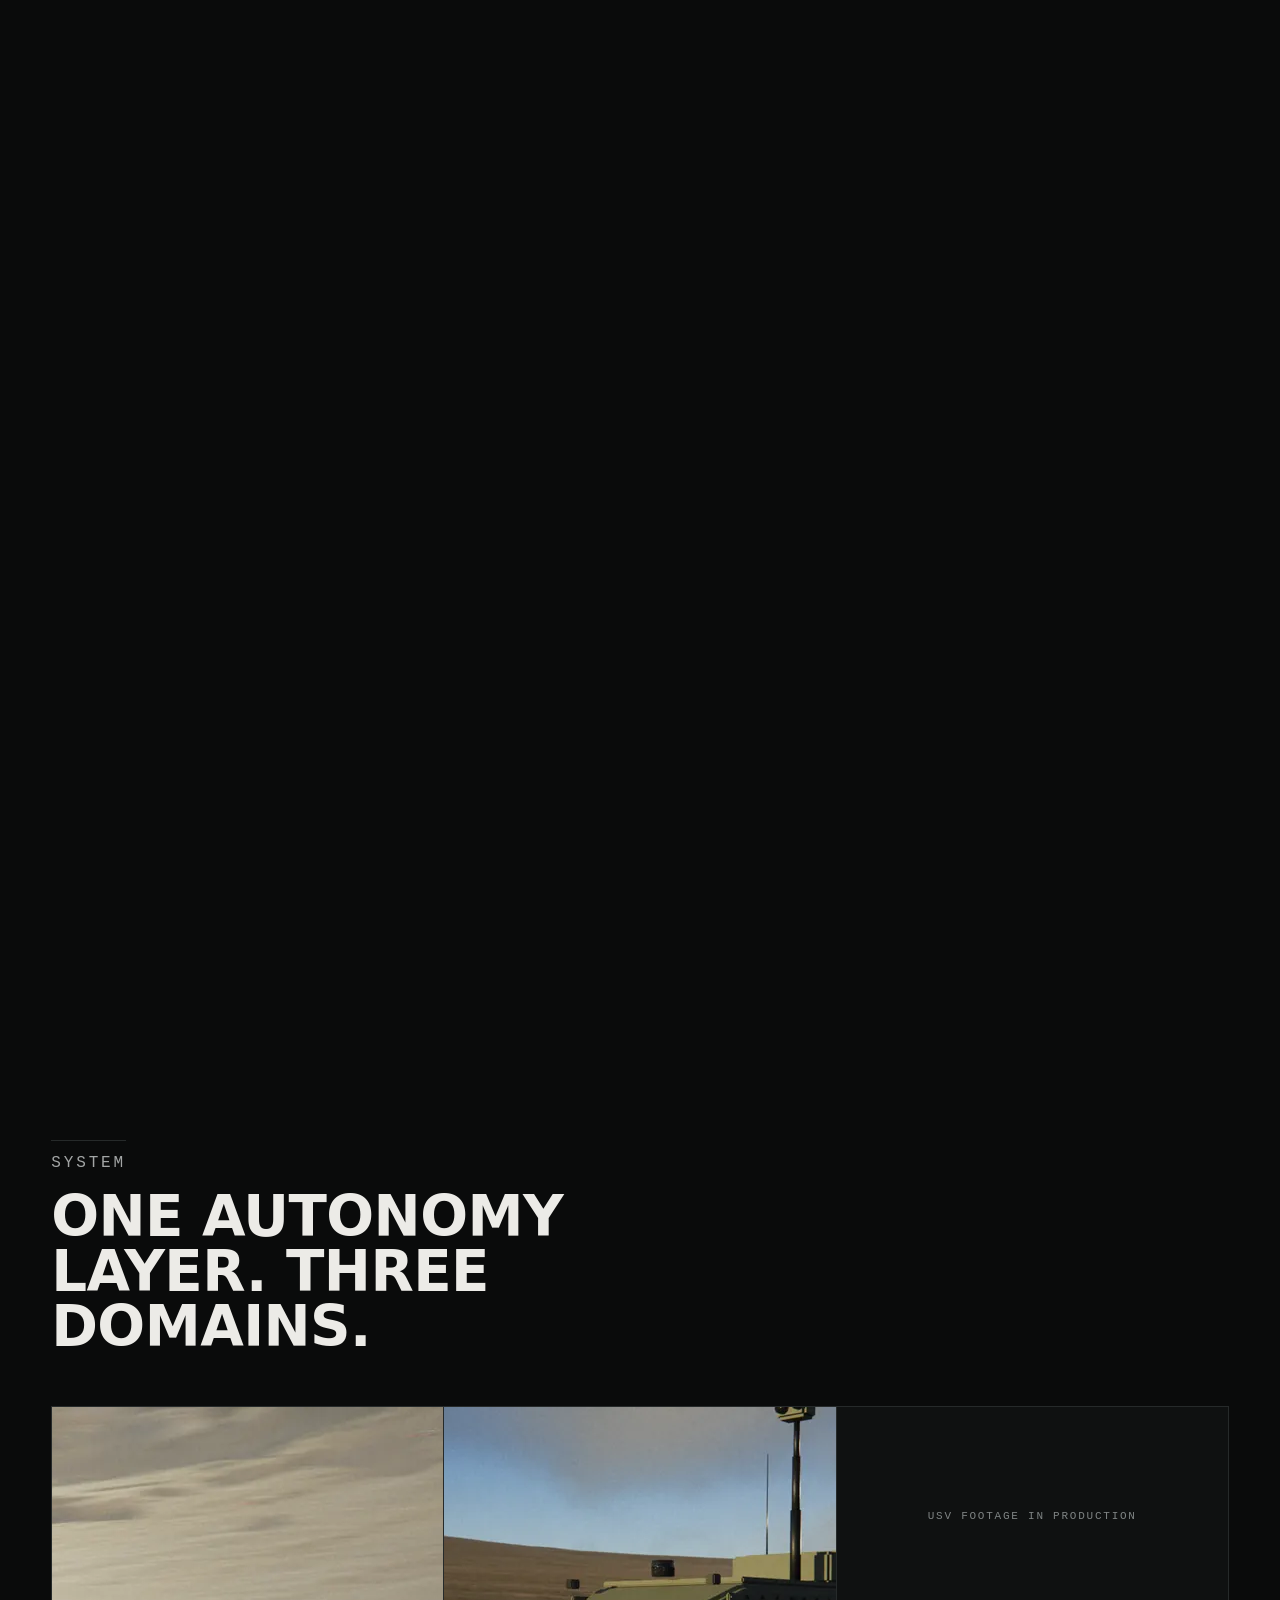
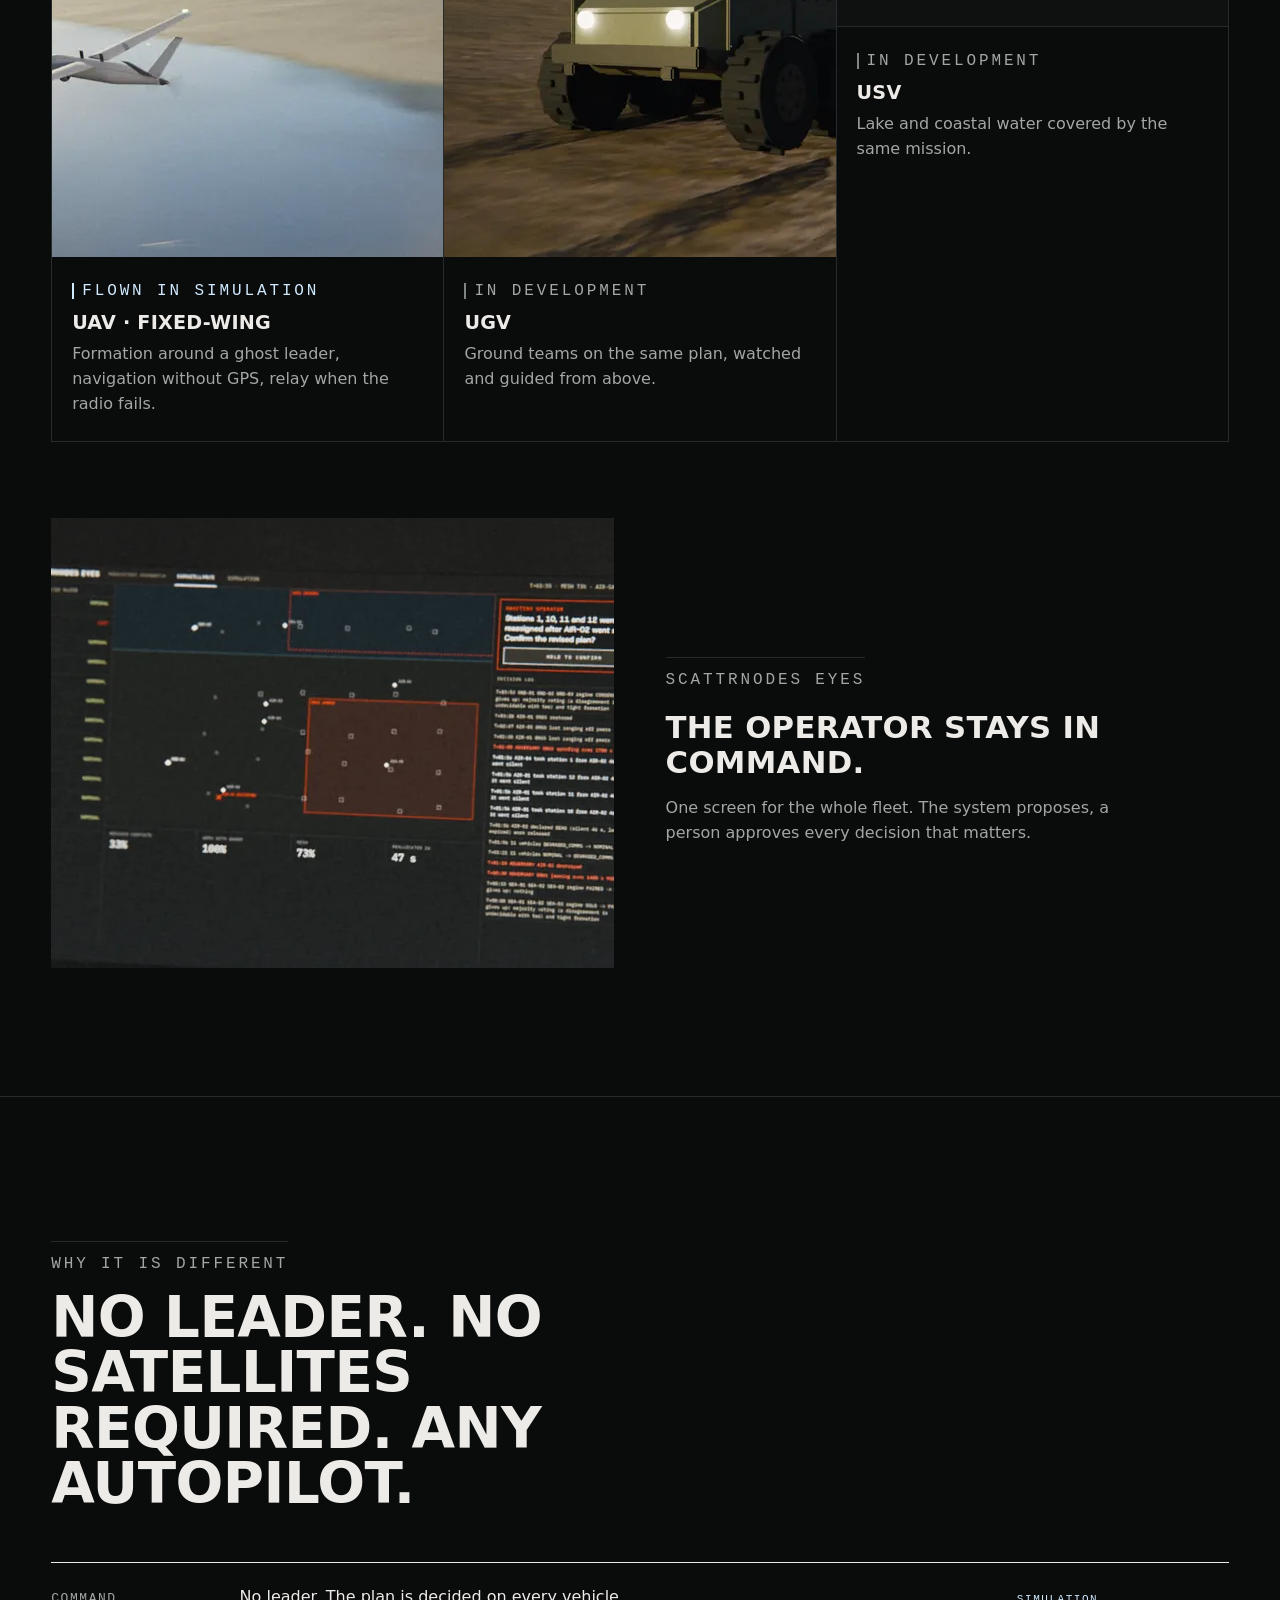
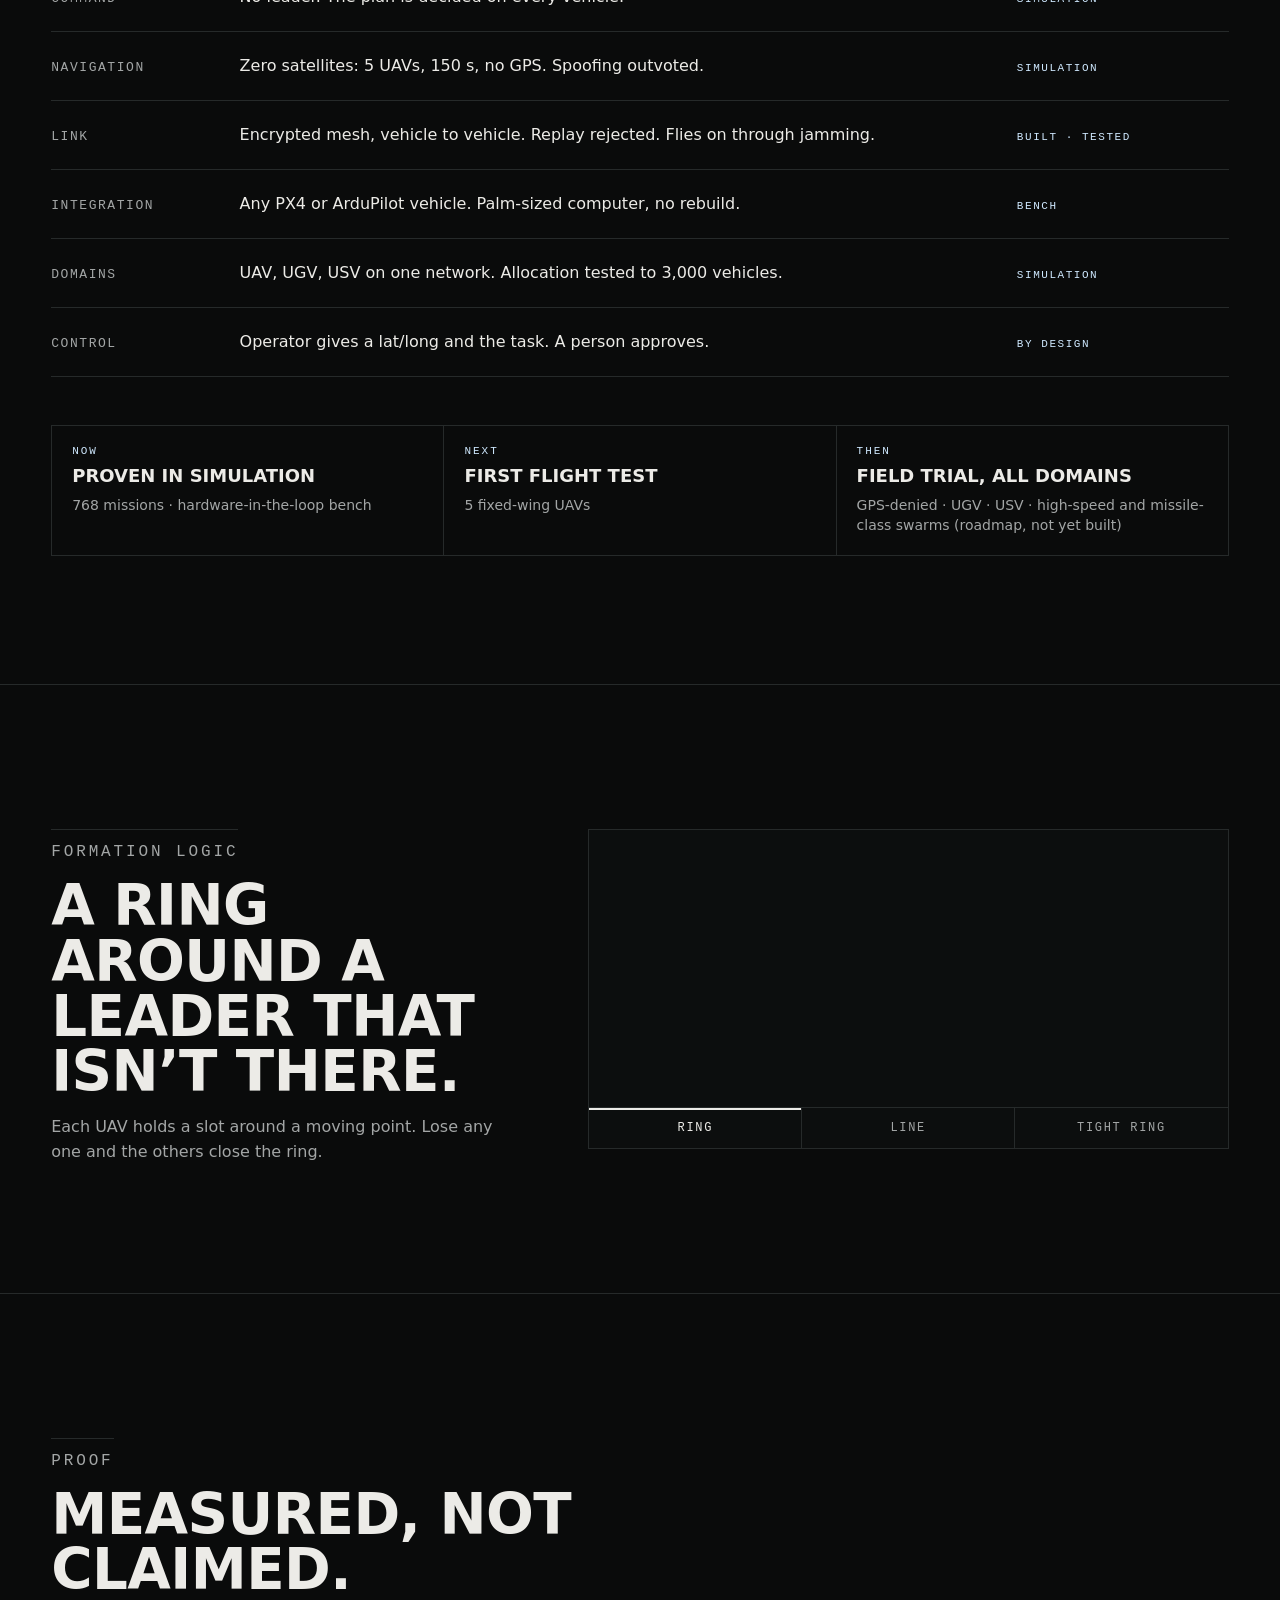
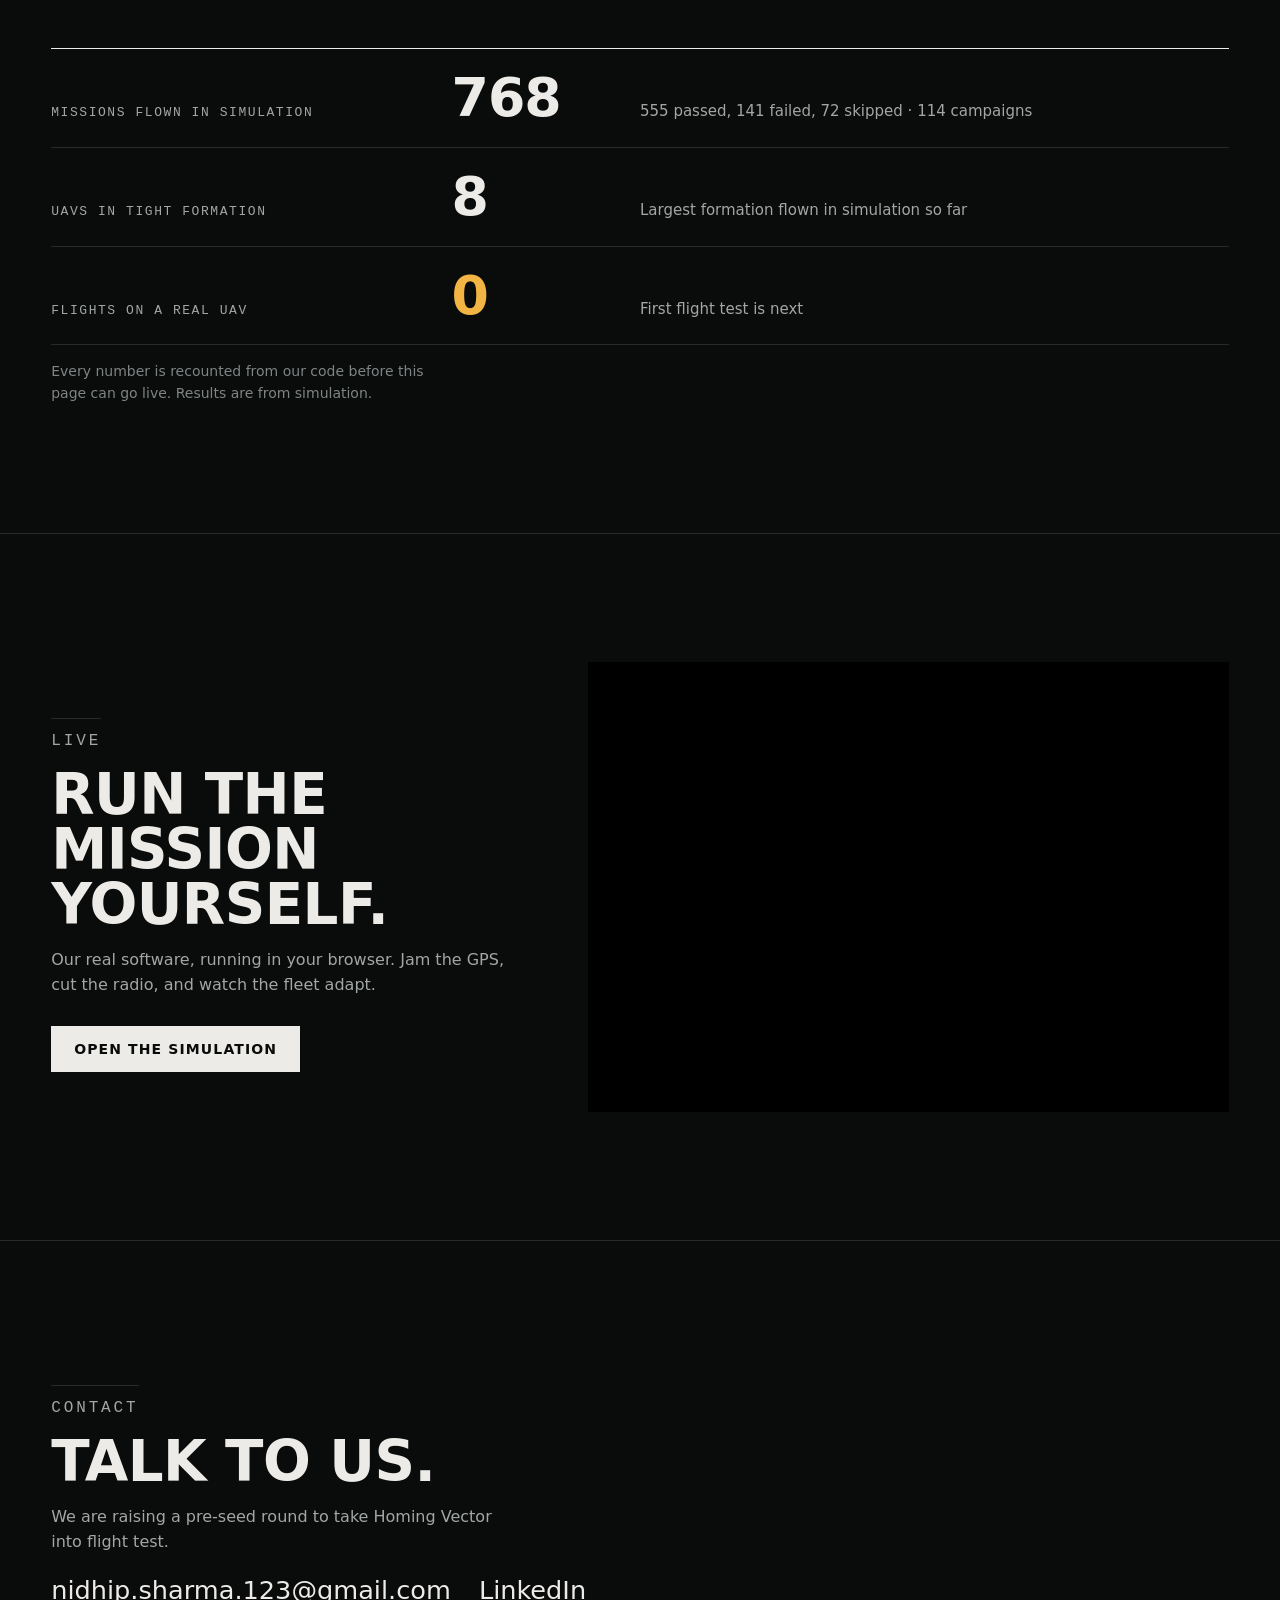
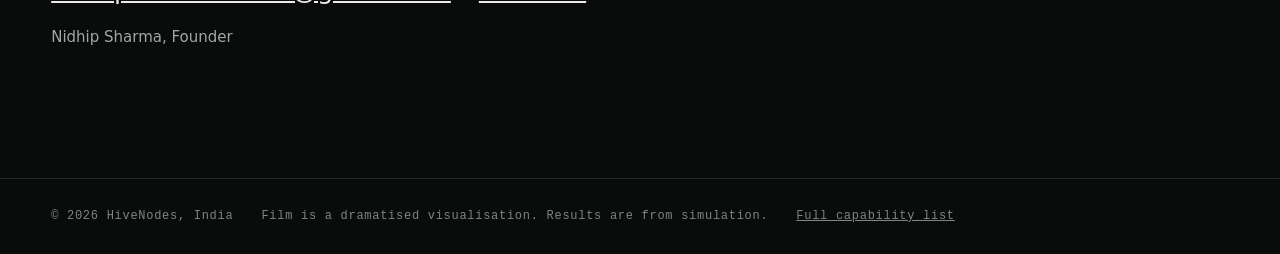
==== commit b67f0001: "Cinema engine (branch): manifest-driven WebGL2 film pipeline (2.39 letterbox, grain, CA, anamorphic " ====
--- a/index.html
+++ b/index.html
@@ -49,17 +49,7 @@
 <section class="brief" id="mission" aria-labelledby="h1">
   <div class="pin">
     <figure class="film" id="film">
-      <video class="fv front" id="filmv" muted playsinline preload="none" poster="media/hero-poster.jpg" aria-hidden="true" tabindex="-1">
-        <source src="media/hero-film-av1.mp4" type='video/mp4; codecs="av01.0.08M.10"'>
-        <source src="media/hero-film.webm" type="video/webm">
-        <source src="media/hero-film.mp4" type="video/mp4">
-      </video>
-      <video class="fv" id="filmv2" muted playsinline preload="none" aria-hidden="true" tabindex="-1">
-        <source src="media/hero-film-av1.mp4" type='video/mp4; codecs="av01.0.08M.10"'>
-        <source src="media/hero-film.webm" type="video/webm">
-        <source src="media/hero-film.mp4" type="video/mp4">
-      </video>
-      <canvas id="film-cv" role="img" aria-label="Rendered film of a simulated mission over Pangong Tso, Ladakh: UAVs, UGVs and USVs pass messages along thin network links."></canvas>
+      <canvas id="film-gl" role="img" aria-label="The mission film for the current chapter (a dramatised visualisation). Until a shot's footage is delivered, a slate names the shot."></canvas>
     </figure>
     <aside class="panel">
       <div class="chs">
@@ -195,7 +185,7 @@
 
 <footer class="foot">
   <span>&copy; 2026 HiveNodes, India</span>
-  <span>Film is rendered from simulation. Results are from simulation.</span>
+  <span>Film is a dramatised visualisation. Results are from simulation.</span>
   <a href="capabilities/">Full capability list</a>
 </footer>
 </body>
--- a/css/lean.css
+++ b/css/lean.css
@@ -35,7 +35,7 @@
 
 /* the mission briefing: film pinned beside the panel; the section is tall so scrolling steps through 8 chapters */
 .brief{height:calc(100svh * 4.6)}
-.pin{position:sticky;top:0;height:100svh;display:grid;grid-template-columns:minmax(0,1.6fr) minmax(340px,1fr);border-bottom:1px solid var(--line)}
+.pin{position:sticky;top:0;height:100svh;display:grid;grid-template-columns:minmax(0,2.2fr) minmax(340px,1fr);border-bottom:1px solid var(--line)}
 .film{position:relative;overflow:hidden;background:#000 url(../media/hero-poster.jpg) center/cover}
 .film video,.film canvas{position:absolute;inset:0;width:100%;height:100%}
 .film video{object-fit:cover;opacity:0;transition:opacity .45s ease}
@@ -137,3 +137,17 @@
 .ch .see{margin-top:16px;padding-top:12px;border-top:1px solid var(--line);color:var(--fg);font-size:15px;max-width:40ch}
 .ch .see span{display:block;font:500 10px/1 var(--mono);letter-spacing:.18em;text-transform:uppercase;color:var(--g2);margin-bottom:6px}
 @media (max-width:900px){.ch .see{margin-top:8px;padding-top:8px;font-size:14px}}
+
+/* landscape phones (short screens): film and panel side by side, compact type, panel clipped to the screen */
+@media (max-height:520px) and (orientation:landscape){
+  .brief{height:calc(100svh * 6)}
+  .pin{grid-template-columns:minmax(0,1.25fr) minmax(0,1fr);grid-template-rows:none}
+  .panel{border-top:0;border-left:1px solid var(--line);padding:10px 14px;overflow:hidden;grid-template-rows:1fr auto}
+  .ch .tc{margin-bottom:6px}.ch h1,.ch h2{font-size:clamp(18px,4.2vh,26px)}.ch p{font-size:13px;margin-top:6px;max-width:none}
+  .ch .see,.radio{display:none}.ch .go{margin-top:8px}.ch .go .btn{padding:9px 12px;font-size:12px}
+  .task{margin-top:8px;gap:5px}.tk-in{font-size:13px;padding:7px}.tk-type button{padding:7px 4px;font-size:10px}
+  .steps{margin-top:6px}
+}
+
+#film-gl{position:absolute;inset:0;width:100%;height:100%;display:block;background:#000}
+.film{background:#000}
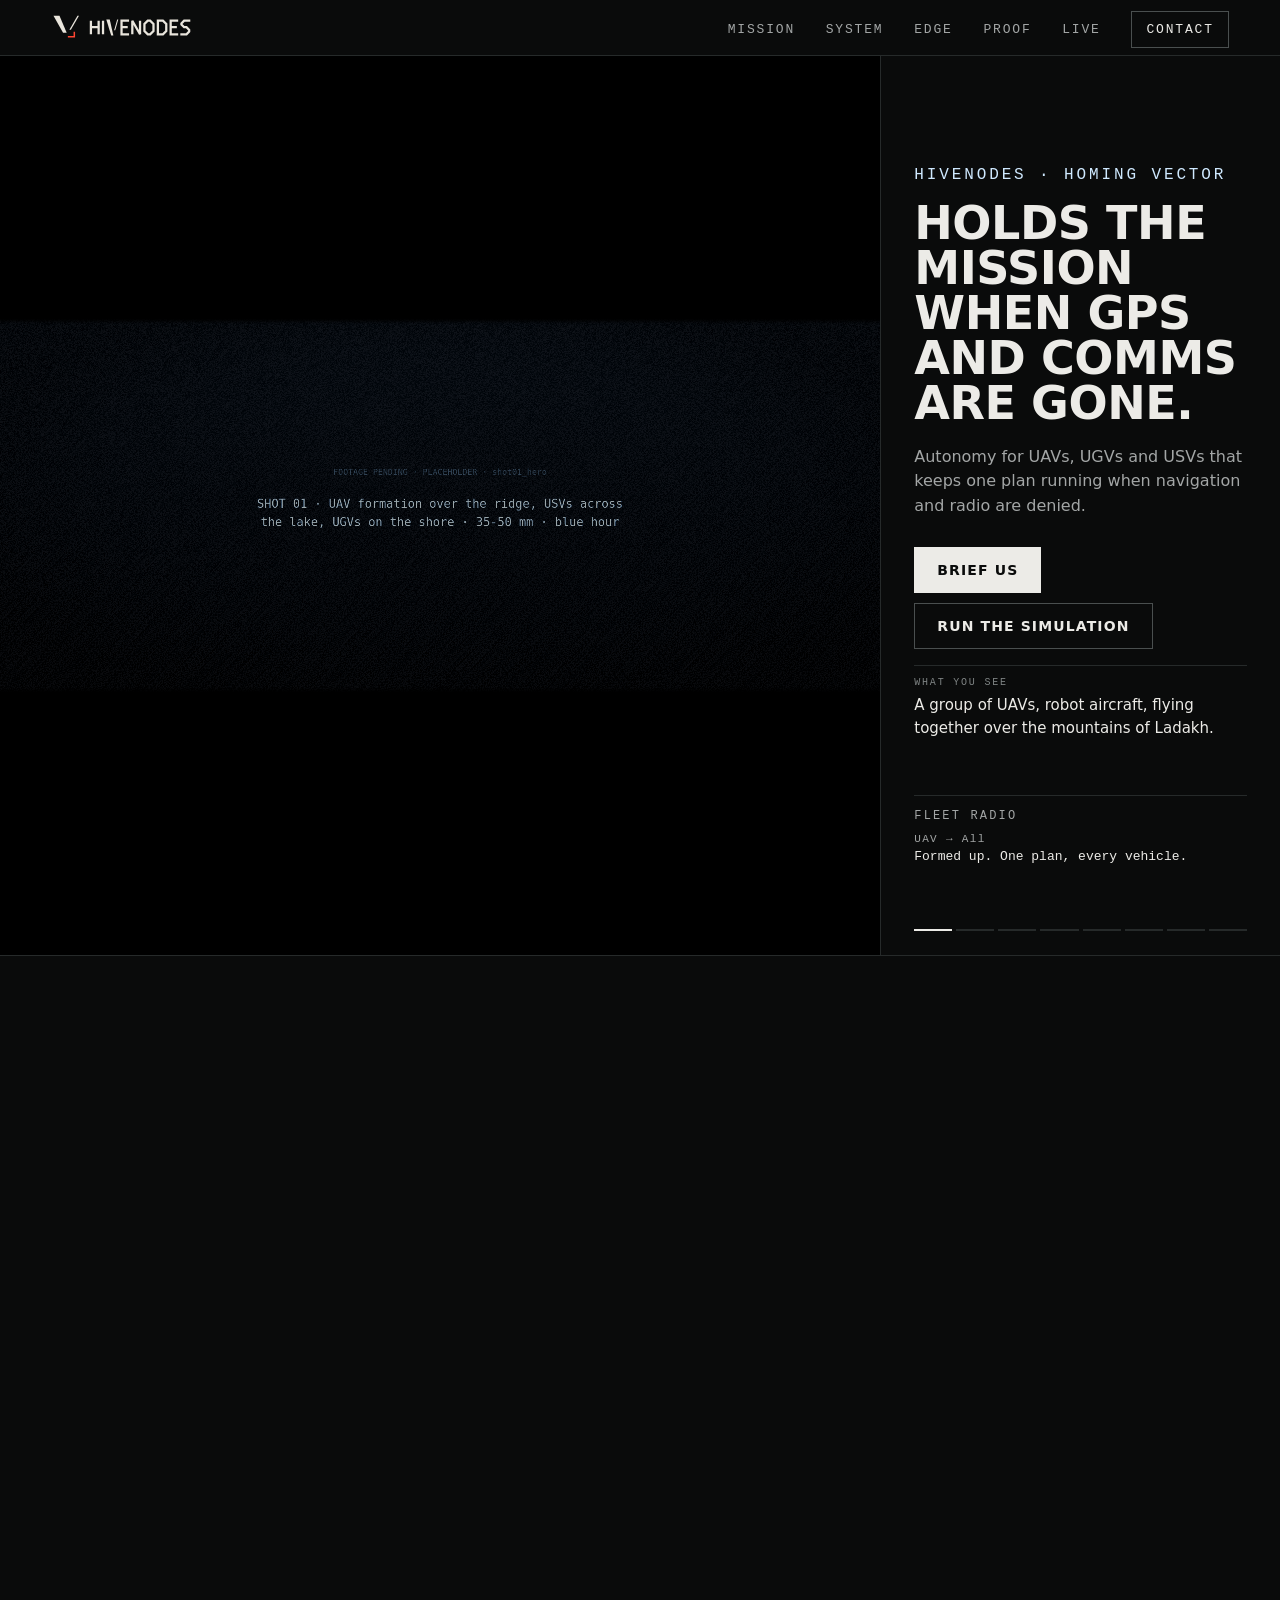
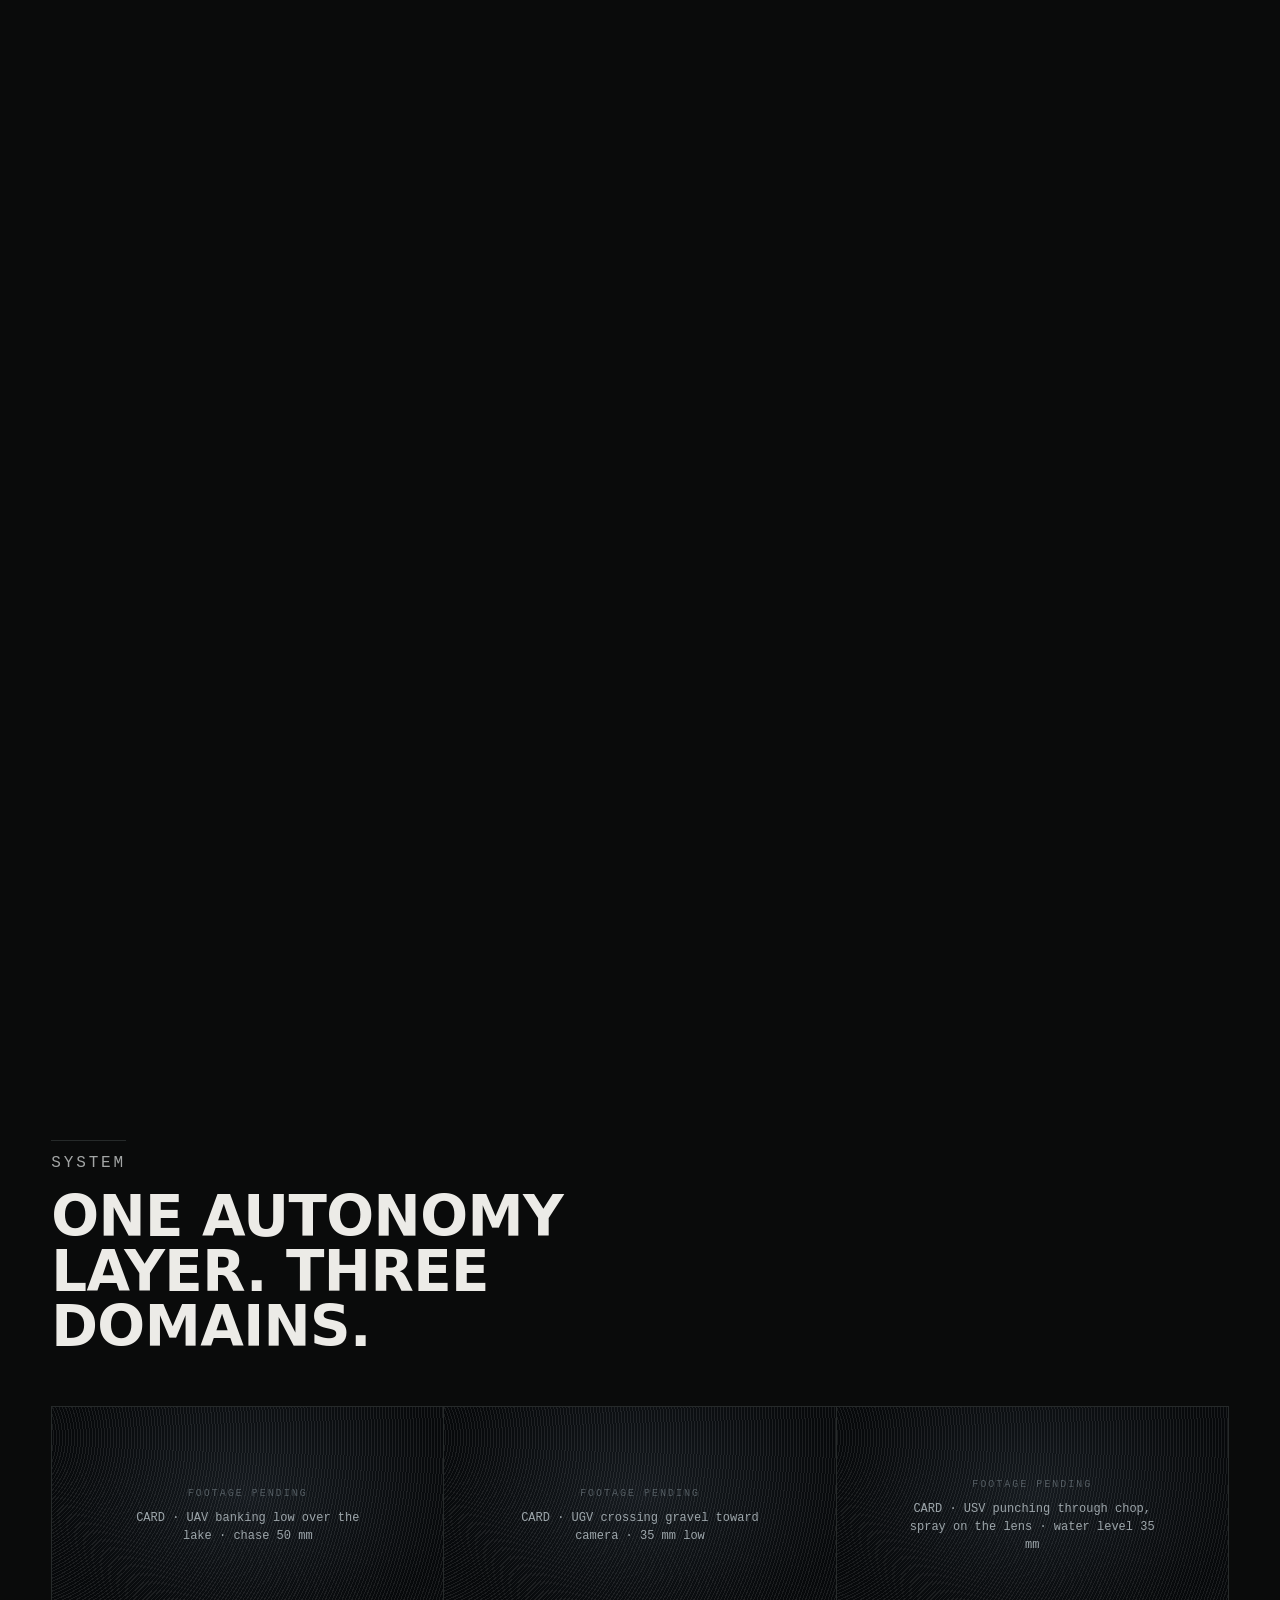
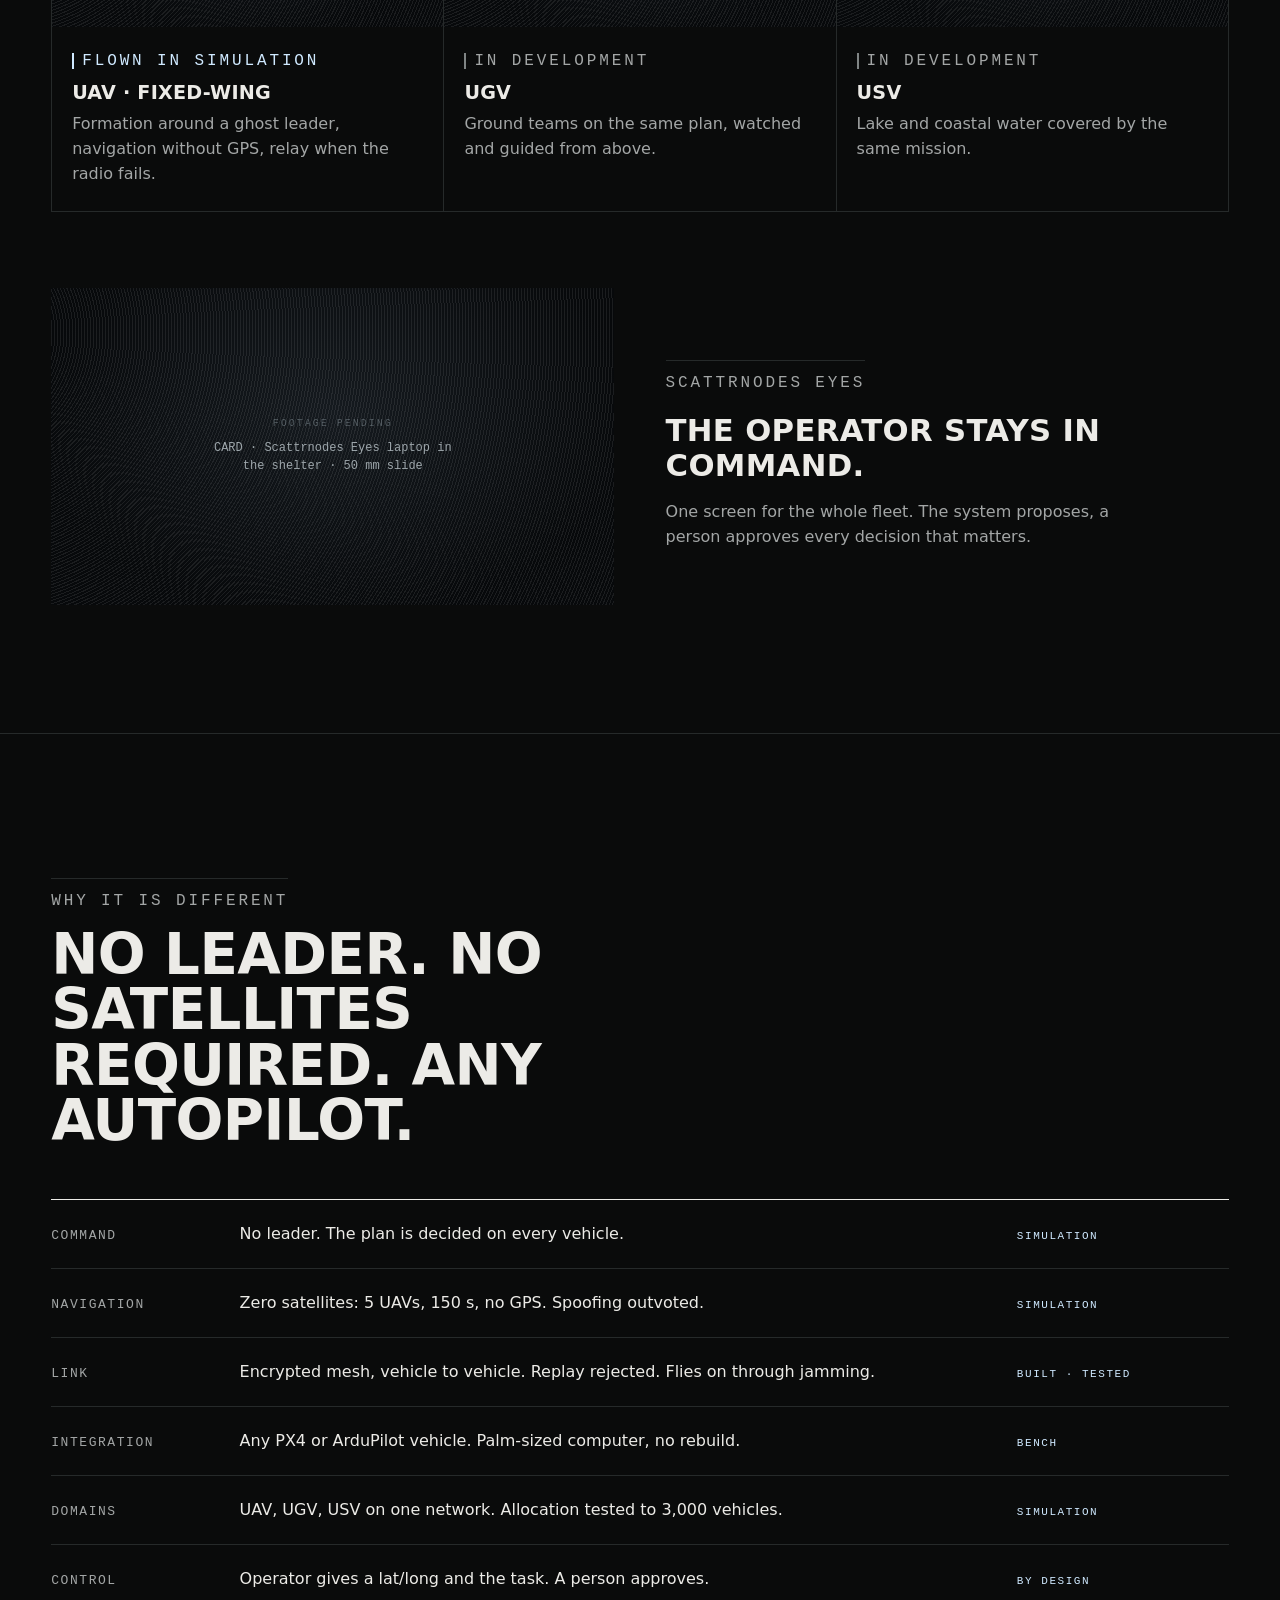
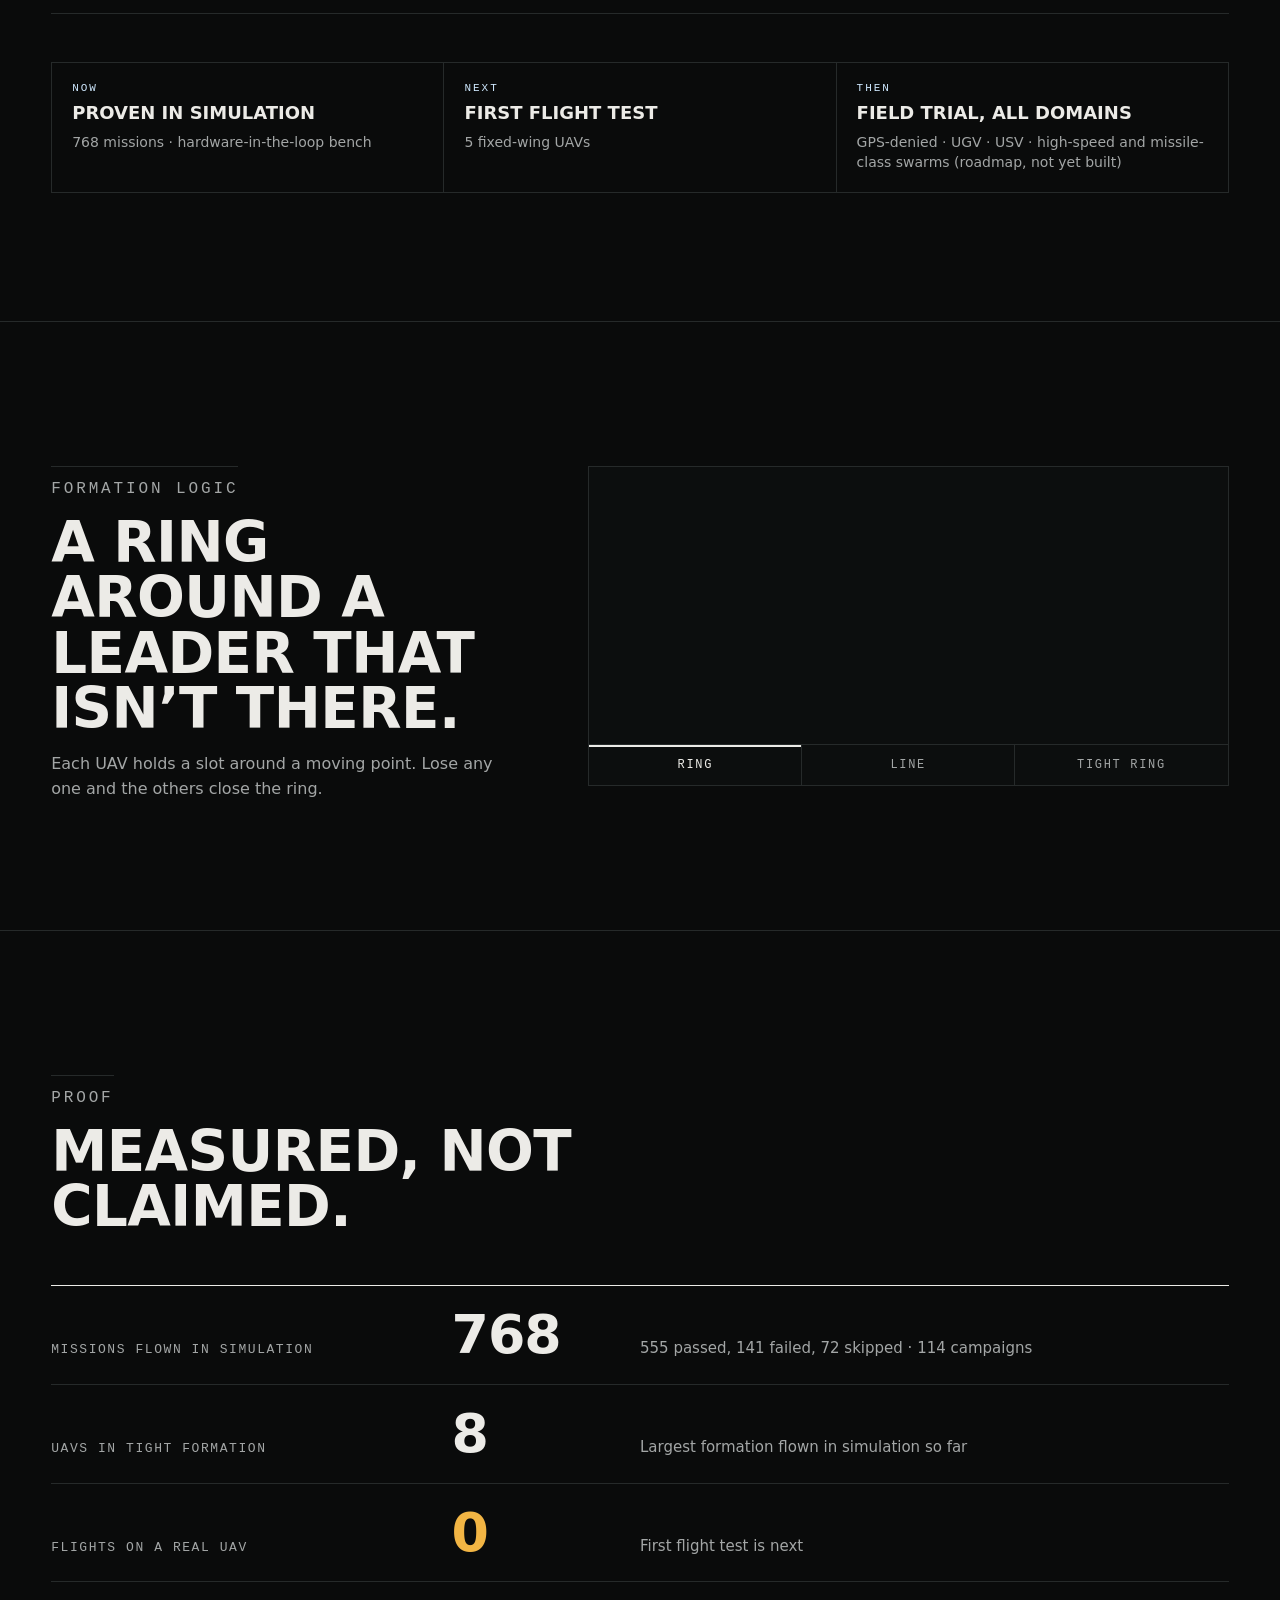
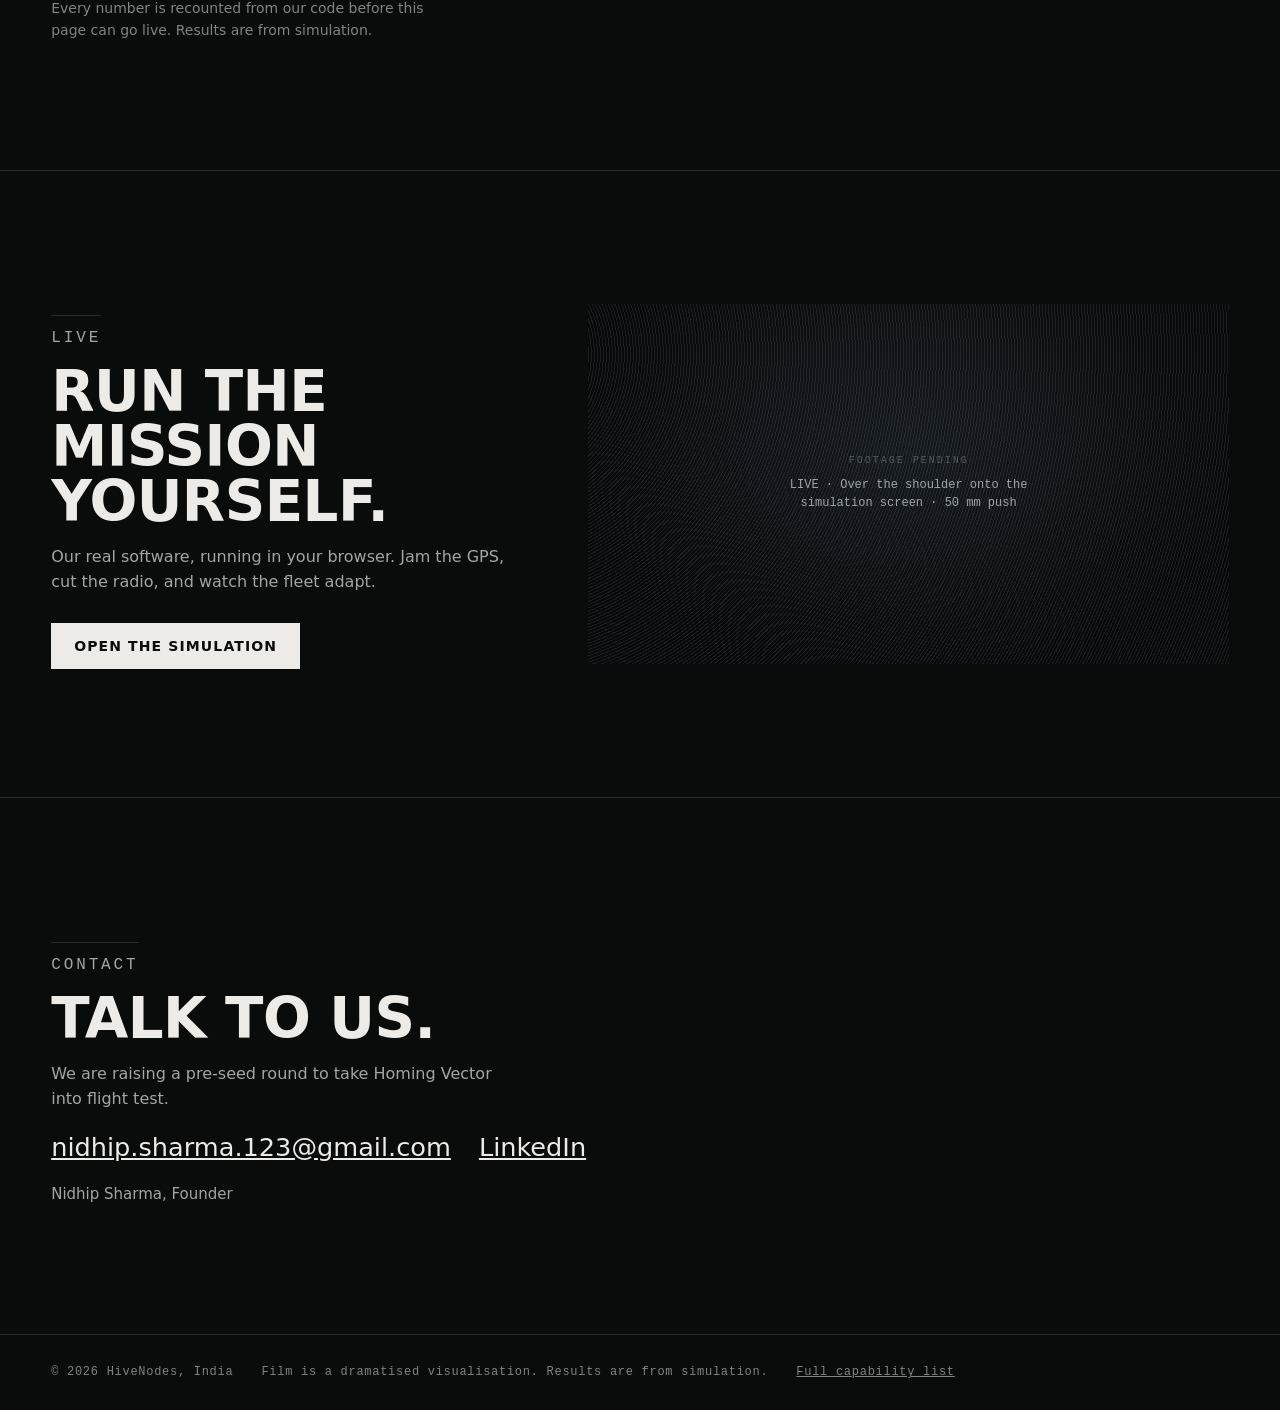
==== commit bbe0538d: "Cinema (branch): System cards (UAV, UGV, USV, Eyes) and the live teaser are manifest-driven shot slo" ====
--- a/index.html
+++ b/index.html
@@ -30,7 +30,6 @@
 <link rel="icon" href="brand/favicon-32.png" sizes="32x32" type="image/png">
 <link rel="apple-touch-icon" sizes="180x180" href="brand/apple-touch-icon-180.png">
 <link rel="preload" href="fonts/HostGrotesk-latin.woff2" as="font" type="font/woff2" crossorigin>
-<link rel="preload" as="image" href="media/hero-poster.jpg">
 <link rel="stylesheet" href="css/lean.css">
 <script type="module" src="js/lean.js"></script>
 </head>
@@ -89,15 +88,15 @@
     <p class="kick">System</p>
     <h2 id="sy">One autonomy layer. Three domains.</h2>
     <ul class="cards">
-      <li><div class="ph"><img src="media/cine/c0812_800.webp" srcset="media/cine/c0812_800.webp 800w, media/cine/c0812_1600.webp 1600w" sizes="(max-width:900px) 100vw, 33vw" alt="A fixed-wing UAV banks low over a mountain lake, seen from a chase aircraft." width="800" height="450" loading="lazy"></div>
+      <li><div class="ph shot" data-shot="card_uav" role="img" aria-label="UAV banking low over the lake"></div>
         <p class="tag ok">Flown in simulation</p><h3>UAV · fixed-wing</h3><p>Formation around a ghost leader, navigation without GPS, relay when the radio fails.</p></li>
-      <li><div class="ph"><img src="media/cine/ugv_close_800.webp" srcset="media/cine/ugv_close_800.webp 800w, media/cine/ugv_close_1600.webp 1600w" sizes="(max-width:900px) 100vw, 33vw" alt="A six-wheeled UGV with a sensor mast drives across the gravel shore of a high-altitude lake, headlights on." width="800" height="450" loading="lazy"></div>
+      <li><div class="ph shot" data-shot="card_ugv" role="img" aria-label="UGV crossing gravel on the shore"></div>
         <p class="tag">In development</p><h3>UGV</h3><p>Ground teams on the same plan, watched and guided from above.</p></li>
-      <li><div class="ph none" aria-hidden="true"><span>USV footage in production</span></div>
+      <li><div class="ph shot" data-shot="card_usv" role="img" aria-label="USV running through chop on the lake"></div>
         <p class="tag">In development</p><h3>USV</h3><p>Lake and coastal water covered by the same mission.</p></li>
     </ul>
     <div class="eyes">
-      <div class="ph"><img src="media/cine/eyes_800.webp" srcset="media/cine/eyes_800.webp 800w, media/cine/eyes_1600.webp 1600w" sizes="(max-width:900px) 100vw, 50vw" alt="The Scattrnodes Eyes ground station on a laptop in a dark shelter, showing the fleet and a plan awaiting approval." width="800" height="450" loading="lazy"></div>
+      <div class="ph shot" data-shot="card_eyes" role="img" aria-label="The Scattrnodes Eyes ground station in the field shelter"></div>
       <div><p class="kick">Scattrnodes Eyes</p><h3>The operator stays in command.</h3><p>One screen for the whole fleet. The system proposes, a person approves every decision that matters.</p></div>
     </div>
   </div>
@@ -168,7 +167,7 @@
       <p>Our real software, running in your browser. Jam the GPS, cut the radio, and watch the fleet adapt.</p>
       <a class="btn" href="simulation/">Open the simulation</a>
     </div>
-    <a class="ph" href="simulation/" tabindex="-1" aria-hidden="true"><img src="media/cine/c0613_800.webp" srcset="media/cine/c0613_800.webp 800w, media/cine/c0613_1600.webp 1600w" sizes="(max-width:900px) 100vw, 55vw" alt="" width="800" height="450" loading="lazy"></a>
+    <a class="ph shot" href="simulation/" tabindex="-1" aria-hidden="true" data-shot="live_teaser"></a>
   </div>
 </section>
 
--- a/css/lean.css
+++ b/css/lean.css
@@ -151,3 +151,14 @@
 
 #film-gl{position:absolute;inset:0;width:100%;height:100%;display:block;background:#000}
 .film{background:#000}
+/* shot slots: real loops when delivered, slates until then */
+.ph.shot{aspect-ratio:16/9;position:relative;display:block;background:#07090b}
+.ph.shot video{position:absolute;inset:0;width:100%;height:100%;object-fit:cover;filter:contrast(1.04) saturate(.92)}
+.slate{position:absolute;inset:0;display:grid;place-content:center;gap:10px;padding:18px;text-align:center;
+  background:radial-gradient(ellipse at 50% 40%,#151a1f,#07090b 75%);overflow:hidden}
+.slate::after{content:"";position:absolute;inset:-50%;opacity:.16;pointer-events:none;
+  background-image:repeating-radial-gradient(circle at 17% 32%,rgba(255,255,255,.5) 0 1px,transparent 1px 3px);animation:grain 1s steps(6) infinite}
+@keyframes grain{to{transform:translate(3%,-2%)}}
+.slate span{font:500 10px/1 var(--mono);letter-spacing:.2em;text-transform:uppercase;color:#4d565c}
+.slate p{font:400 12px/1.5 var(--mono)!important;color:#9aa3a8!important;margin:0 auto!important;max-width:34ch!important}
+@media (prefers-reduced-motion:reduce){.slate::after{animation:none}}
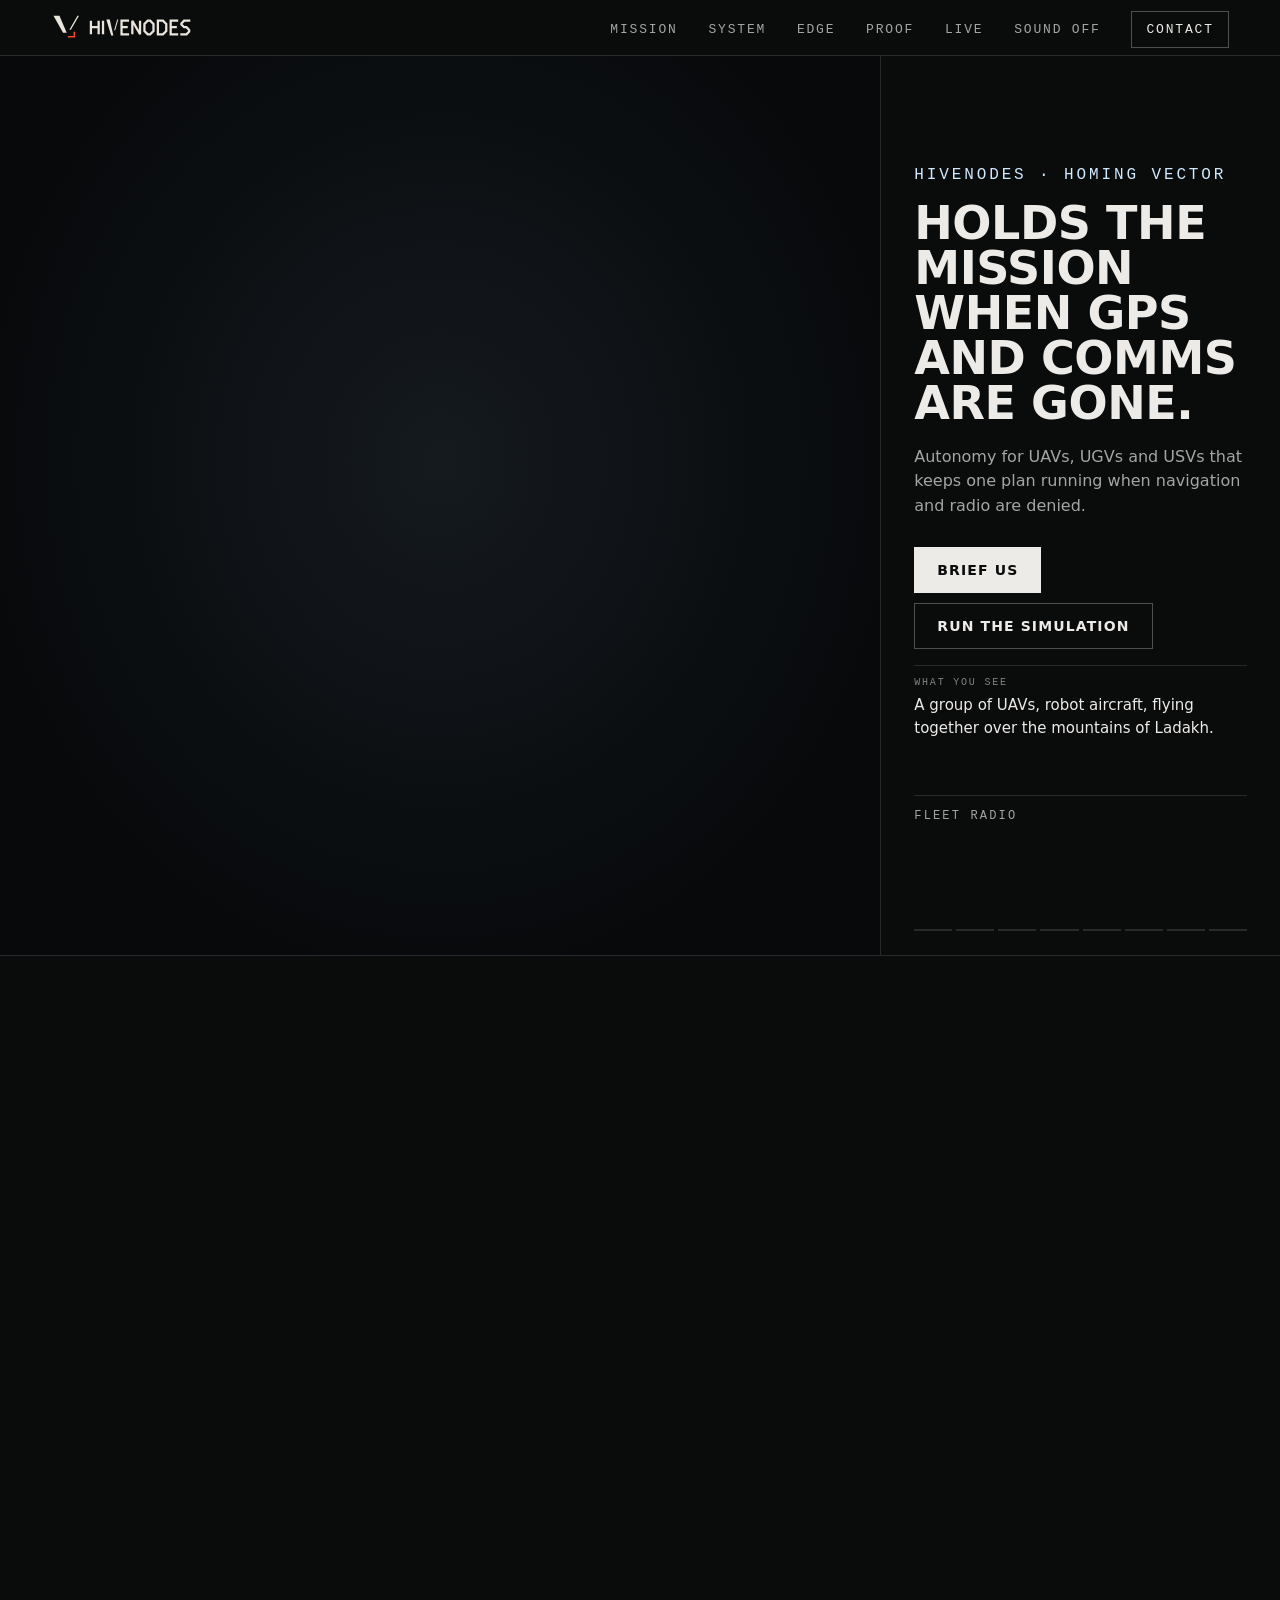
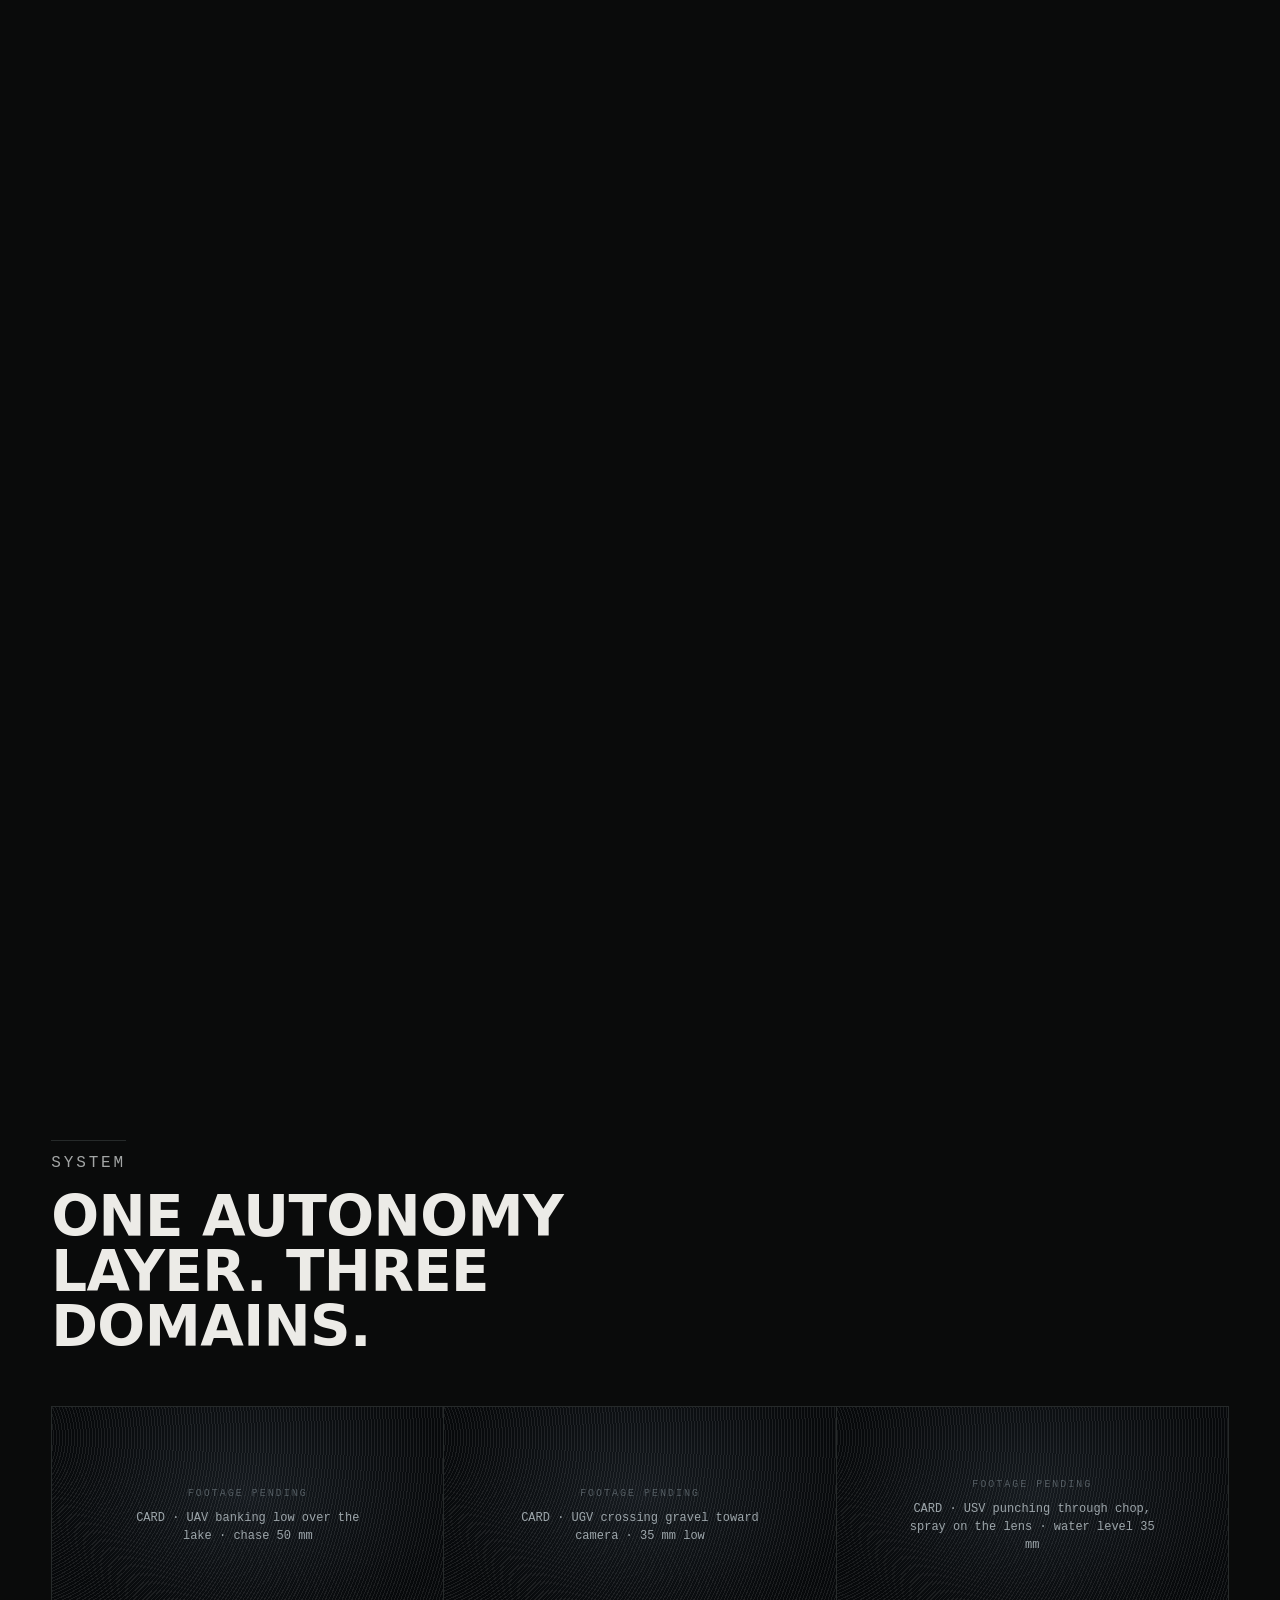
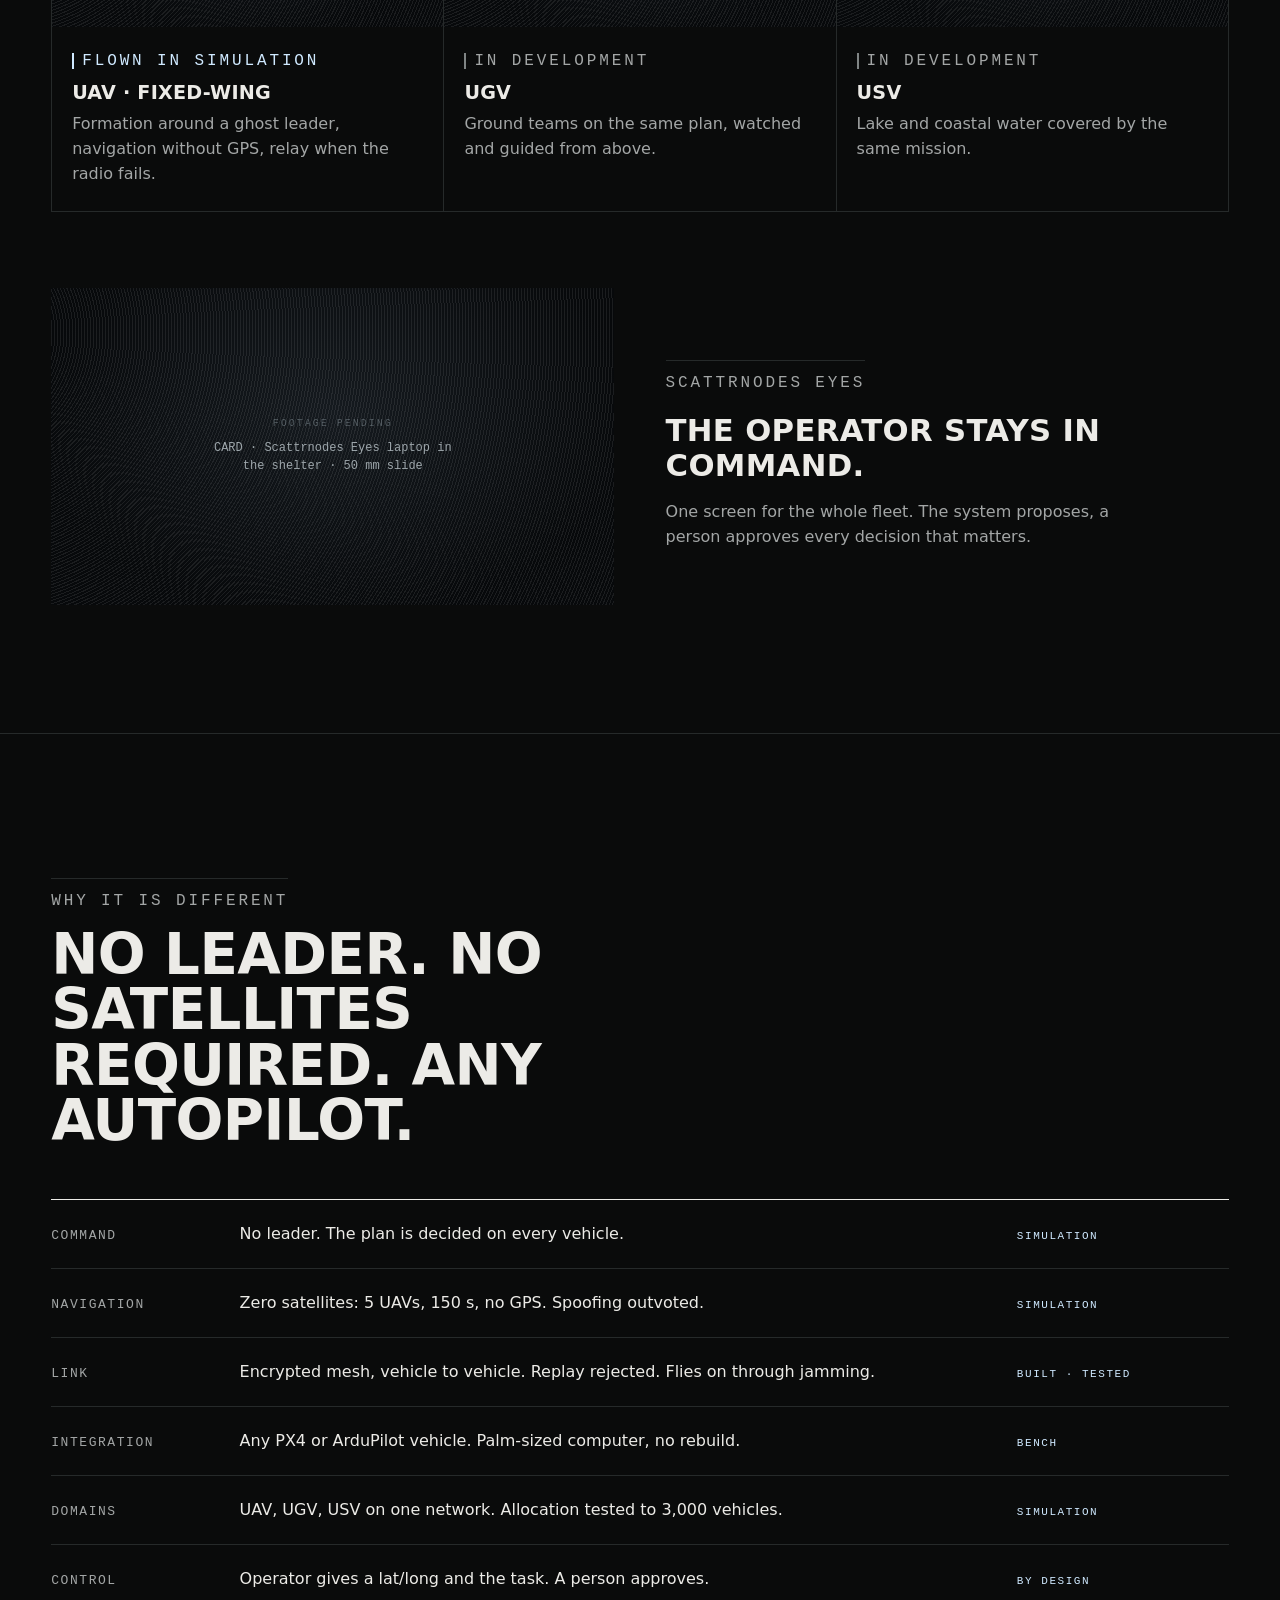
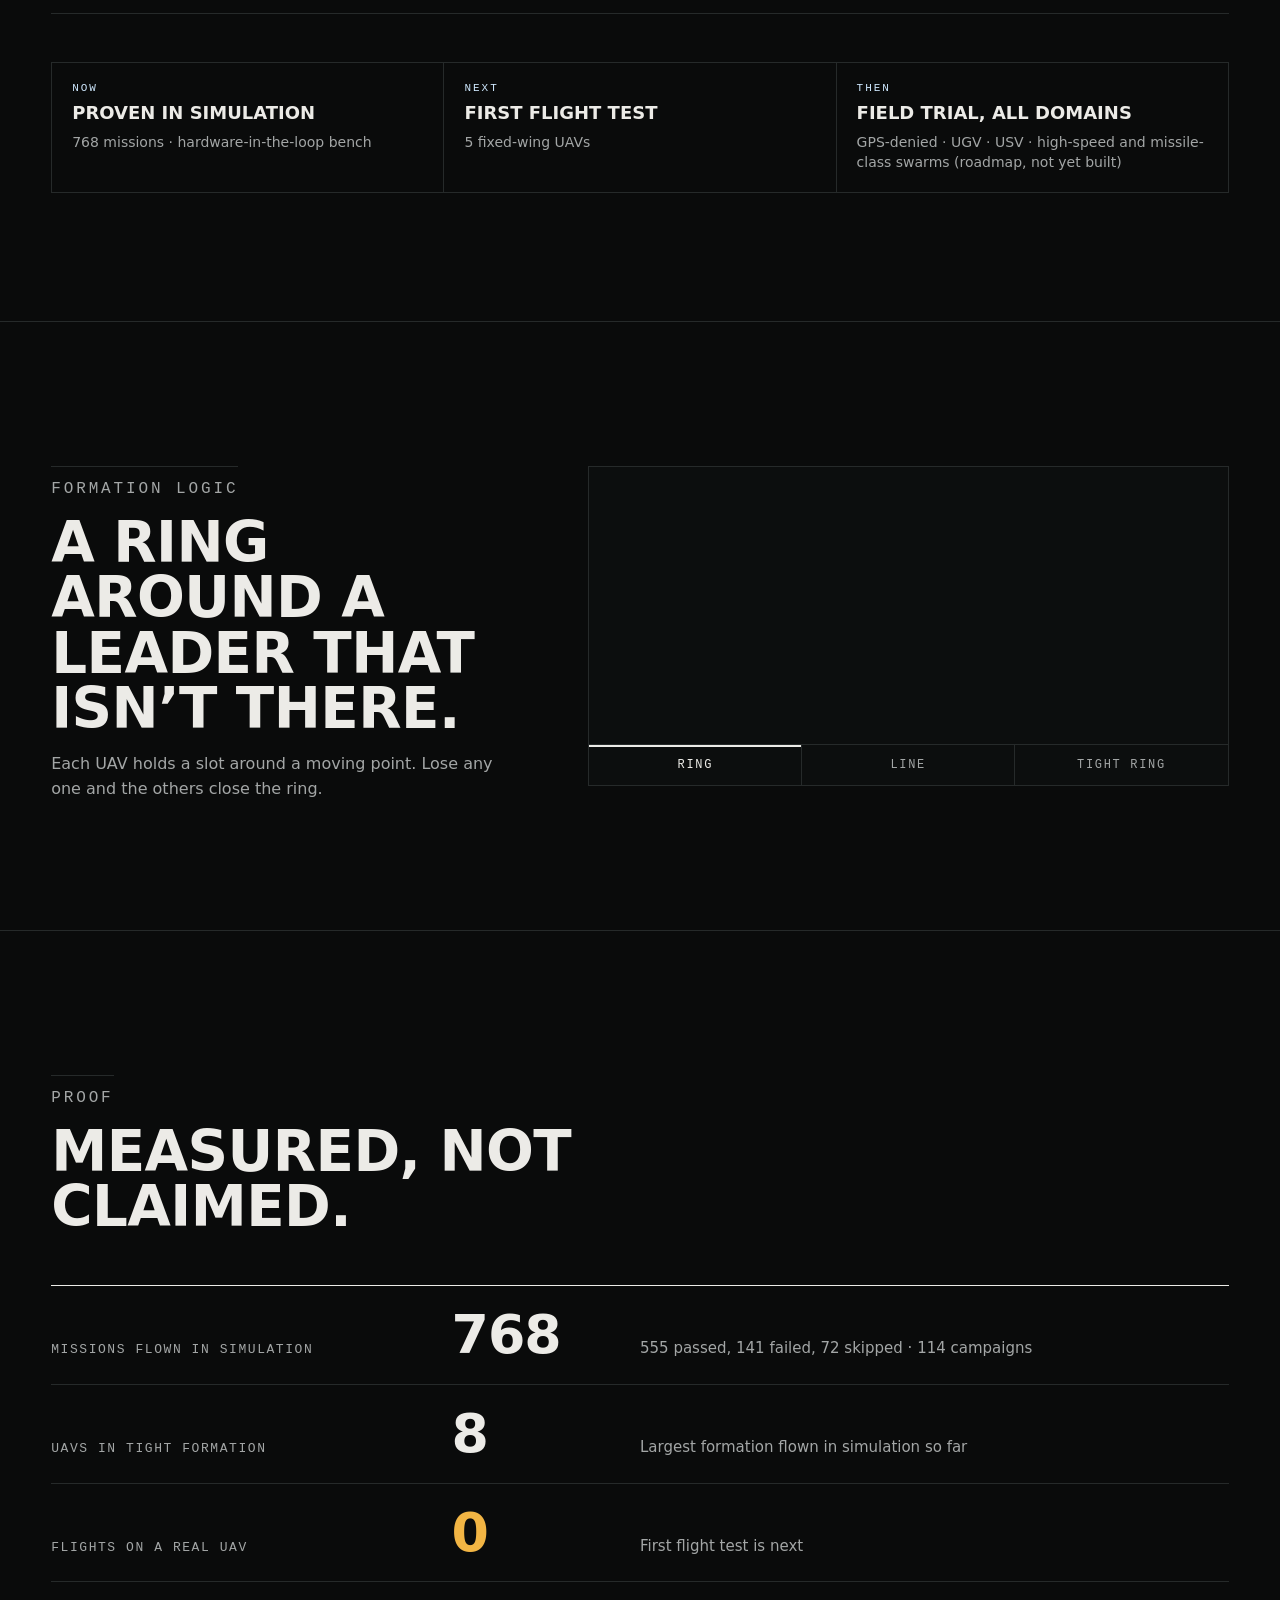
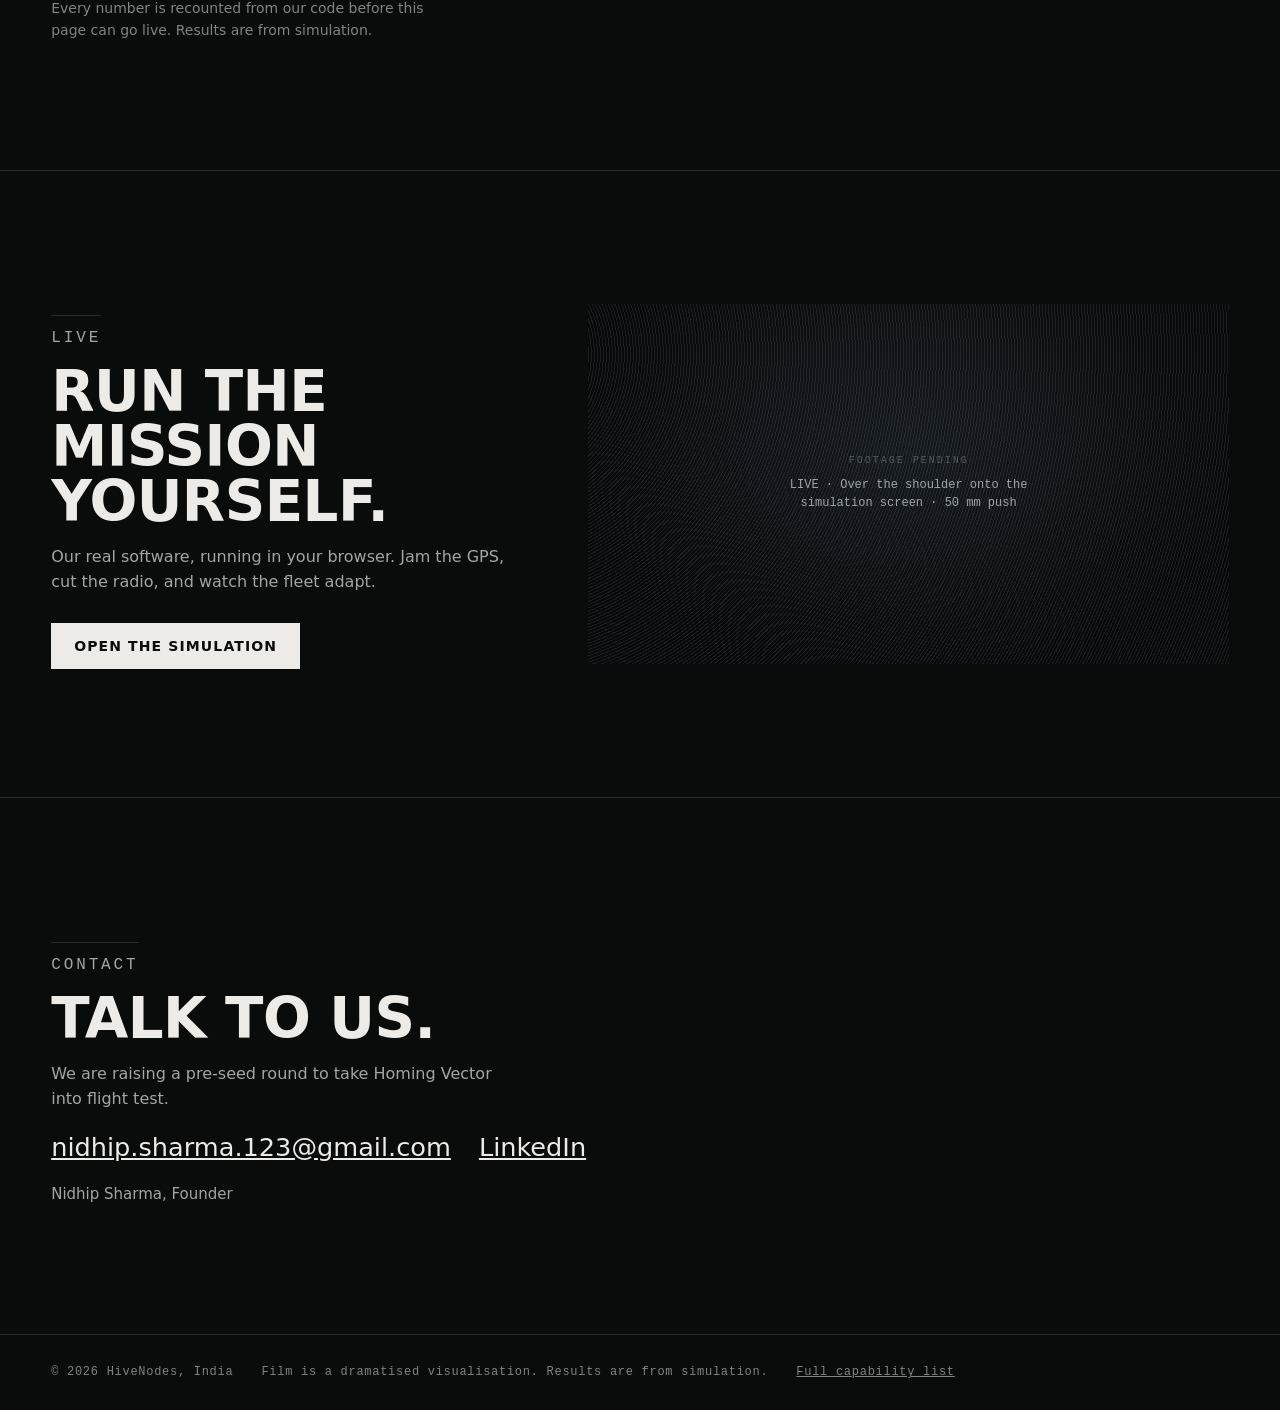
==== commit fa2ef588: "Cinema (branch): opt-in synthesised sound (wind, distant turbojet, water lap, radio click per chapte" ====
--- a/index.html
+++ b/index.html
@@ -38,7 +38,7 @@
 <header class="top" id="top">
   <a class="brand" href="#top" aria-label="HiveNodes, back to top"><img src="brand/logo-primary.svg" alt="" width="150" height="20"></a>
   <nav aria-label="Main"><ul>
-    <li><a href="#mission">Mission</a></li><li><a href="#system">System</a></li><li><a href="#edge">Edge</a></li><li><a href="#evidence">Proof</a></li><li><a href="#live">Live</a></li><li><a class="cta" href="#contact">Contact</a></li>
+    <li><a href="#mission">Mission</a></li><li><a href="#system">System</a></li><li><a href="#edge">Edge</a></li><li><a href="#evidence">Proof</a></li><li><a href="#live">Live</a></li><li><button type="button" class="snd" id="snd" aria-pressed="false">Sound off</button></li><li><a class="cta" href="#contact">Contact</a></li>
   </ul></nav>
 </header>
 
--- a/css/lean.css
+++ b/css/lean.css
@@ -162,3 +162,8 @@
 .slate span{font:500 10px/1 var(--mono);letter-spacing:.2em;text-transform:uppercase;color:#4d565c}
 .slate p{font:400 12px/1.5 var(--mono)!important;color:#9aa3a8!important;margin:0 auto!important;max-width:34ch!important}
 @media (prefers-reduced-motion:reduce){.slate::after{animation:none}}
+.snd{background:transparent;border:0;font:500 13px/1 var(--mono);letter-spacing:.14em;text-transform:uppercase;color:var(--g1);padding:6px 0}
+.snd[aria-pressed="true"]{color:var(--fg)}
+@media (max-width:700px){.top li:has(.snd){display:list-item}}
+.film .plainv{position:absolute;inset:0;width:100%;height:100%;object-fit:cover}
+.film.nogl{background:radial-gradient(ellipse at 50% 45%,#151a1f,#07090b 75%)}
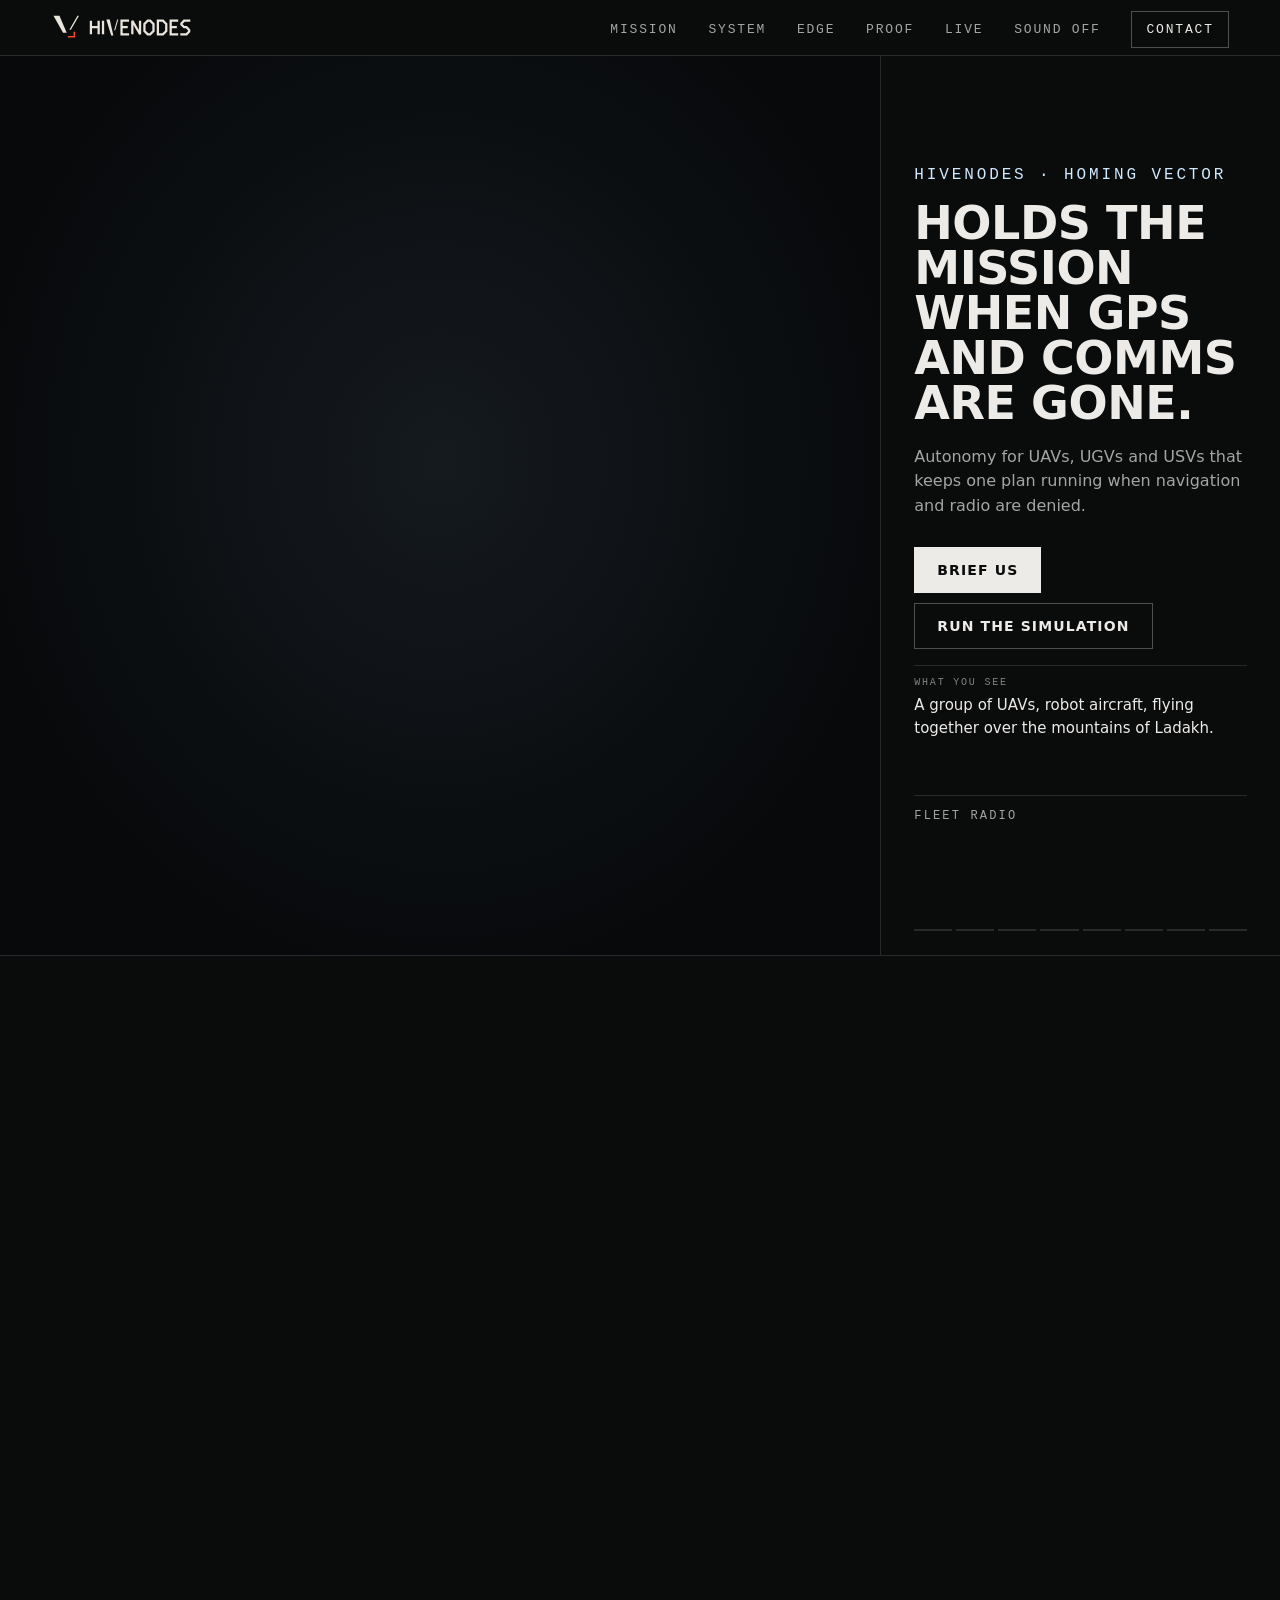
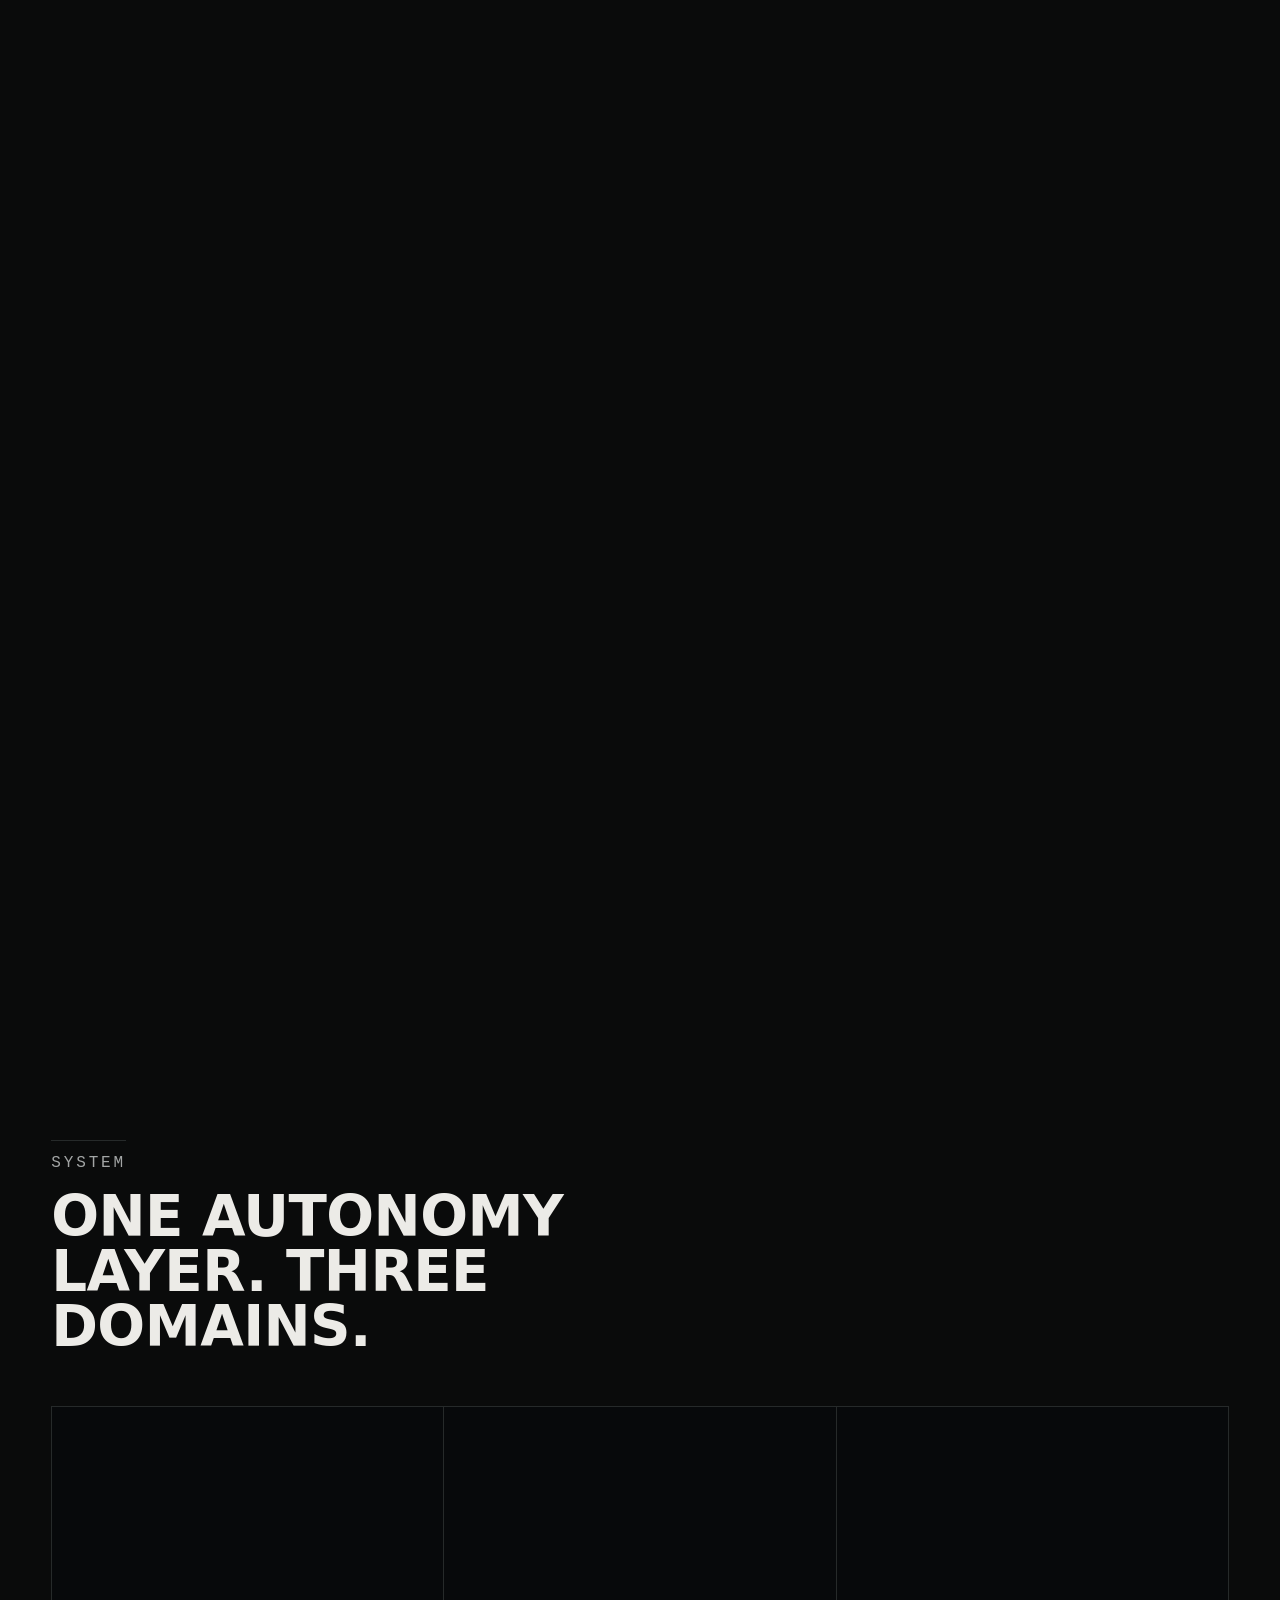
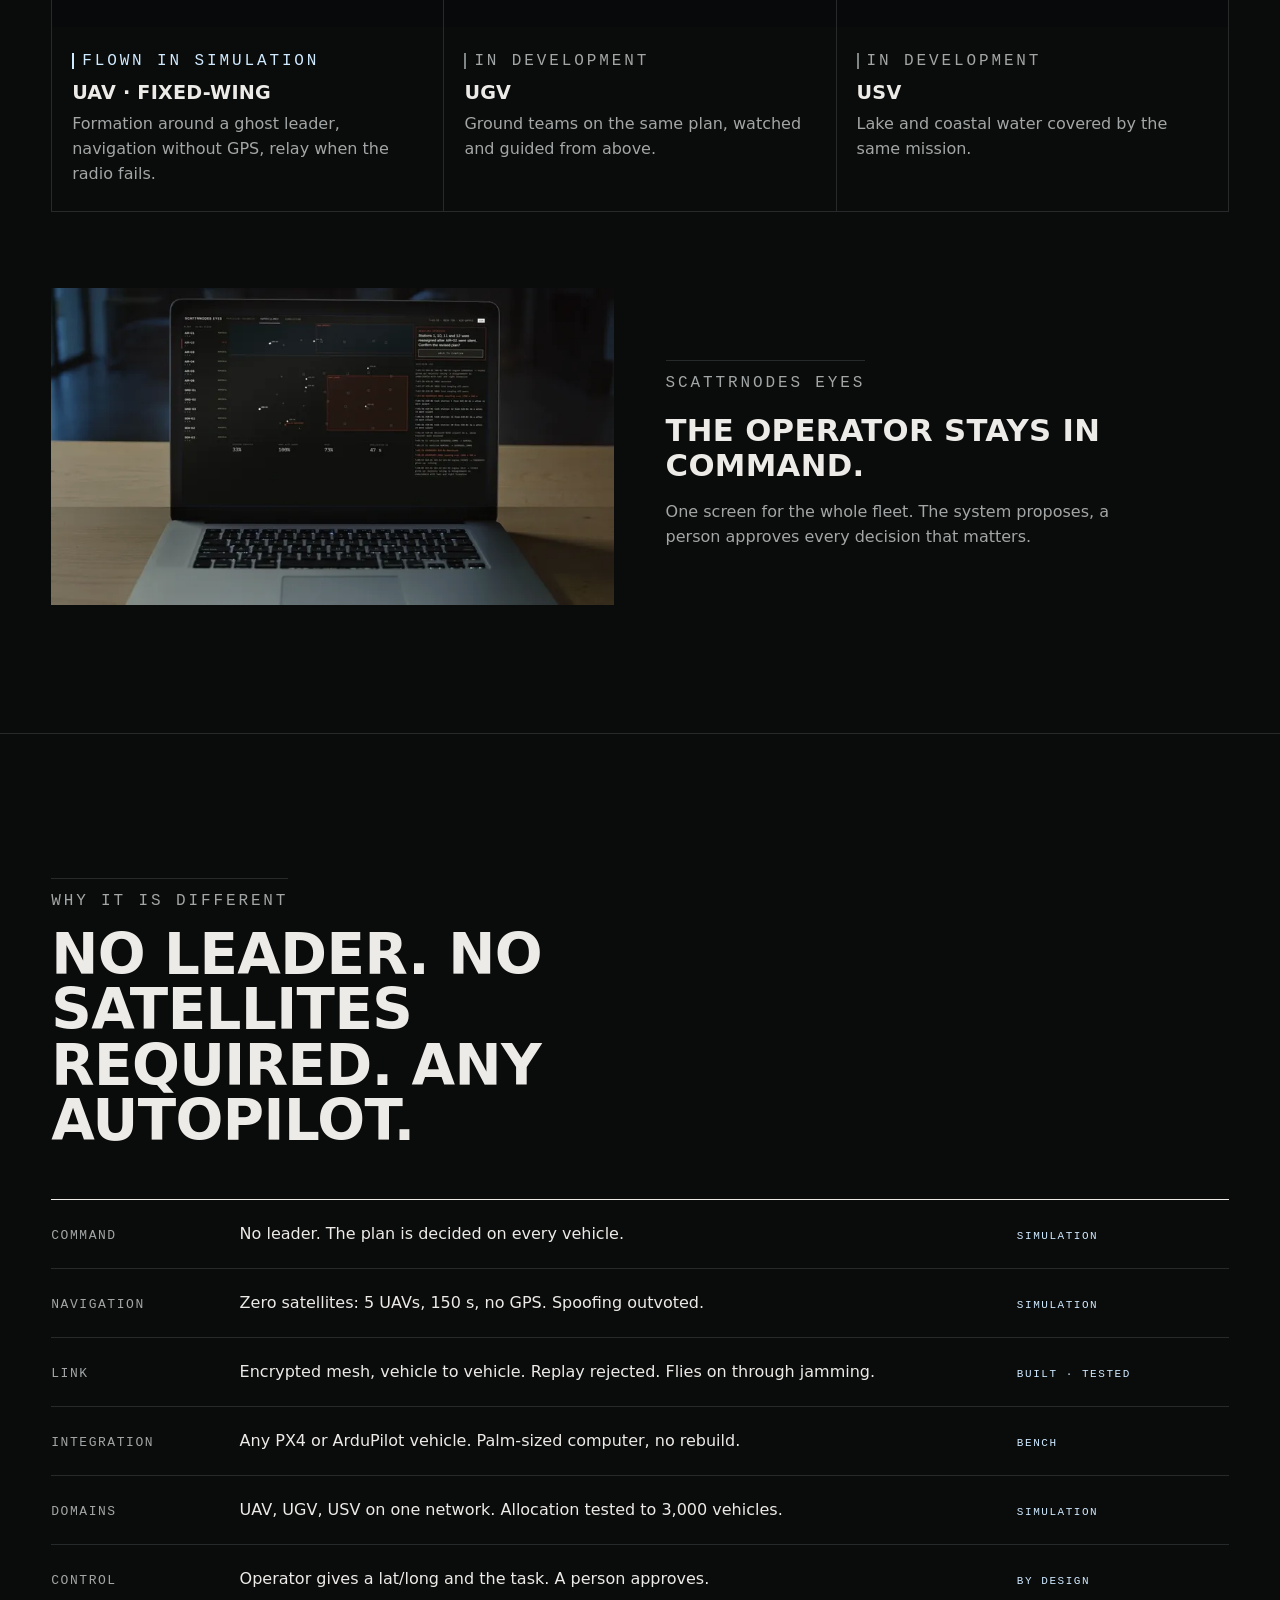
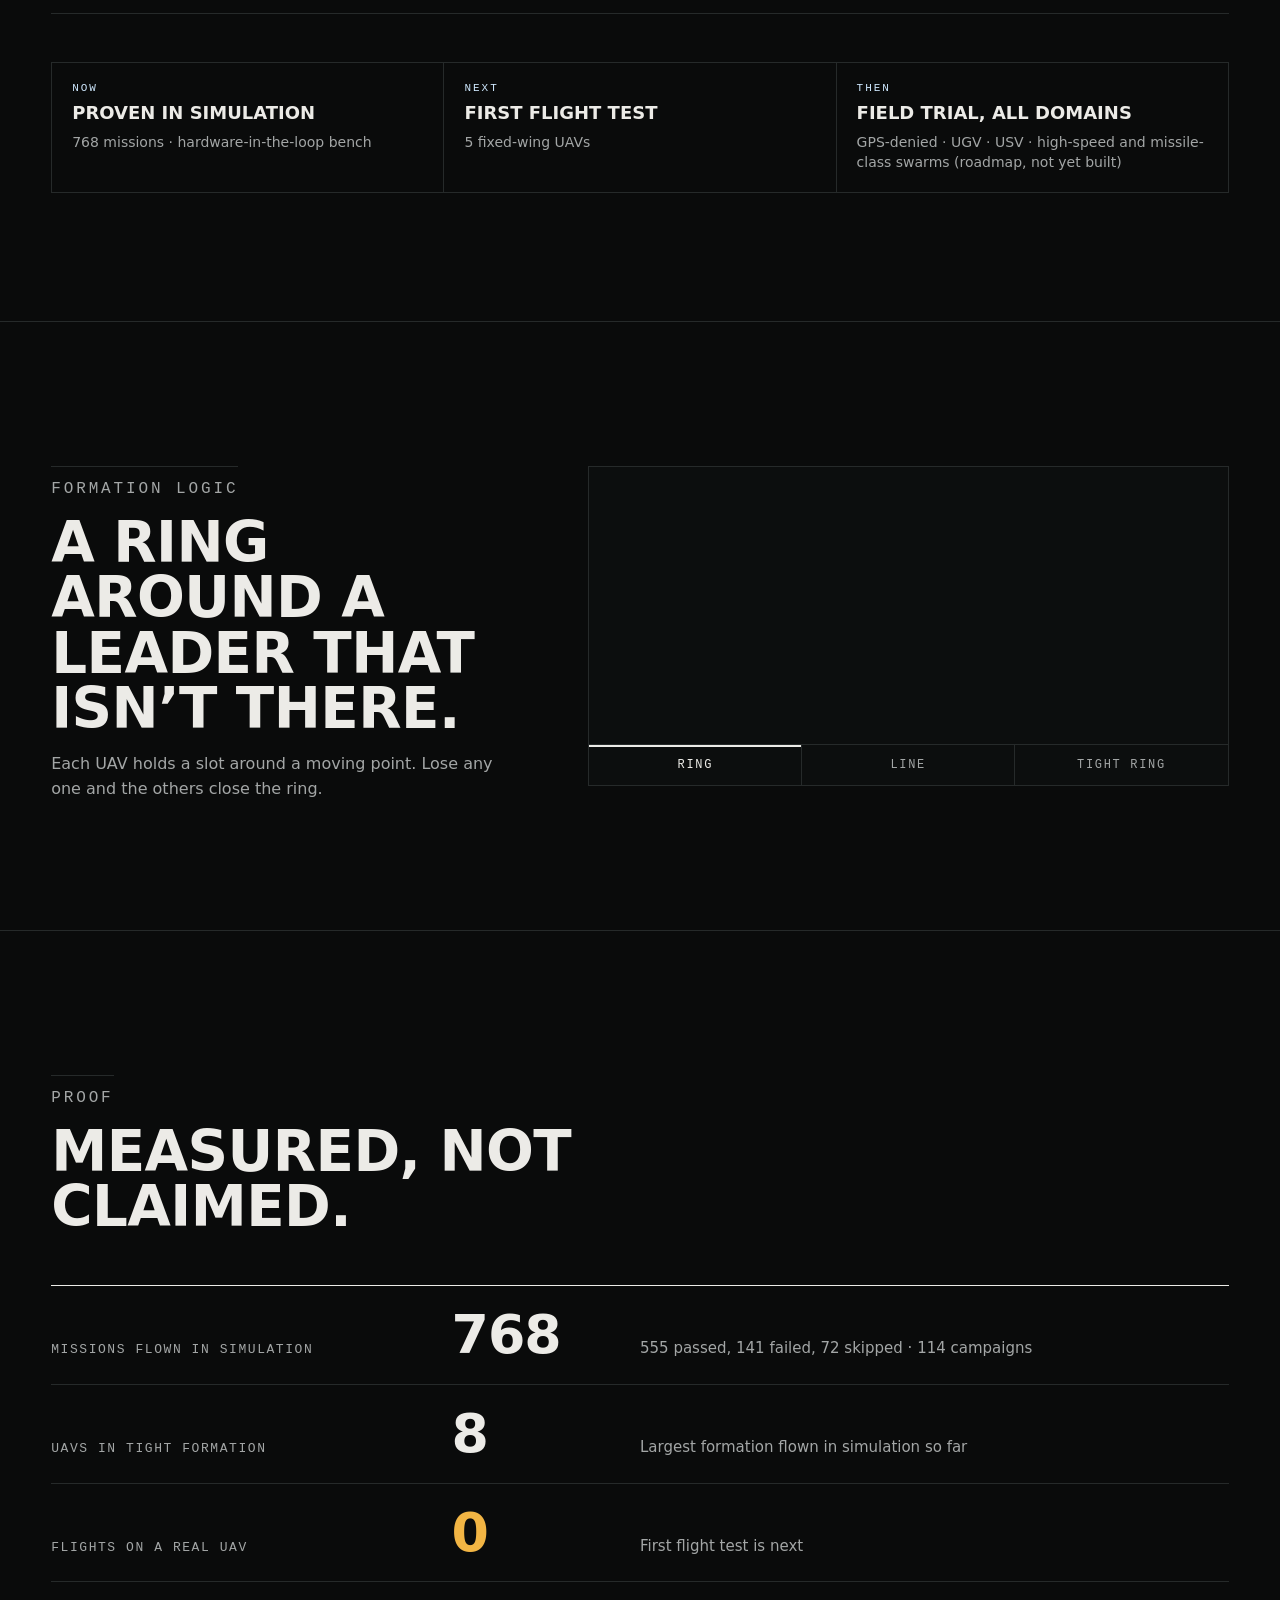
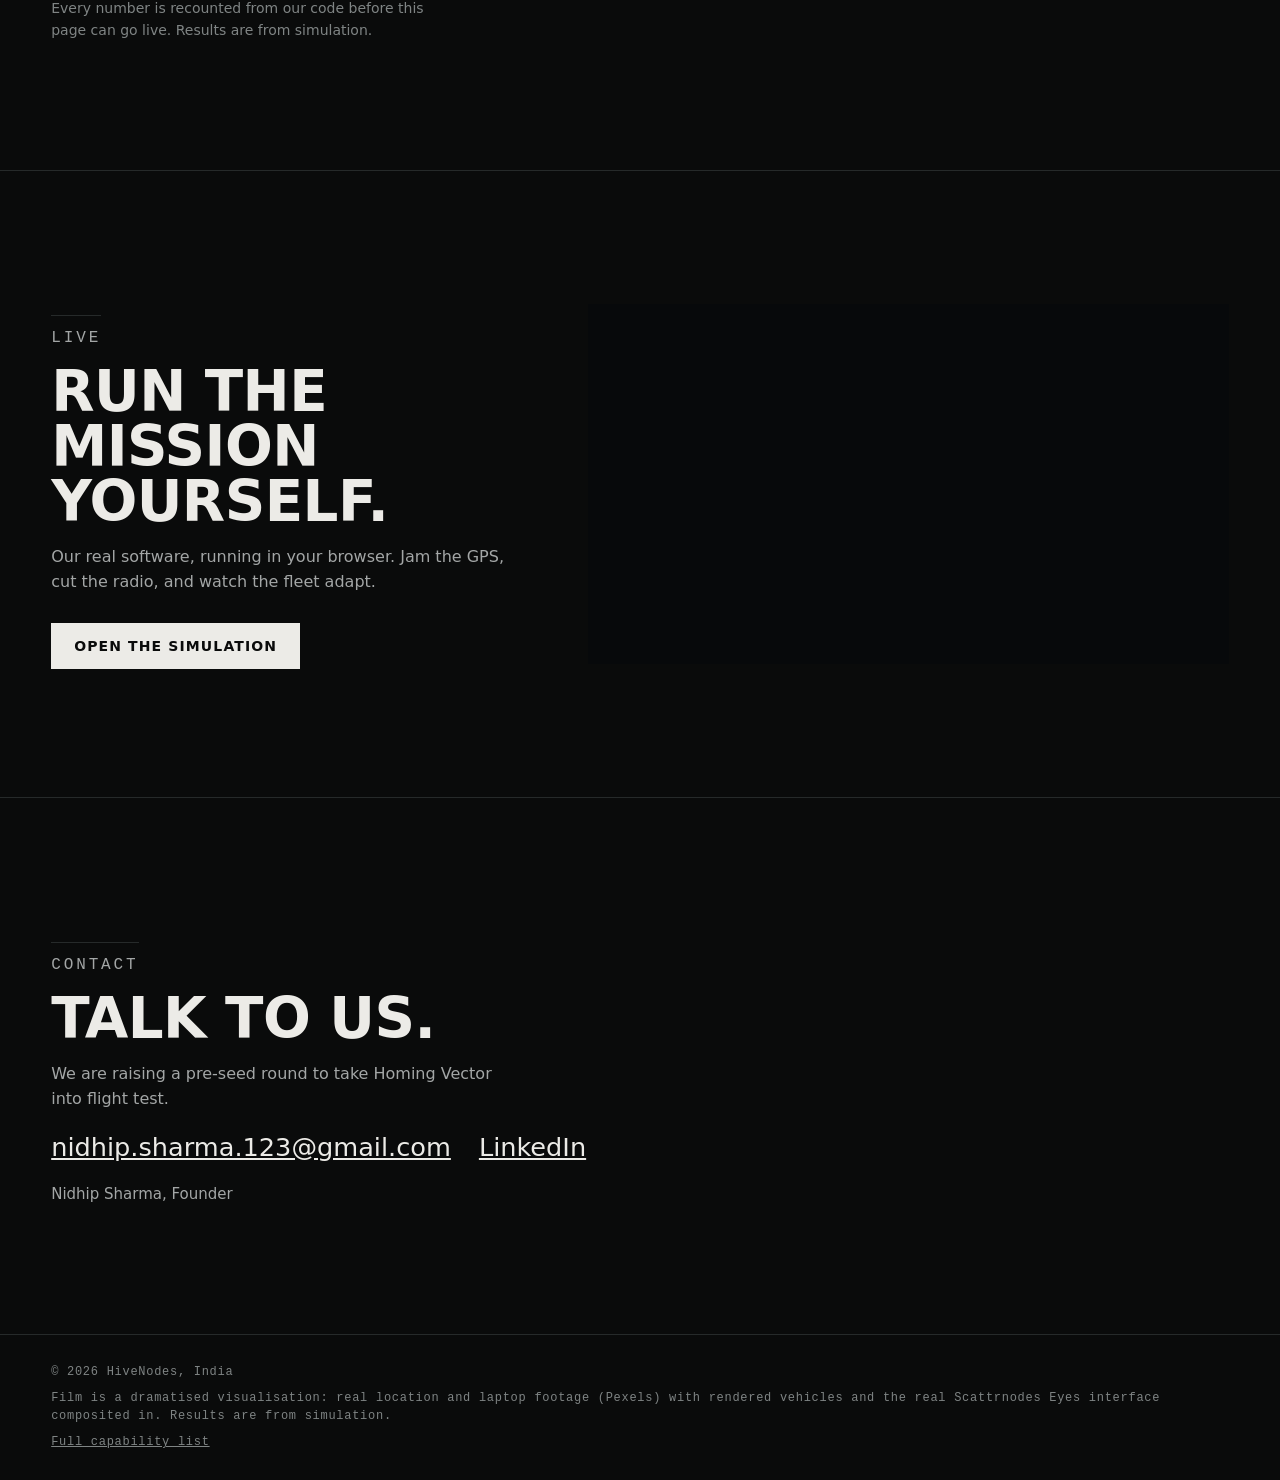
==== commit 6838953d: "Footer credit: real location/laptop footage (Pexels), rendered vehicles, real Eyes UI composited; re" ====
--- a/index.html
+++ b/index.html
@@ -184,7 +184,7 @@
 
 <footer class="foot">
   <span>&copy; 2026 HiveNodes, India</span>
-  <span>Film is a dramatised visualisation. Results are from simulation.</span>
+  <span>Film is a dramatised visualisation: real location and laptop footage (Pexels) with rendered vehicles and the real Scattrnodes Eyes interface composited in. Results are from simulation.</span>
   <a href="capabilities/">Full capability list</a>
 </footer>
 </body>
--- a/css/lean.css
+++ b/css/lean.css
@@ -167,3 +167,4 @@
 @media (max-width:700px){.top li:has(.snd){display:list-item}}
 .film .plainv{position:absolute;inset:0;width:100%;height:100%;object-fit:cover}
 .film.nogl{background:radial-gradient(ellipse at 50% 45%,#151a1f,#07090b 75%)}
+.ph.shot img{position:absolute;inset:0;width:100%;height:100%;object-fit:cover}
